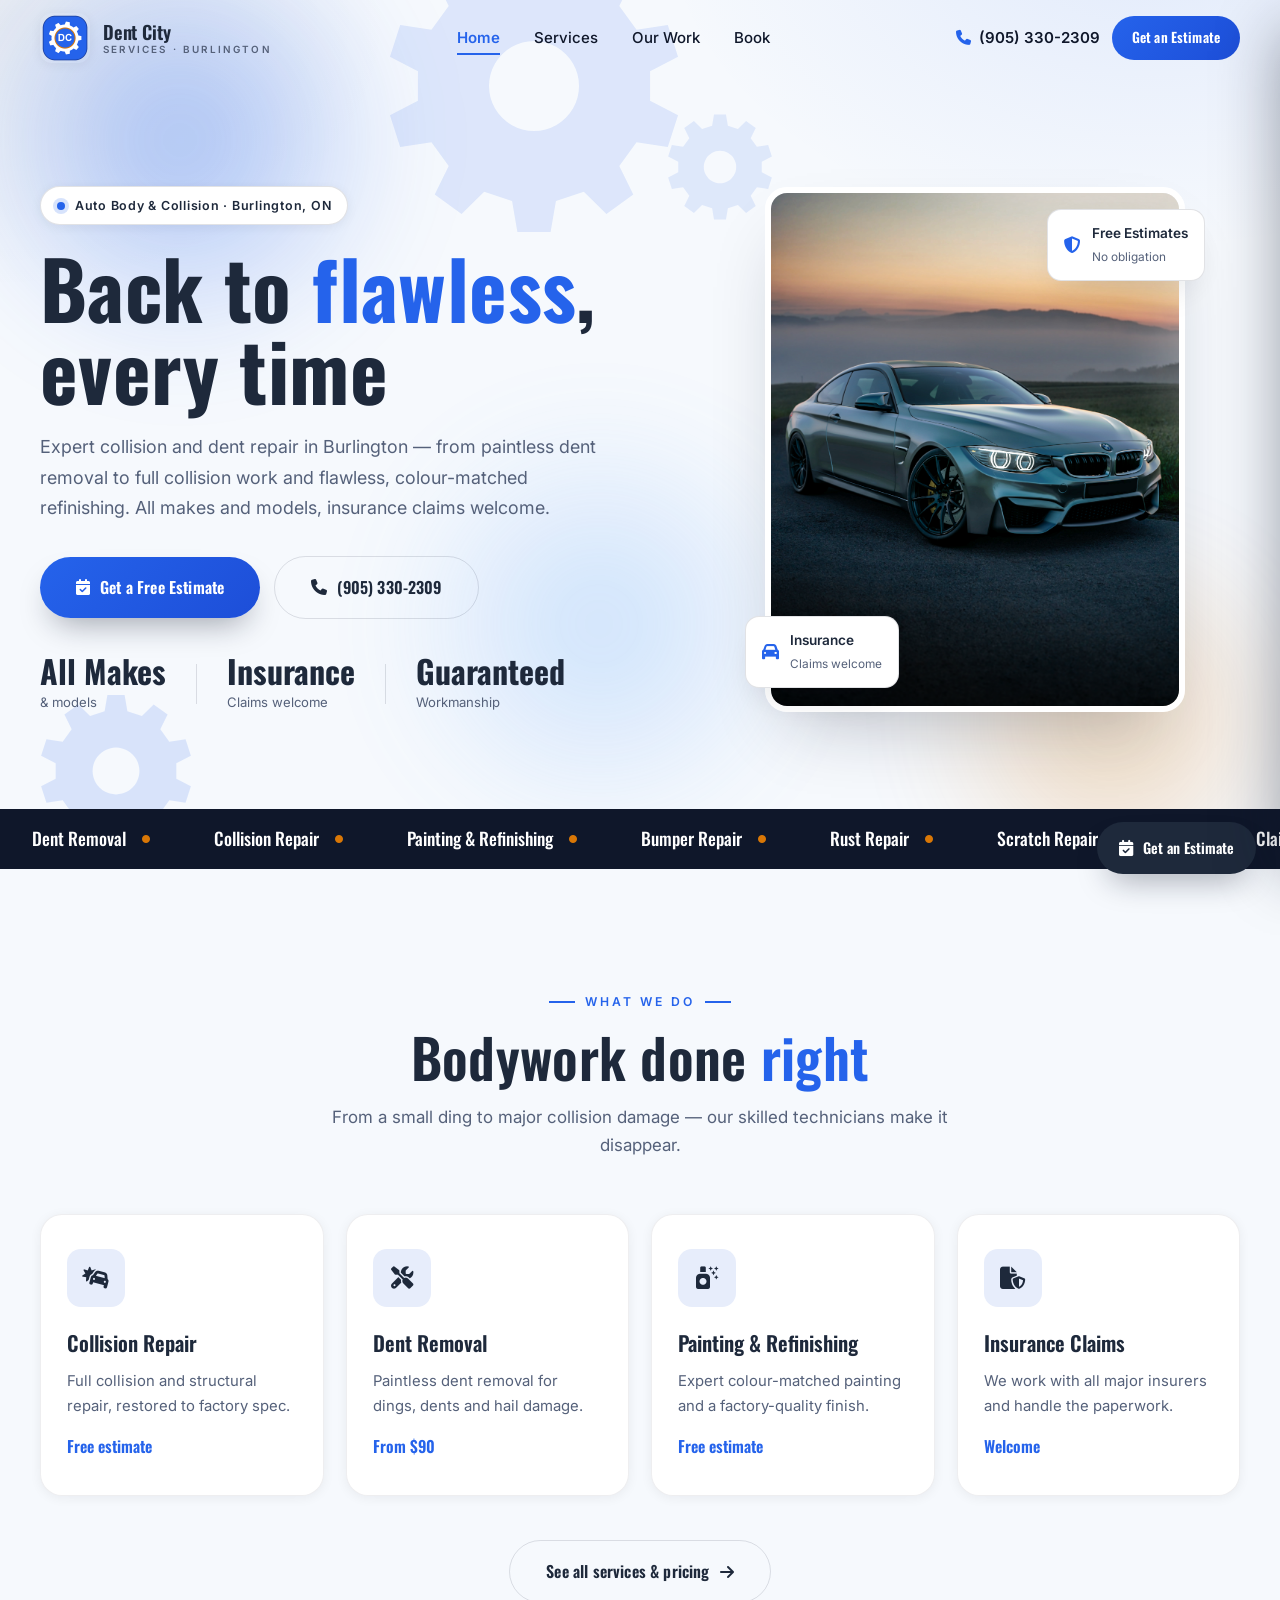
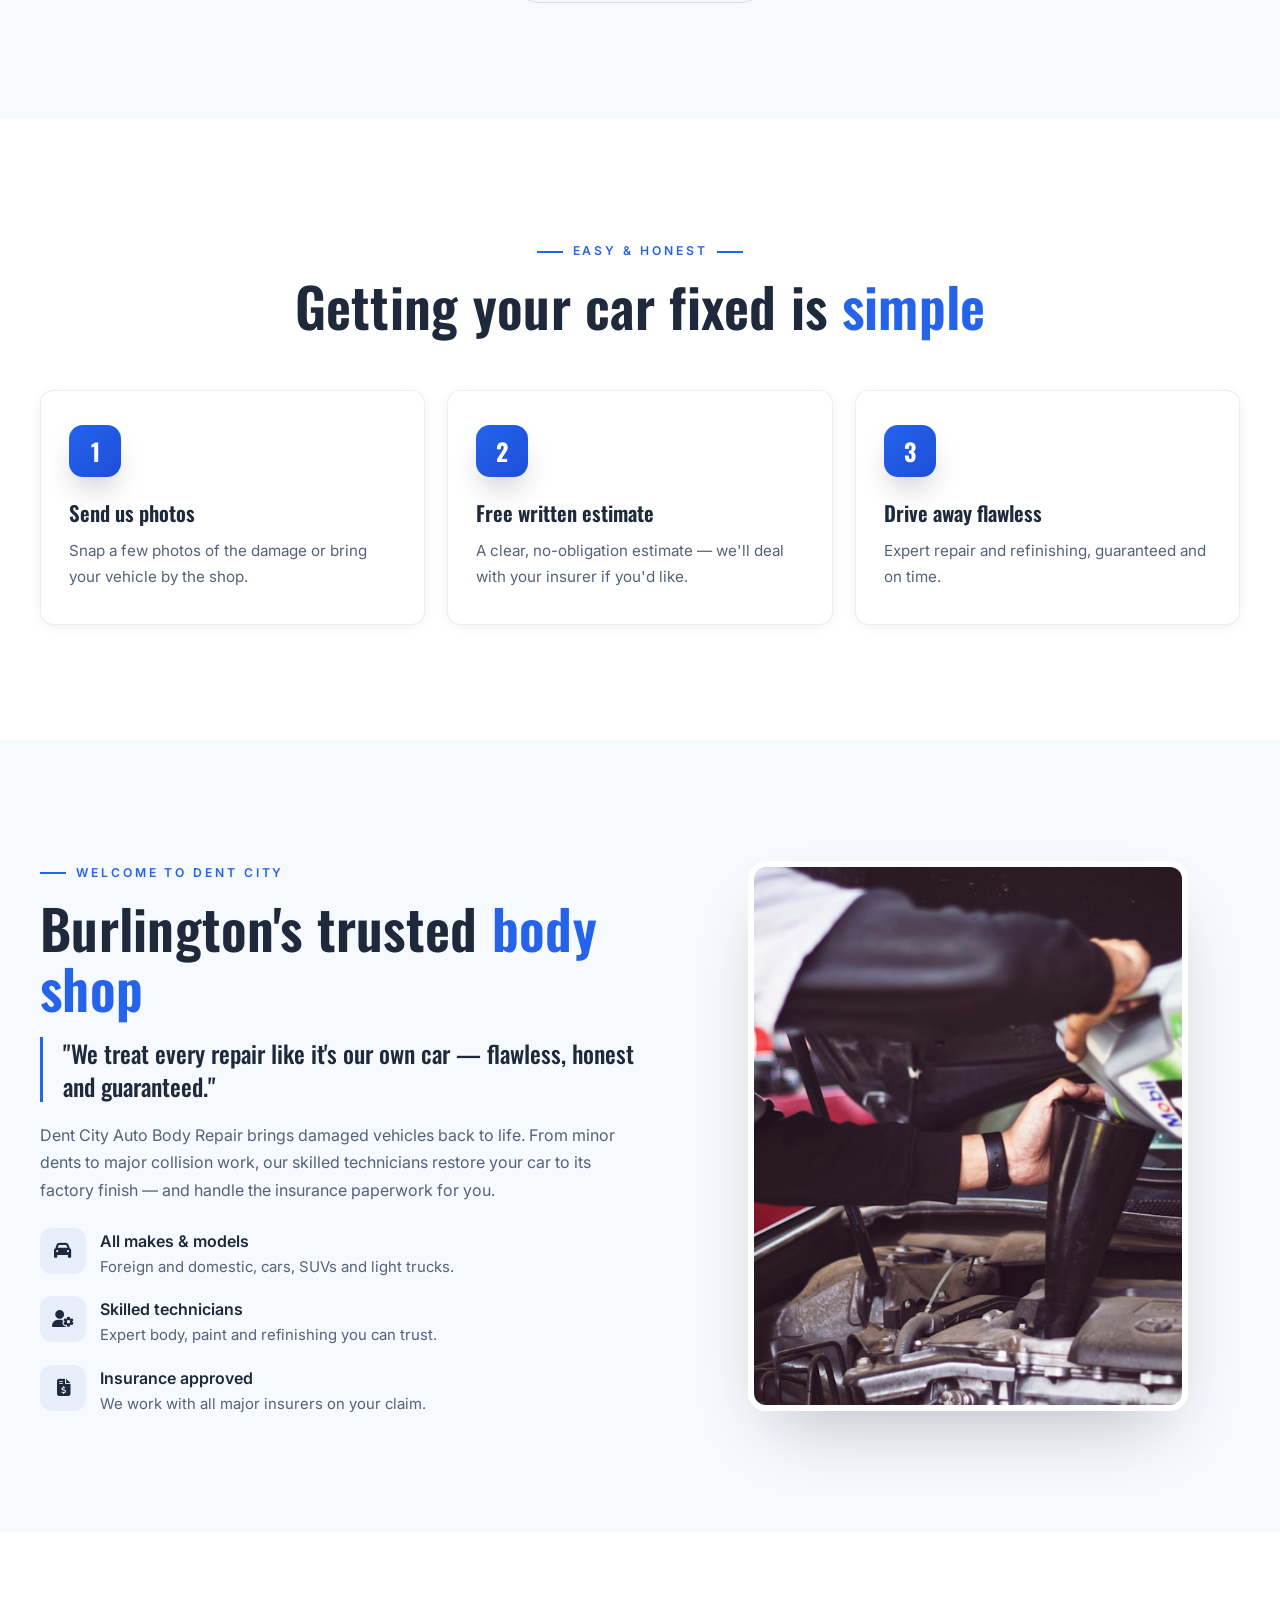
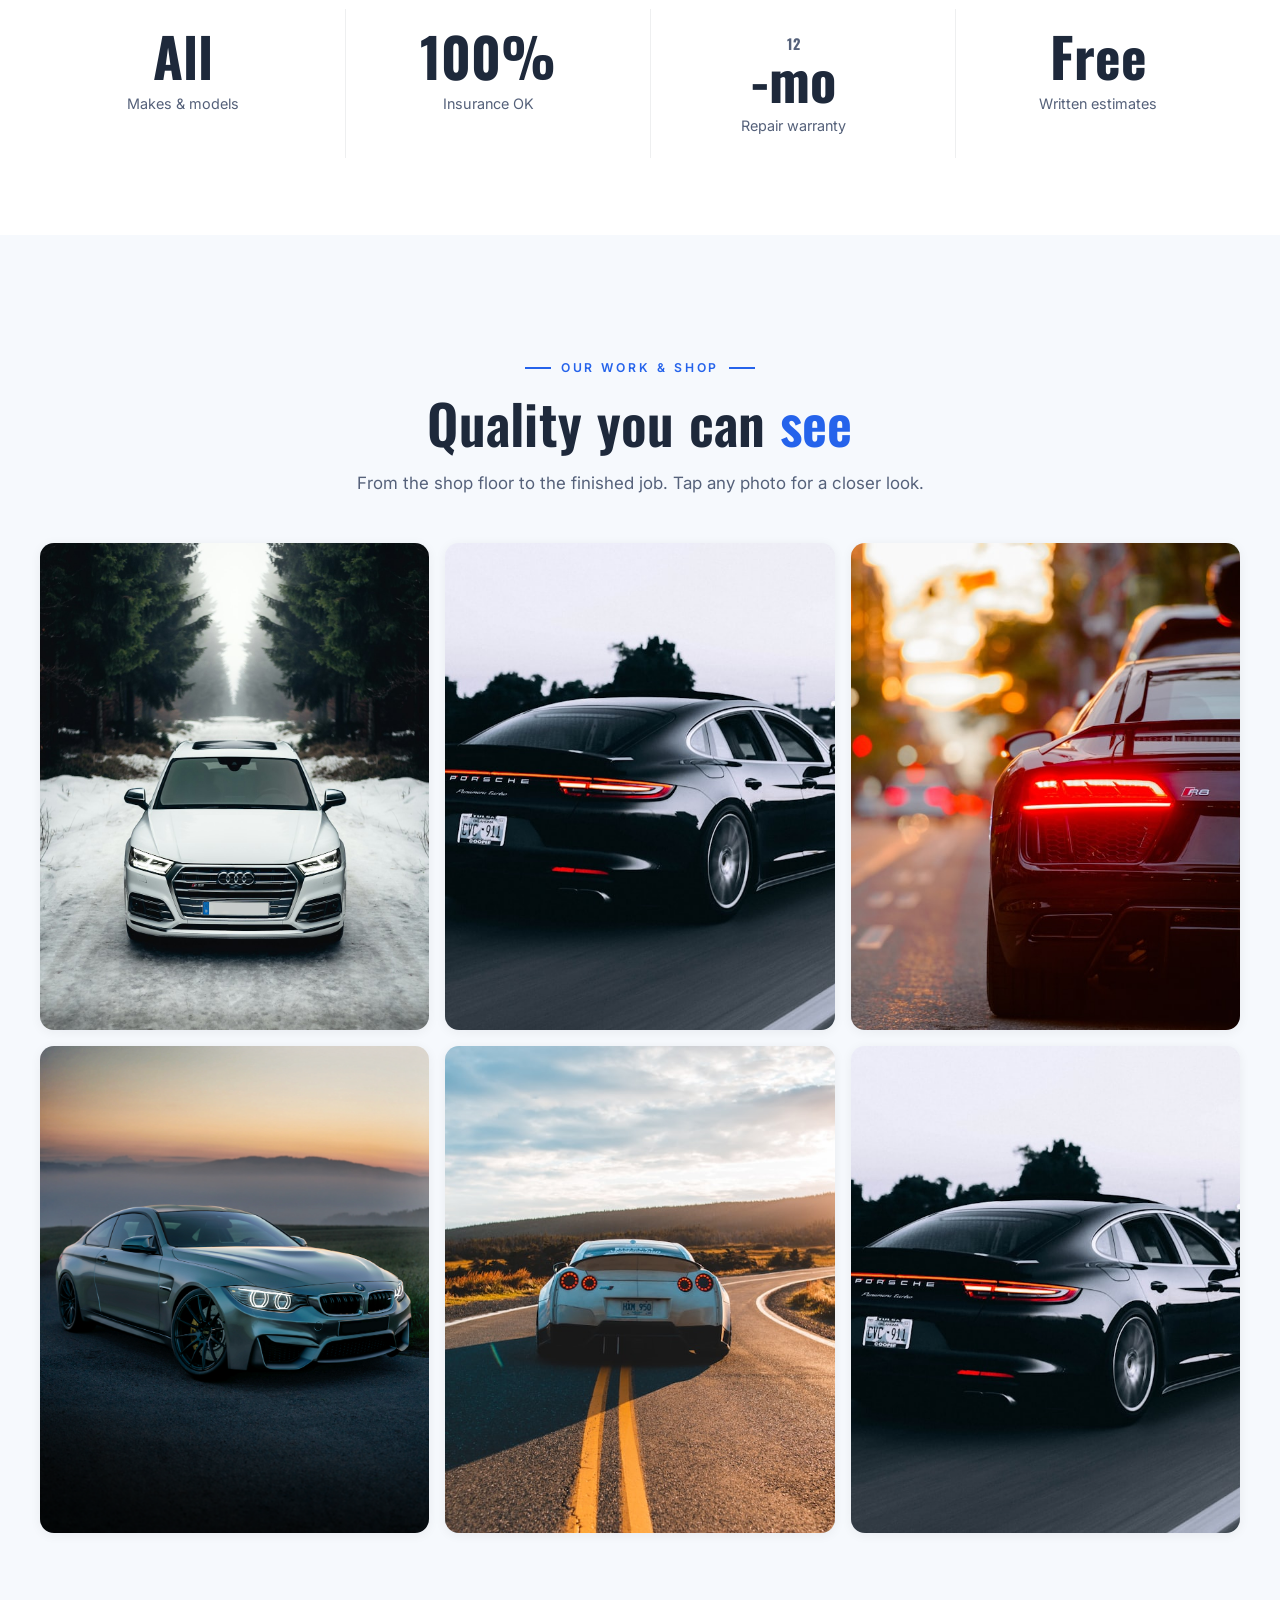
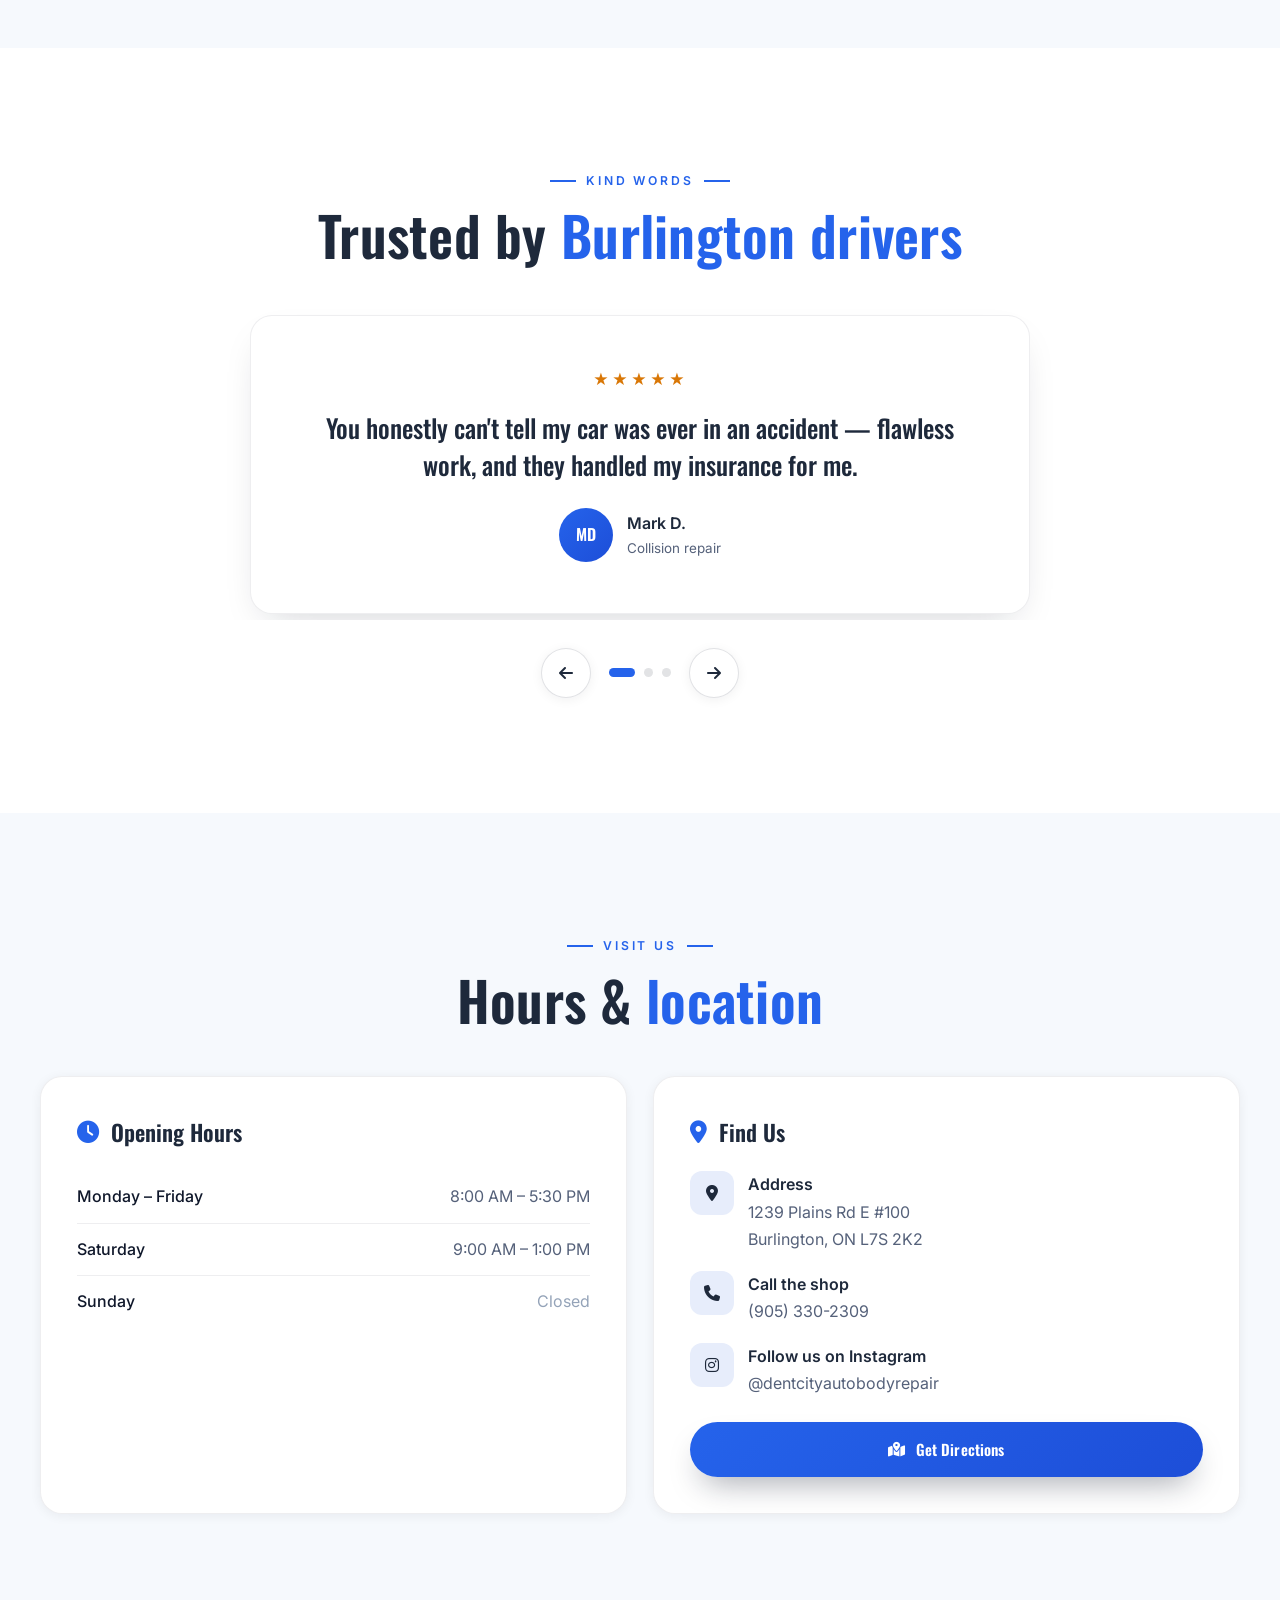
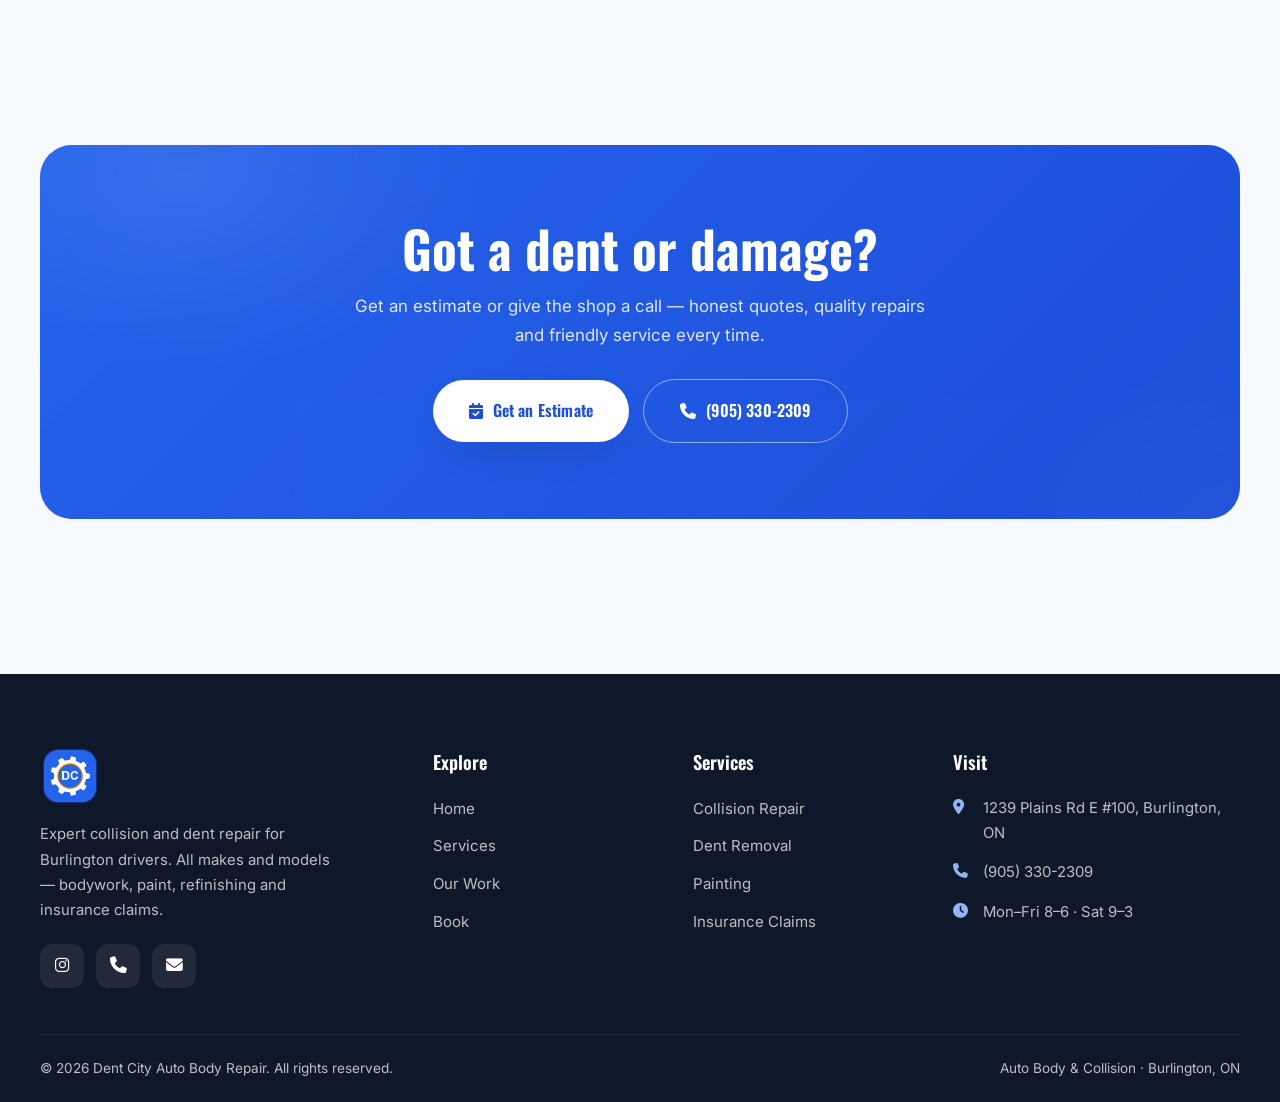
==== index.html @ 9b649811 "Dent City Auto Body Repair: website (body-shop content, CSS animation + ambient background)" ====
<!DOCTYPE html>
<html lang="en">
<head>
  <meta charset="UTF-8" />
  <meta name="viewport" content="width=device-width, initial-scale=1.0" />
  <title>Dent City Auto Body Repair | Auto Body &amp; Collision Repair in Burlington, ON</title>
  <meta name="description" content="Dent City Auto Body Repair — expert collision and dent repair in Burlington, ON. Paintless dent removal, collision repair, painting, refinishing and insurance claims. All makes & models. Call (905) 330-2309." />
  <meta name="theme-color" content="#2563EB" />
  <meta property="og:type" content="website" />
  <meta property="og:site_name" content="Dent City Auto Body Repair" />
  <meta property="og:title" content="Dent City Auto Body Repair | Auto Body &amp; Collision, Burlington" />
  <meta property="og:description" content="Expert collision & dent repair in Burlington — bodywork, paint, refinishing & insurance claims. All makes & models." />

  <link rel="icon" type="image/svg+xml" href="assets/favicon.svg" />
  <link rel="preconnect" href="https://fonts.googleapis.com" />
  <link rel="preconnect" href="https://fonts.gstatic.com" crossorigin />
  <link href="https://fonts.googleapis.com/css2?family=Oswald:wght@500;600;700&family=Inter:wght@400;500;600&display=swap" rel="stylesheet" />
  <link rel="stylesheet" href="https://cdnjs.cloudflare.com/ajax/libs/font-awesome/6.5.1/css/all.min.css" />
  <link rel="stylesheet" href="css/styles.css" />

  <script type="application/ld+json">
  {
    "@context": "https://schema.org",
    "@type": "AutoRepair",
    "name": "Dent City Auto Body Repair",
    "description": "Expert collision and dent repair in Burlington — bodywork, paintless dent removal, painting, refinishing and insurance claims. All makes & models.",
    "priceRange": "$$",
    "telephone": "+1-905-330-2309",
    "email": "info@dentcityautobody.ca",
    "address": { "@type": "PostalAddress", "streetAddress": "1239 Plains Rd E #100", "addressLocality": "Burlington", "addressRegion": "ON", "postalCode": "L7S 2K2", "addressCountry": "CA" },
    "areaServed": "Burlington",
    "sameAs": ["https://www.instagram.com/dentcityautobodyrepair/"]
  }
  </script>
</head>
<body>

  <!-- ============ HEADER ============ -->
  <header class="site-header" id="header">
    <div class="container nav">
      <a href="index.html" class="brand" aria-label="Dent City Auto Body Repair home">
        <img src="assets/logo-mark.png" alt="Dent City Auto Body Repair" class="brand-logo" />
        <span class="brand-name"><b>Dent City</b><small>Services · Burlington</small></span>
      </a>
      <nav class="nav-links" aria-label="Primary">
        <a href="index.html" class="active">Home</a>
        <a href="services.html">Services</a>
        <a href="index.html#gallery">Our Work</a>
        <a href="book.html">Book</a>
      </nav>
      <div class="nav-actions">
        <a href="tel:+19053302309" class="nav-phone"><i class="fa-solid fa-phone"></i> (905) 330-2309</a>
        <a href="book.html#quote" class="btn btn--sm">Get an Estimate</a>
        <button class="menu-toggle" id="menuToggle" aria-label="Open menu"><i class="fa-solid fa-bars"></i></button>
      </div>
    </div>
  </header>

  <!-- ============ MOBILE DRAWER ============ -->
  <div class="scrim" id="scrim"></div>
  <aside class="mobile-drawer" id="drawer" aria-label="Mobile menu">
    <div class="drawer-head">
      <img src="assets/logo-mark.png" alt="Dent City Auto Body Repair" style="height:44px;border-radius:10px" />
      <button class="drawer-close" id="drawerClose" aria-label="Close menu"><i class="fa-solid fa-xmark"></i></button>
    </div>
    <nav>
      <a href="index.html" class="active">Home <i class="fa-solid fa-chevron-right"></i></a>
      <a href="services.html">Services <i class="fa-solid fa-chevron-right"></i></a>
      <a href="index.html#gallery">Our Work <i class="fa-solid fa-chevron-right"></i></a>
      <a href="book.html">Book <i class="fa-solid fa-chevron-right"></i></a>
    </nav>
    <div class="drawer-cta">
      <a href="book.html#quote" class="btn btn--block">Get an Estimate</a>
      <a href="tel:+19053302309" class="btn btn--ghost btn--block"><i class="fa-solid fa-phone"></i> Call the Shop</a>
    </div>
    <div class="drawer-contact">
      <a href="tel:+19053302309"><i class="fa-solid fa-phone"></i> (905) 330-2309</a>
      <span><i class="fa-solid fa-location-dot"></i> 1239 Plains Rd E #100, Burlington</span>
    </div>
  </aside>

  <!-- ============ HERO ============ -->
  <section class="hero">
    <div class="hero-bg" aria-hidden="true">
      <span class="ambient-blob b1"></span>
      <span class="ambient-blob b2"></span>
      <span class="ambient-blob b3"></span>
      <img class="ambient-gear g1" data-spin="20" src="assets/gear.svg" alt="" />
      <img class="ambient-gear g2" data-spin="-14" src="assets/gear.svg" alt="" />
      <img class="ambient-gear g3" data-spin="11" src="assets/gear.svg" alt="" />
    </div>
    <div class="container hero-grid">
      <div class="hero-content">
        <span class="hero-badge reveal"><span class="dot"></span> Auto Body &amp; Collision · Burlington, ON</span>
        <h1 class="hero-title reveal d1">Back to <em>flawless</em>,<br/>every time</h1>
        <p class="hero-sub reveal d2">Expert collision and dent repair in Burlington — from paintless dent removal to full collision work and flawless, colour-matched refinishing. All makes and models, insurance claims welcome.</p>
        <div class="hero-ctas reveal d3">
          <a href="book.html#quote" class="btn btn--lg"><i class="fa-solid fa-calendar-check"></i> Get a Free Estimate</a>
          <a href="tel:+19053302309" class="btn btn--ghost btn--lg"><i class="fa-solid fa-phone"></i> (905) 330-2309</a>
        </div>
        <div class="hero-meta reveal d4">
          <div class="m"><b>All Makes</b><span>&amp; models</span></div>
          <div class="divider"></div>
          <div class="m"><b>Insurance</b><span>Claims welcome</span></div>
          <div class="divider"></div>
          <div class="m"><b>Guaranteed</b><span>Workmanship</span></div>
        </div>
      </div>
      <div class="hero-visual" id="heroVisual">
        <div class="hero-photo-wrap">
          <div class="hero-photo"><img src="assets/photos/hero.jpg" alt="A flawless finish at Dent City Auto Body Repair" /></div>
          <div class="hero-tag t1"><i class="fa-solid fa-shield-halved"></i><div><b>Free Estimates</b><small>No obligation</small></div></div>
          <div class="hero-tag t2"><i class="fa-solid fa-car"></i><div><b>Insurance</b><small>Claims welcome</small></div></div>
        </div>
      </div>
    </div>
  </section>

  <!-- ============ MARQUEE ============ -->
  <div class="marquee" aria-hidden="true">
    <div class="marquee-track">
      <span class="marquee-item">Dent Removal <i class="fa-solid fa-circle"></i></span>
      <span class="marquee-item">Collision Repair <i class="fa-solid fa-circle"></i></span>
      <span class="marquee-item">Painting &amp; Refinishing <i class="fa-solid fa-circle"></i></span>
      <span class="marquee-item">Bumper Repair <i class="fa-solid fa-circle"></i></span>
      <span class="marquee-item">Rust Repair <i class="fa-solid fa-circle"></i></span>
      <span class="marquee-item">Scratch Repair <i class="fa-solid fa-circle"></i></span>
      <span class="marquee-item">Insurance Claims <i class="fa-solid fa-circle"></i></span>
      <span class="marquee-item">Dent Removal <i class="fa-solid fa-circle"></i></span>
      <span class="marquee-item">Collision Repair <i class="fa-solid fa-circle"></i></span>
      <span class="marquee-item">Painting &amp; Refinishing <i class="fa-solid fa-circle"></i></span>
      <span class="marquee-item">Bumper Repair <i class="fa-solid fa-circle"></i></span>
      <span class="marquee-item">Rust Repair <i class="fa-solid fa-circle"></i></span>
      <span class="marquee-item">Scratch Repair <i class="fa-solid fa-circle"></i></span>
      <span class="marquee-item">Insurance Claims <i class="fa-solid fa-circle"></i></span>
    </div>
  </div>

  <!-- ============ SERVICES TEASER ============ -->
  <section class="section" id="services">
    <div class="container center">
      <span class="eyebrow eyebrow--center reveal">What We Do</span>
      <h2 class="section-title reveal d1">Bodywork done <em>right</em></h2>
      <p class="section-lead reveal d2">From a small ding to major collision damage — our skilled technicians make it disappear.</p>
    </div>
    <div class="container">
      <div class="feat-grid">
        <div class="feat-card reveal d1"><div class="ic"><i class="fa-solid fa-car-burst"></i></div><h3>Collision Repair</h3><p>Full collision and structural repair, restored to factory spec.</p><span class="from">Free estimate</span></div>
        <div class="feat-card reveal d2"><div class="ic"><i class="fa-solid fa-screwdriver-wrench"></i></div><h3>Dent Removal</h3><p>Paintless dent removal for dings, dents and hail damage.</p><span class="from">From $90</span></div>
        <div class="feat-card reveal d3"><div class="ic"><i class="fa-solid fa-spray-can-sparkles"></i></div><h3>Painting &amp; Refinishing</h3><p>Expert colour-matched painting and a factory-quality finish.</p><span class="from">Free estimate</span></div>
        <div class="feat-card reveal d4"><div class="ic"><i class="fa-solid fa-file-shield"></i></div><h3>Insurance Claims</h3><p>We work with all major insurers and handle the paperwork.</p><span class="from">Welcome</span></div>
      </div>
      <div class="center" style="margin-top:44px"><a href="services.html" class="btn btn--ghost btn--lg reveal">See all services &amp; pricing <i class="fa-solid fa-arrow-right"></i></a></div>
    </div>
  </section>

  <!-- ============ HOW IT WORKS ============ -->
  <section class="section section--alt" id="how">
    <div class="container center">
      <span class="eyebrow eyebrow--center reveal">Easy &amp; Honest</span>
      <h2 class="section-title reveal d1">Getting your car fixed is <em>simple</em></h2>
    </div>
    <div class="container">
      <div class="steps">
        <div class="step reveal d1"><div class="step-num">1</div><h3>Send us photos</h3><p>Snap a few photos of the damage or bring your vehicle by the shop.</p></div>
        <div class="step reveal d2"><div class="step-num">2</div><h3>Free written estimate</h3><p>A clear, no-obligation estimate — we'll deal with your insurer if you'd like.</p></div>
        <div class="step reveal d3"><div class="step-num">3</div><h3>Drive away flawless</h3><p>Expert repair and refinishing, guaranteed and on time.</p></div>
      </div>
    </div>
  </section>

  <!-- ============ ABOUT ============ -->
  <section class="section" id="about">
    <div class="container story-grid">
      <div class="story-text">
        <span class="eyebrow reveal">Welcome To Dent City</span>
        <h2 class="section-title reveal d1">Burlington's trusted <em>body shop</em></h2>
        <p class="story-quote reveal d2">"We treat every repair like it's our own car — flawless, honest and guaranteed."</p>
        <p class="reveal d2" style="color:var(--ink-soft)">Dent City Auto Body Repair brings damaged vehicles back to life. From minor dents to major collision work, our skilled technicians restore your car to its factory finish — and handle the insurance paperwork for you.</p>
        <div class="story-features">
          <div class="story-feature reveal d1"><span class="ic"><i class="fa-solid fa-car"></i></span><div><b>All makes &amp; models</b><p>Foreign and domestic, cars, SUVs and light trucks.</p></div></div>
          <div class="story-feature reveal d2"><span class="ic"><i class="fa-solid fa-user-gear"></i></span><div><b>Skilled technicians</b><p>Expert body, paint and refinishing you can trust.</p></div></div>
          <div class="story-feature reveal d3"><span class="ic"><i class="fa-solid fa-file-invoice-dollar"></i></span><div><b>Insurance approved</b><p>We work with all major insurers on your claim.</p></div></div>
        </div>
      </div>
      <div class="story-collage reveal-scale">
        <div class="story-media"><img src="assets/photos/about.jpg" alt="Oil and fluid service at Dent City" data-parallax="22" /></div>
      </div>
    </div>
  </section>

  <!-- ============ TRUST STATS ============ -->
  <section class="section--tight section--alt">
    <div class="container">
      <div class="stats">
        <div class="stat reveal d1"><b>All</b><span>Makes &amp; models</span></div>
        <div class="stat reveal d2"><b>100%</b><span>Insurance OK</span></div>
        <div class="stat reveal d3"><b><span data-count="12">0</span>-mo</b><span>Repair warranty</span></div>
        <div class="stat reveal d4"><b>Free</b><span>Written estimates</span></div>
      </div>
    </div>
  </section>

  <!-- ============ GALLERY ============ -->
  <section class="section" id="gallery">
    <div class="container center">
      <span class="eyebrow eyebrow--center reveal">Our Work &amp; Shop</span>
      <h2 class="section-title reveal d1">Quality you can <em>see</em></h2>
      <p class="section-lead reveal d2">From the shop floor to the finished job. Tap any photo for a closer look.</p>
    </div>
    <div class="container">
      <div class="gallery reveal">
        <div class="gal-item" data-cap="Flawless finish, every panel"><img src="assets/photos/g1.jpg" alt="Panel repair and bodywork" /><span class="gal-cap">Flawless Finish</span></div>
        <div class="gal-item" data-cap="Colour-matched paint"><img src="assets/photos/g2.jpg" alt="Colour-matched paint finish" /><span class="gal-cap">Colour Match</span></div>
        <div class="gal-item" data-cap="Restored to like-new"><img src="assets/photos/g3.jpg" alt="Restored to like-new" /><span class="gal-cap">Like New</span></div>
        <div class="gal-item" data-cap="Ready for pickup"><img src="assets/photos/g4.jpg" alt="Car ready for pickup" /><span class="gal-cap">Ready for Pickup</span></div>
        <div class="gal-item" data-cap="Drive away flawless, safely"><img src="assets/photos/g5.jpg" alt="Back on the road" /><span class="gal-cap">Back on the Road</span></div>
        <div class="gal-item" data-cap="All makes &amp; models welcome"><img src="assets/photos/g6.jpg" alt="All makes and models" /><span class="gal-cap">All Makes &amp; Models</span></div>
      </div>
    </div>
  </section>

  <!-- ============ TESTIMONIALS ============ -->
  <section class="section section--alt testimonials" id="reviews">
    <div class="container center">
      <span class="eyebrow eyebrow--center reveal">Kind Words</span>
      <h2 class="section-title reveal d1">Trusted by <em>Burlington drivers</em></h2>
    </div>
    <div class="container">
      <div class="tst-viewport">
        <div class="tst-track" id="tstTrack">
          <div class="tst-slide"><div class="tst-card">
            <div class="tst-stars">★★★★★</div>
            <p class="tst-text">You honestly can't tell my car was ever in an accident — flawless work, and they handled my insurance for me.</p>
            <div class="tst-author"><div class="tst-avatar">MD</div><div class="who"><b>Mark D.</b><span>Collision repair</span></div></div>
          </div></div>
          <div class="tst-slide"><div class="tst-card">
            <div class="tst-stars">★★★★★</div>
            <p class="tst-text">Got a nasty dent in a parking lot — they made it vanish and matched the paint perfectly. Fast and fair.</p>
            <div class="tst-author"><div class="tst-avatar">PS</div><div class="who"><b>Priya S.</b><span>Dent &amp; paint</span></div></div>
          </div></div>
          <div class="tst-slide"><div class="tst-card">
            <div class="tst-stars">★★★★★</div>
            <p class="tst-text">Clear estimate, quality work and no surprises. They dealt with the insurance company for me — won't go anywhere else.</p>
            <div class="tst-author"><div class="tst-avatar">TR</div><div class="who"><b>Tom R.</b><span>Insurance claim</span></div></div>
          </div></div>
        </div>
      </div>
      <div class="tst-controls">
        <button class="tst-arrow" id="tstPrev" aria-label="Previous review"><i class="fa-solid fa-arrow-left"></i></button>
        <div class="tst-dots" id="tstDots"></div>
        <button class="tst-arrow" id="tstNext" aria-label="Next review"><i class="fa-solid fa-arrow-right"></i></button>
      </div>
    </div>
  </section>

  <!-- ============ HOURS & LOCATION ============ -->
  <section class="section" id="visit">
    <div class="container center">
      <span class="eyebrow eyebrow--center reveal">Visit Us</span>
      <h2 class="section-title reveal d1">Hours &amp; <em>location</em></h2>
    </div>
    <div class="container">
      <div class="hours-grid">
        <div class="hours-card reveal">
          <h3><i class="fa-solid fa-clock"></i> Opening Hours</h3>
          <div class="hours-row"><span class="d">Monday – Friday</span><span class="h">8:00 AM – 5:30 PM</span></div>
          <div class="hours-row"><span class="d">Saturday</span><span class="h">9:00 AM – 1:00 PM</span></div>
          <div class="hours-row"><span class="d">Sunday</span><span class="h closed">Closed</span></div>
        </div>
        <div class="hours-card reveal d1">
          <h3><i class="fa-solid fa-location-dot"></i> Find Us</h3>
          <div class="info-list">
            <div class="info-row"><span class="ic"><i class="fa-solid fa-location-dot"></i></span><div><b>Address</b><span>1239 Plains Rd E #100<br/>Burlington, ON L7S 2K2</span></div></div>
            <div class="info-row"><span class="ic"><i class="fa-solid fa-phone"></i></span><div><b>Call the shop</b><a href="tel:+19053302309">(905) 330-2309</a></div></div>
            <div class="info-row"><span class="ic"><i class="fa-brands fa-instagram"></i></span><div><b>Follow us on Instagram</b><a href="https://www.instagram.com/dentcityautobodyrepair/" target="_blank" rel="noopener">@dentcityautobodyrepair</a></div></div>
          </div>
          <a href="https://www.google.com/maps/search/?api=1&query=1239+Plains+Rd+E+Burlington+ON" target="_blank" rel="noopener" class="btn btn--block" style="margin-top:24px"><i class="fa-solid fa-map-location-dot"></i> Get Directions</a>
        </div>
      </div>
    </div>
  </section>

  <!-- ============ CTA ============ -->
  <section class="section">
    <div class="container">
      <div class="cta-band reveal-scale">
        <h2>Got a dent or damage?</h2>
        <p>Get an estimate or give the shop a call — honest quotes, quality repairs and friendly service every time.</p>
        <div class="hero-ctas">
          <a href="book.html#quote" class="btn btn--white btn--lg"><i class="fa-solid fa-calendar-check"></i> Get an Estimate</a>
          <a href="tel:+19053302309" class="btn btn--ghost btn--lg" style="border-color:rgba(255,255,255,0.5);color:#fff"><i class="fa-solid fa-phone"></i> (905) 330-2309</a>
        </div>
      </div>
    </div>
  </section>

  <!-- ============ FOOTER ============ -->
  <footer class="footer">
    <div class="container">
      <div class="footer-top">
        <div class="footer-brand">
          <img src="assets/logo-mark.png" alt="Dent City Auto Body Repair" class="brand-logo-f" />
          <p>Expert collision and dent repair for Burlington drivers. All makes and models — bodywork, paint, refinishing and insurance claims.</p>
          <div class="footer-social">
            <a href="https://www.instagram.com/dentcityautobodyrepair/" target="_blank" rel="noopener" aria-label="Instagram"><i class="fa-brands fa-instagram"></i></a>
            <a href="tel:+19053302309" aria-label="Phone"><i class="fa-solid fa-phone"></i></a>
            <a href="mailto:info@dentcityautobody.ca" aria-label="Email"><i class="fa-solid fa-envelope"></i></a>
          </div>
        </div>
        <div>
          <h4>Explore</h4>
          <div class="footer-links"><a href="index.html">Home</a><a href="services.html">Services</a><a href="index.html#gallery">Our Work</a><a href="book.html">Book</a></div>
        </div>
        <div>
          <h4>Services</h4>
          <div class="footer-links"><a href="services.html">Collision Repair</a><a href="services.html">Dent Removal</a><a href="services.html">Painting</a><a href="services.html">Insurance Claims</a></div>
        </div>
        <div>
          <h4>Visit</h4>
          <div class="footer-contact">
            <span><i class="fa-solid fa-location-dot"></i> 1239 Plains Rd E #100, Burlington, ON</span>
            <a href="tel:+19053302309"><i class="fa-solid fa-phone"></i> (905) 330-2309</a>
            <span><i class="fa-solid fa-clock"></i> Mon–Fri 8–6 · Sat 9–3</span>
          </div>
        </div>
      </div>
      <div class="footer-bottom">
        <span>© <span data-year>2026</span> Dent City Auto Body Repair. All rights reserved.</span>
        <span>Auto Body &amp; Collision · Burlington, ON</span>
      </div>
    </div>
  </footer>

  <!-- ============ LIGHTBOX ============ -->
  <div class="lightbox" id="lightbox" aria-hidden="true">
    <button class="lightbox-close" id="lbClose" aria-label="Close"><i class="fa-solid fa-xmark"></i></button>
    <button class="lightbox-nav prev" id="lbPrev" aria-label="Previous"><i class="fa-solid fa-chevron-left"></i></button>
    <button class="lightbox-nav next" id="lbNext" aria-label="Next"><i class="fa-solid fa-chevron-right"></i></button>
    <div><img id="lbImg" src="assets/photos/g1.jpg" alt="" /><div class="lightbox-cap" id="lbCap"></div></div>
  </div>

  <a href="book.html#quote" class="fab-cta" aria-label="Get an estimate"><i class="fa-solid fa-calendar-check"></i><span>Get an Estimate</span></a>
  <button class="to-top" id="toTop" aria-label="Back to top"><i class="fa-solid fa-arrow-up"></i></button>

  <script src="js/main.js"></script>
</body>
</html>
---- css/styles.css ----
/* ============================================================
   JAY'S HAIR CUT — Beauty & Barber (Burlington, ON)
   Clean navy & white design system — all pages
   ============================================================ */

:root {
  --bg: #F6F9FD;
  --bg-2: #FFFFFF;
  --surface: #FFFFFF;
  --surface-2: #EEF2F9;
  --line: rgba(15,23,42,0.12);
  --line-2: rgba(15,23,42,0.07);

  --navy: #1E293B;
  --navy-deep: #0F172A;
  --navy-bright: #2563EB;
  --navy-soft: #E7EDFB;
  --navy-grad: linear-gradient(135deg, #2563EB, #1D4ED8);

  --accent: #D97706; /* subtle brass for stars/premium touches */

  --white: #FFFFFF;
  --ink: #0F172A;
  --ink-soft: #55617A;

  --shadow-sm: 0 2px 12px rgba(15,23,42,0.06);
  --shadow-md: 0 16px 40px -18px rgba(15,23,42,0.22);
  --shadow-lg: 0 34px 72px -30px rgba(15,23,42,0.30);
  --shadow-navy: 0 16px 32px -12px rgba(15,23,42,0.4);

  --r-sm: 8px;
  --r-md: 14px;
  --r-lg: 22px;
  --r-xl: 32px;

  --font-display: "Poppins", system-ui, sans-serif;
  --font-body: "Inter", system-ui, -apple-system, sans-serif;

  --container: 1200px;
  --ease: cubic-bezier(0.22, 1, 0.36, 1);
}

*, *::before, *::after { box-sizing: border-box; margin: 0; padding: 0; }
html { scroll-behavior: smooth; -webkit-text-size-adjust: 100%; scroll-padding-top: 100px; }
body { font-family: var(--font-body); color: var(--ink); background: var(--bg); line-height: 1.7; overflow-x: hidden; -webkit-font-smoothing: antialiased; }
img, svg { display: block; max-width: 100%; }
a { color: inherit; text-decoration: none; }
button { font-family: inherit; cursor: pointer; border: none; background: none; }
ul { list-style: none; }
input, textarea, select, button { font-family: inherit; font-size: 1rem; color: inherit; }
::selection { background: var(--navy); color: #fff; }

body::before {
  content: ""; position: fixed; inset: 0; z-index: -2;
  background:
    radial-gradient(900px 620px at 90% -10%, rgba(37,99,235,0.10), transparent 55%),
    radial-gradient(720px 500px at 0% 2%, rgba(15,23,42,0.05), transparent 55%),
    var(--bg);
}

/* Layout */
.container { width: min(100% - 44px, var(--container)); margin-inline: auto; }
.section { padding: clamp(72px, 9vw, 132px) 0; position: relative; }
.section--tight { padding: clamp(50px, 6vw, 88px) 0; }
.section--alt { background: var(--bg-2); }
.center { text-align: center; }

/* Type helpers */
.eyebrow { display: inline-flex; align-items: center; gap: 10px; font-size: 0.76rem; font-weight: 600; letter-spacing: 0.24em; text-transform: uppercase; color: var(--navy-bright); }
.eyebrow::before { content: ""; width: 26px; height: 2px; background: var(--navy-bright); }
.eyebrow--center { justify-content: center; }
.eyebrow--center::after { content: ""; width: 26px; height: 2px; background: var(--navy-bright); }
.section-title { font-family: var(--font-display); font-weight: 600; letter-spacing: -0.01em; color: var(--navy); font-size: clamp(2.1rem, 4.6vw, 3.4rem); line-height: 1.1; margin: 14px 0 0; }
.section-title em { font-style: normal; color: var(--navy-bright); }
.section-lead { max-width: 62ch; margin-top: 16px; color: var(--ink-soft); font-size: 1.06rem; }
.center .section-lead { margin-inline: auto; }
.text-accent { color: var(--navy-bright); }

/* Buttons */
.btn { --bg: var(--navy); --fg: #fff; position: relative; display: inline-flex; align-items: center; justify-content: center; gap: 10px; padding: 15px 30px; border-radius: 100px; font-family: var(--font-display); font-weight: 600; font-size: 0.94rem; letter-spacing: 0.01em; background: var(--bg); color: var(--fg); box-shadow: var(--shadow-navy); transition: transform 0.35s var(--ease), box-shadow 0.35s var(--ease), background 0.3s; overflow: hidden; isolation: isolate; }
.btn::after { content: ""; position: absolute; inset: 0; z-index: -1; background: linear-gradient(120deg, transparent 30%, rgba(255,255,255,0.25) 50%, transparent 70%); transform: translateX(-120%); transition: transform 0.6s var(--ease); }
.btn:hover { transform: translateY(-3px); box-shadow: 0 24px 40px -14px rgba(15,23,42,0.5); }
.btn:hover::after { transform: translateX(120%); }
.btn--ghost { --bg: transparent; --fg: var(--navy); box-shadow: none; border: 1.5px solid var(--line); }
.btn--ghost:hover { background: var(--navy-soft); border-color: var(--navy); }
.btn--white { --bg: #fff; --fg: var(--navy); box-shadow: var(--shadow-md); }
.btn--lg { padding: 17px 36px; font-size: 1rem; }
.btn--sm { padding: 10px 20px; font-size: 0.86rem; box-shadow: none; }
.btn--block { width: 100%; }
.link-arrow { display: inline-flex; align-items: center; gap: 8px; font-weight: 600; color: var(--navy-bright); }
.link-arrow i { transition: transform 0.3s var(--ease); }
.link-arrow:hover i { transform: translateX(5px); }

/* ============ HEADER ============ */
.site-header { position: fixed; top: 0; left: 0; right: 0; z-index: 100; transition: transform 0.4s var(--ease), background 0.4s, box-shadow 0.4s, backdrop-filter 0.4s; }
.site-header.scrolled { background: rgba(255,255,255,0.85); backdrop-filter: blur(16px) saturate(1.3); box-shadow: 0 6px 26px -18px rgba(15,23,42,0.4); border-bottom: 1px solid var(--line-2); }
.site-header.hidden { transform: translateY(-100%); }
.nav { display: flex; align-items: center; justify-content: space-between; gap: 20px; padding: 13px 0; }
.brand { display: flex; align-items: center; gap: 13px; }
.brand-logo { height: 46px; width: auto; border-radius: 6px; transition: transform 0.4s var(--ease); box-shadow: var(--shadow-sm); }
.brand:hover .brand-logo { transform: scale(1.05); }
.brand-name { display: flex; flex-direction: column; line-height: 1.05; }
.brand-name b { font-family: var(--font-display); font-weight: 600; font-size: 1.16rem; color: var(--navy); letter-spacing: -0.01em; }
.brand-name small { font-size: 0.62rem; font-weight: 600; letter-spacing: 0.22em; text-transform: uppercase; color: var(--ink-soft); margin-top: 3px; }

.nav-links { display: flex; align-items: center; gap: 2px; }
.nav-links a { position: relative; padding: 9px 16px; border-radius: 100px; font-weight: 500; color: var(--ink); font-size: 0.94rem; transition: color 0.25s; }
.nav-links a::after { content: ""; position: absolute; left: 16px; right: 16px; bottom: 5px; height: 2px; background: var(--navy-bright); transform: scaleX(0); transform-origin: left; transition: transform 0.3s var(--ease); }
.nav-links a:hover { color: var(--navy-bright); } .nav-links a:hover::after, .nav-links a.active::after { transform: scaleX(1); }
.nav-links a.active { color: var(--navy-bright); font-weight: 600; }
.nav-actions { display: flex; align-items: center; gap: 12px; }
.nav-phone { display: inline-flex; align-items: center; gap: 8px; font-weight: 600; color: var(--ink); font-size: 0.94rem; }
.nav-phone i { color: var(--navy-bright); }
.nav-phone:hover { color: var(--navy-bright); }
.menu-toggle { display: none; width: 46px; height: 46px; border-radius: 10px; background: var(--navy); color: #fff; font-size: 1.15rem; align-items: center; justify-content: center; box-shadow: var(--shadow-navy); }

.mobile-drawer { position: fixed; inset: 0 0 0 auto; width: min(86vw, 360px); z-index: 200; background: var(--surface); transform: translateX(100%); transition: transform 0.5s var(--ease); padding: 26px; display: flex; flex-direction: column; gap: 8px; box-shadow: -30px 0 60px -30px rgba(15,23,42,0.4); overflow-y: auto; }
.mobile-drawer.open { transform: translateX(0); }
.drawer-head { display: flex; align-items: center; justify-content: space-between; margin-bottom: 18px; }
.drawer-close { width: 44px; height: 44px; border-radius: 10px; background: var(--surface-2); color: var(--ink); font-size: 1.2rem; }
.mobile-drawer nav a { display: flex; align-items: center; justify-content: space-between; padding: 15px 16px; border-radius: 10px; font-size: 1.15rem; font-weight: 500; font-family: var(--font-display); border-bottom: 1px solid var(--line-2); color: var(--ink); }
.mobile-drawer nav a:hover, .mobile-drawer nav a.active { background: var(--navy-soft); color: var(--navy); }
.drawer-cta { margin-top: 20px; display: flex; flex-direction: column; gap: 12px; }
.drawer-contact { margin-top: 18px; font-size: 0.92rem; color: var(--ink-soft); display: grid; gap: 10px; }
.drawer-contact a { display: inline-flex; align-items: center; gap: 10px; }
.drawer-contact i { color: var(--navy-bright); width: 18px; }
.scrim { position: fixed; inset: 0; z-index: 150; background: rgba(15,23,42,0.4); opacity: 0; visibility: hidden; transition: opacity 0.4s, visibility 0.4s; backdrop-filter: blur(2px); }
.scrim.show { opacity: 1; visibility: visible; }

/* ============ HERO ============ */
.hero { position: relative; padding: clamp(130px, 16vw, 186px) 0 clamp(60px, 8vw, 96px); overflow: hidden; }
.hero-grid { display: grid; grid-template-columns: 1.08fr 0.92fr; gap: 46px; align-items: center; }
.hero-badge { display: inline-flex; align-items: center; gap: 10px; padding: 8px 16px; background: var(--surface); border: 1px solid var(--line); border-radius: 100px; font-size: 0.78rem; font-weight: 600; letter-spacing: 0.06em; color: var(--navy); box-shadow: var(--shadow-sm); }
.hero-badge .dot { width: 8px; height: 8px; border-radius: 50%; background: var(--navy-bright); box-shadow: 0 0 0 4px rgba(37,99,235,0.18); animation: pulse 2s infinite; }
@keyframes pulse { 0%,100% { box-shadow: 0 0 0 4px rgba(37,99,235,0.2); } 50% { box-shadow: 0 0 0 8px rgba(37,99,235,0); } }
.hero-title { font-family: var(--font-display); font-weight: 700; color: var(--navy); font-size: clamp(2.8rem, 6.4vw, 5rem); line-height: 1.02; letter-spacing: -0.02em; margin: 22px 0 0; }
.hero-title em { font-style: normal; color: var(--navy-bright); }
.hero-sub { margin-top: 22px; max-width: 52ch; font-size: 1.12rem; color: var(--ink-soft); }
.hero-ctas { margin-top: 32px; display: flex; flex-wrap: wrap; gap: 14px; align-items: center; }
.hero-meta { margin-top: 36px; display: flex; gap: 30px; flex-wrap: wrap; align-items: center; }
.hero-meta .m b { font-family: var(--font-display); font-size: 2rem; color: var(--navy); line-height: 1; display: block; font-weight: 700; }
.hero-meta .m span { font-size: 0.82rem; color: var(--ink-soft); margin-top: 4px; display: block; }
.hero-meta .divider { width: 1px; height: 40px; background: var(--line); }

.hero-visual { position: relative; display: grid; place-items: center; min-height: 460px; }
.hero-visual::before { content: ""; position: absolute; width: 74%; height: 74%; border-radius: 50%; background: radial-gradient(circle, rgba(37,99,235,0.16), transparent 66%); filter: blur(50px); }
.hero-photo-wrap { position: relative; width: min(420px, 100%); }
.hero-photo { position: relative; border-radius: 22px; overflow: hidden; border: 6px solid #fff; box-shadow: var(--shadow-lg); aspect-ratio: 4 / 5; }
.hero-photo img { width: 100%; height: 100%; object-fit: cover; }
.hero-tag { position: absolute; z-index: 3; display: flex; align-items: center; gap: 11px; background: #fff; border: 1px solid var(--line); padding: 12px 16px; border-radius: 14px; box-shadow: var(--shadow-md); font-size: 0.85rem; }
.hero-tag i { color: var(--navy-bright); font-size: 1.05rem; }
.hero-tag .stars { color: var(--accent); letter-spacing: 1px; }
.hero-tag b { color: var(--navy); font-weight: 600; display: block; }
.hero-tag small { color: var(--ink-soft); font-size: 0.74rem; }
.hero-tag.t1 { top: 22px; right: -20px; }
.hero-tag.t2 { bottom: 24px; left: -20px; }

/* ============ MARQUEE ============ */
.marquee { background: var(--navy); color: #fff; overflow: hidden; }
.marquee-track { display: flex; width: max-content; animation: marquee 32s linear infinite; }
.marquee:hover .marquee-track { animation-play-state: paused; }
.marquee-item { display: inline-flex; align-items: center; gap: 16px; padding: 15px 32px; font-family: var(--font-display); font-weight: 500; font-size: 1.1rem; white-space: nowrap; }
.marquee-item i { font-size: 0.5rem; color: var(--accent); }
@keyframes marquee { to { transform: translateX(-50%); } }

/* ============ FEATURE / SERVICE CARDS ============ */
.feat-grid { display: grid; grid-template-columns: repeat(4, 1fr); gap: 22px; margin-top: 54px; }
.feat-card { background: var(--surface); border: 1px solid var(--line-2); border-radius: var(--r-lg); padding: 34px 26px; box-shadow: var(--shadow-sm); transition: transform 0.4s var(--ease), box-shadow 0.4s; }
.feat-card:hover { transform: translateY(-8px); box-shadow: var(--shadow-md); }
.feat-card .ic { width: 58px; height: 58px; border-radius: 14px; display: grid; place-items: center; font-size: 1.4rem; background: var(--navy-soft); color: var(--navy); margin-bottom: 18px; }
.feat-card h3 { font-family: var(--font-display); font-size: 1.3rem; font-weight: 600; color: var(--navy); }
.feat-card p { color: var(--ink-soft); font-size: 0.93rem; margin-top: 8px; }
.feat-card .from { display: inline-block; margin-top: 14px; font-family: var(--font-display); color: var(--navy-bright); font-weight: 600; }

/* ============ STEPS ============ */
.steps { display: grid; grid-template-columns: repeat(3, 1fr); gap: 22px; margin-top: 54px; }
.step { background: var(--surface); border-radius: var(--r-md); padding: 34px 28px; border: 1px solid var(--line-2); box-shadow: var(--shadow-sm); position: relative; transition: transform 0.4s var(--ease), box-shadow 0.4s; }
.step:hover { transform: translateY(-6px); box-shadow: var(--shadow-md); }
.step-num { width: 52px; height: 52px; border-radius: 14px; display: grid; place-items: center; font-family: var(--font-display); font-size: 1.5rem; font-weight: 700; background: var(--navy-grad); color: #fff; margin-bottom: 18px; box-shadow: var(--shadow-navy); }
.step h3 { font-family: var(--font-display); font-size: 1.3rem; font-weight: 600; color: var(--navy); }
.step p { color: var(--ink-soft); font-size: 0.95rem; margin-top: 8px; }

/* ============ STORY / ABOUT ============ */
.story-grid { display: grid; grid-template-columns: 1.05fr 0.95fr; gap: 56px; align-items: center; }
.story-media { position: relative; width: min(440px, 100%); margin-inline: auto; border-radius: 18px; overflow: hidden; border: 6px solid #fff; box-shadow: var(--shadow-lg); aspect-ratio: 4 / 5; }
.story-media img { width: 100%; height: 100%; object-fit: cover; }
.story-quote { font-family: var(--font-display); font-weight: 500; font-size: 1.5rem; line-height: 1.35; color: var(--navy); margin: 20px 0; padding-left: 20px; border-left: 3px solid var(--navy-bright); }
.story-features { display: grid; gap: 16px; margin-top: 24px; }
.story-feature { display: flex; gap: 14px; align-items: flex-start; }
.story-feature .ic { flex: 0 0 auto; width: 46px; height: 46px; border-radius: 12px; display: grid; place-items: center; background: var(--navy-soft); color: var(--navy); font-size: 1.1rem; }
.story-feature b { font-weight: 600; color: var(--navy); }
.story-feature p { color: var(--ink-soft); font-size: 0.93rem; }

/* ============ STATS ============ */
.stats { display: grid; grid-template-columns: repeat(4, 1fr); gap: 20px; }
.stat { text-align: center; padding: 20px; border-left: 1px solid var(--line-2); }
.stat:first-child { border-left: none; }
.stat b { font-family: var(--font-display); font-weight: 700; display: block; font-size: clamp(2.4rem, 5vw, 3.4rem); line-height: 1; color: var(--navy); }
.stat span { color: var(--ink-soft); margin-top: 8px; display: block; font-size: 0.9rem; }

/* ============ GALLERY ============ */
.gallery { display: grid; grid-template-columns: repeat(3, 1fr); gap: 16px; margin-top: 46px; }
.gal-item { position: relative; aspect-ratio: 4 / 5; border-radius: var(--r-md); overflow: hidden; cursor: pointer; background: var(--surface-2); box-shadow: var(--shadow-sm); }
.gal-item img { width: 100%; height: 100%; object-fit: cover; transition: transform 0.6s var(--ease); }
.gal-item::after { content: "\f00e"; font-family: "Font Awesome 6 Free"; font-weight: 900; position: absolute; inset: 0; display: grid; place-items: center; color: #fff; background: linear-gradient(160deg, rgba(15,23,42,0), rgba(15,23,42,0.6)); opacity: 0; transition: opacity 0.4s; font-size: 1.3rem; }
.gal-item:hover::after { opacity: 1; } .gal-item:hover img { transform: scale(1.07); }
.gal-cap { position: absolute; left: 14px; bottom: 12px; z-index: 2; color: #fff; font-weight: 500; font-size: 0.85rem; opacity: 0; transform: translateY(8px); transition: opacity 0.4s, transform 0.4s; text-shadow: 0 2px 8px rgba(0,0,0,0.6); }
.gal-item:hover .gal-cap { opacity: 1; transform: translateY(0); }
.lightbox { position: fixed; inset: 0; z-index: 300; background: rgba(15,23,42,0.9); display: grid; place-items: center; padding: 30px; opacity: 0; visibility: hidden; transition: opacity 0.35s, visibility 0.35s; backdrop-filter: blur(6px); }
.lightbox.show { opacity: 1; visibility: visible; }
.lightbox img { max-width: min(84vw, 460px); max-height: 80vh; border-radius: 8px; animation: popIn 0.4s var(--ease); border: 4px solid #fff; }
.lightbox-cap { color: #fff; font-family: var(--font-display); font-size: 1.2rem; margin-top: 18px; text-align: center; }
.lightbox-close { position: absolute; top: 24px; right: 26px; width: 50px; height: 50px; border-radius: 50%; background: rgba(255,255,255,0.15); color: #fff; font-size: 1.3rem; }
.lightbox-nav { position: absolute; top: 50%; transform: translateY(-50%); width: 54px; height: 54px; border-radius: 50%; background: rgba(255,255,255,0.15); color: #fff; font-size: 1.3rem; display: grid; place-items: center; }
.lightbox-nav.prev { left: 20px; } .lightbox-nav.next { right: 20px; }
@keyframes popIn { from { transform: scale(0.9); opacity: 0; } to { transform: scale(1); opacity: 1; } }

/* ============ PRICE LIST ============ */
.price-wrap { display: grid; grid-template-columns: 1fr 1fr; gap: 20px 56px; margin-top: 46px; }
.price-cat { background: var(--surface); border: 1px solid var(--line-2); border-radius: var(--r-lg); padding: 30px; box-shadow: var(--shadow-sm); }
.price-cat h3 { font-family: var(--font-display); font-size: 1.35rem; font-weight: 600; color: var(--navy); display: flex; align-items: center; gap: 12px; margin-bottom: 8px; }
.price-cat h3 i { color: var(--navy-bright); font-size: 1rem; }
.price-row { display: flex; align-items: baseline; gap: 10px; padding: 15px 0; border-bottom: 1px solid var(--line-2); }
.price-row:last-child { border-bottom: none; }
.price-row .nm { color: var(--ink); font-weight: 500; }
.price-row .nm small { display: block; color: var(--ink-soft); font-weight: 400; font-size: 0.82rem; margin-top: 2px; }
.price-row .dots { flex: 1; border-bottom: 1px dotted rgba(15,23,42,0.25); transform: translateY(-4px); }
.price-row .pr { font-family: var(--font-display); color: var(--navy-bright); font-weight: 600; font-size: 1.2rem; white-space: nowrap; }

/* ============ TESTIMONIALS ============ */
.testimonials { position: relative; }
.tst-viewport { overflow: hidden; margin-top: 44px; }
.tst-track { display: flex; transition: transform 0.6s var(--ease); }
.tst-slide { flex: 0 0 100%; padding: 6px; }
.tst-card { background: var(--surface); border-radius: var(--r-lg); padding: clamp(32px, 4vw, 54px); border: 1px solid var(--line-2); box-shadow: var(--shadow-md); text-align: center; max-width: 780px; margin-inline: auto; }
.tst-stars { color: var(--accent); font-size: 0.95rem; letter-spacing: 3px; margin-bottom: 16px; }
.tst-text { font-family: var(--font-display); font-weight: 500; font-size: clamp(1.2rem, 2.4vw, 1.6rem); line-height: 1.45; color: var(--navy); }
.tst-author { margin-top: 24px; display: flex; align-items: center; justify-content: center; gap: 14px; }
.tst-avatar { width: 54px; height: 54px; border-radius: 50%; display: grid; place-items: center; font-family: var(--font-display); font-weight: 600; color: #fff; background: var(--navy-grad); }
.tst-author .who { text-align: left; }
.tst-author b { font-weight: 600; color: var(--navy); }
.tst-author span { display: block; font-size: 0.84rem; color: var(--ink-soft); }
.tst-controls { display: flex; align-items: center; justify-content: center; gap: 18px; margin-top: 28px; }
.tst-arrow { width: 50px; height: 50px; border-radius: 50%; background: var(--surface); color: var(--navy); display: grid; place-items: center; box-shadow: var(--shadow-sm); border: 1px solid var(--line); transition: background 0.25s, transform 0.25s, color 0.25s; }
.tst-arrow:hover { background: var(--navy); color: #fff; transform: scale(1.08); }
.tst-dots { display: flex; gap: 9px; }
.tst-dot { width: 9px; height: 9px; border-radius: 50%; background: var(--line); transition: all 0.3s; }
.tst-dot.active { background: var(--navy-bright); width: 26px; border-radius: 6px; }

/* ============ HOURS / LOCATION ============ */
.hours-grid { display: grid; grid-template-columns: 1fr 1fr; gap: 26px; margin-top: 46px; }
.hours-card { background: var(--surface); border: 1px solid var(--line-2); border-radius: var(--r-lg); padding: 36px; box-shadow: var(--shadow-sm); }
.hours-card h3 { font-family: var(--font-display); font-size: 1.4rem; font-weight: 600; color: var(--navy); display: flex; align-items: center; gap: 12px; margin-bottom: 20px; }
.hours-card h3 i { color: var(--navy-bright); }
.hours-row { display: flex; justify-content: space-between; padding: 12px 0; border-bottom: 1px solid var(--line-2); }
.hours-row:last-child { border-bottom: none; }
.hours-row .d { color: var(--ink); font-weight: 500; }
.hours-row .h { color: var(--ink-soft); }
.hours-row .closed { color: #94A3B8; }
.info-list { display: grid; gap: 18px; }
.info-row { display: flex; gap: 14px; align-items: flex-start; }
.info-row .ic { flex: 0 0 auto; width: 44px; height: 44px; border-radius: 12px; display: grid; place-items: center; background: var(--navy-soft); color: var(--navy); }
.info-row b { color: var(--navy); display: block; font-weight: 600; }
.info-row a, .info-row span { color: var(--ink-soft); }
.info-row a:hover { color: var(--navy-bright); }

/* ============ CTA ============ */
.cta-band { background: var(--navy-grad); border-radius: var(--r-xl); padding: clamp(46px, 6vw, 78px); position: relative; overflow: hidden; text-align: center; }
.cta-band::before { content: ""; position: absolute; inset: 0; opacity: 0.5; background: radial-gradient(500px 320px at 12% 8%, rgba(255,255,255,0.16), transparent 60%), radial-gradient(420px 300px at 100% 100%, rgba(255,255,255,0.08), transparent 55%); }
.cta-band > * { position: relative; }
.cta-band h2 { font-family: var(--font-display); font-size: clamp(2.1rem, 4.4vw, 3.2rem); font-weight: 700; line-height: 1.06; color: #fff; }
.cta-band h2 em { font-style: normal; color: #fff; opacity: 0.75; }
.cta-band p { max-width: 54ch; margin: 16px auto 0; color: rgba(255,255,255,0.85); font-size: 1.06rem; }
.cta-band .hero-ctas { justify-content: center; margin-top: 30px; }

/* ============ FOOTER ============ */
.footer { background: var(--navy-deep); color: rgba(255,255,255,0.72); padding-top: 72px; margin-top: 40px; }
.footer-top { display: grid; grid-template-columns: 1.6fr 1fr 1fr 1.3fr; gap: 40px; padding-bottom: 46px; border-bottom: 1px solid rgba(255,255,255,0.1); }
.footer h4 { color: #fff; font-family: var(--font-display); font-size: 1.15rem; margin-bottom: 18px; font-weight: 600; }
.footer-brand .brand-logo-f { height: 64px; border-radius: 8px; }
.footer-brand p { margin-top: 16px; max-width: 34ch; font-size: 0.93rem; }
.footer-links { display: grid; gap: 12px; }
.footer-links a { font-size: 0.94rem; transition: color 0.25s, padding-left 0.25s; }
.footer-links a:hover { color: #fff; padding-left: 5px; }
.footer-contact { display: grid; gap: 14px; font-size: 0.93rem; }
.footer-contact a, .footer-contact span { display: flex; gap: 12px; align-items: flex-start; }
.footer-contact i { color: #93B4F5; width: 18px; margin-top: 4px; }
.footer-social { display: flex; gap: 12px; margin-top: 20px; }
.footer-social a { width: 44px; height: 44px; border-radius: 12px; background: rgba(255,255,255,0.08); display: grid; place-items: center; color: #fff; font-size: 1.05rem; transition: background 0.3s, transform 0.3s; }
.footer-social a:hover { background: var(--navy-bright); transform: translateY(-4px); }
.footer-bottom { display: flex; align-items: center; justify-content: space-between; gap: 16px; padding: 22px 0; flex-wrap: wrap; font-size: 0.85rem; }
.footer-bottom a:hover { color: #fff; }

/* ============ FLOATING / TOAST ============ */
.fab-cta { position: fixed; bottom: 26px; right: 24px; z-index: 90; display: inline-flex; align-items: center; gap: 10px; padding: 14px 22px; border-radius: 100px; background: var(--navy); color: #fff; font-family: var(--font-display); font-weight: 600; font-size: 0.9rem; box-shadow: var(--shadow-navy); transition: transform 0.3s var(--ease), box-shadow 0.3s; }
.fab-cta i { font-size: 1.02rem; }
.fab-cta:hover { transform: translateY(-3px); box-shadow: 0 22px 40px -14px rgba(15,23,42,0.55); }
@media (max-width: 560px) { .fab-cta span { display: none; } .fab-cta { padding: 16px; } }
.to-top { position: fixed; bottom: 26px; left: 24px; z-index: 90; width: 50px; height: 50px; border-radius: 50%; background: #fff; border: 1px solid var(--line); color: var(--navy); display: grid; place-items: center; font-size: 1.05rem; box-shadow: var(--shadow-sm); opacity: 0; visibility: hidden; transform: translateY(14px); transition: opacity 0.35s, transform 0.35s, visibility 0.35s; }
.to-top.show { opacity: 1; visibility: visible; transform: translateY(0); }
.toast-wrap { position: fixed; bottom: 26px; left: 50%; transform: translateX(-50%); z-index: 400; display: grid; gap: 10px; width: min(92vw, 400px); }
.toast { background: var(--navy); color: #fff; padding: 15px 18px; border-radius: 12px; display: flex; align-items: center; gap: 12px; box-shadow: var(--shadow-lg); transform: translateY(20px); opacity: 0; transition: transform 0.4s var(--ease), opacity 0.4s; border-left: 3px solid #93B4F5; }
.toast.show { transform: translateY(0); opacity: 1; }
.toast i { color: #93B4F5; font-size: 1.15rem; }

/* ============ PAGE HERO ============ */
.page-hero { padding: clamp(140px, 15vw, 190px) 0 clamp(40px, 5vw, 64px); text-align: center; position: relative; overflow: hidden; }
.page-hero h1 { font-family: var(--font-display); font-weight: 700; color: var(--navy); font-size: clamp(2.6rem, 6vw, 4.4rem); line-height: 1.04; letter-spacing: -0.02em; margin-top: 14px; }
.page-hero p { max-width: 60ch; margin: 18px auto 0; color: var(--ink-soft); font-size: 1.1rem; }
.breadcrumbs { display: inline-flex; gap: 8px; font-size: 0.82rem; color: var(--ink-soft); }
.breadcrumbs a:hover { color: var(--navy-bright); }

/* ============ BOOKING FORM ============ */
.quote-wrap { display: grid; grid-template-columns: 1fr 1.2fr; gap: 40px; align-items: stretch; }
.quote-side { background: var(--navy-grad); border-radius: var(--r-lg); padding: clamp(30px, 4vw, 46px); position: relative; overflow: hidden; display: flex; flex-direction: column; color: #fff; }
.quote-side::after { content: ""; position: absolute; inset: 0; background: radial-gradient(400px 300px at 100% 0%, rgba(255,255,255,0.14), transparent 60%); }
.quote-side > * { position: relative; }
.quote-side h2 { font-family: var(--font-display); font-size: clamp(1.9rem, 3vw, 2.5rem); font-weight: 700; line-height: 1.1; color: #fff; }
.quote-side p { margin-top: 14px; color: rgba(255,255,255,0.85); }
.quote-benefits { display: grid; gap: 16px; margin-top: 28px; }
.quote-benefit { display: flex; gap: 14px; align-items: flex-start; }
.quote-benefit i { width: 40px; height: 40px; border-radius: 10px; background: rgba(255,255,255,0.12); display: grid; place-items: center; color: #fff; flex: 0 0 auto; }
.quote-benefit b { display: block; color: #fff; font-weight: 600; }
.quote-benefit span { font-size: 0.9rem; color: rgba(255,255,255,0.8); }
.quote-live { margin-top: auto; padding-top: 26px; }
.quote-live-card { background: rgba(255,255,255,0.12); border: 1px solid rgba(255,255,255,0.2); border-radius: var(--r-md); padding: 22px; }
.quote-live-card .label { font-size: 0.76rem; letter-spacing: 0.14em; text-transform: uppercase; color: rgba(255,255,255,0.8); }
.quote-live-card .est { font-family: var(--font-display); font-size: 2.6rem; font-weight: 700; line-height: 1; margin: 8px 0 4px; color: #fff; }
.quote-live-card small { color: rgba(255,255,255,0.8); font-size: 0.84rem; }
.quote-form { background: var(--surface); border-radius: var(--r-lg); border: 1px solid var(--line-2); box-shadow: var(--shadow-md); padding: clamp(26px, 3.5vw, 40px); }
.stepper { display: flex; align-items: center; gap: 8px; margin-bottom: 28px; }
.stepper .st { display: flex; align-items: center; gap: 8px; flex: 1; }
.stepper .st .n { width: 32px; height: 32px; border-radius: 50%; display: grid; place-items: center; font-family: var(--font-display); font-weight: 700; font-size: 0.9rem; background: var(--surface-2); color: var(--ink-soft); flex: 0 0 auto; transition: all 0.35s; }
.stepper .st .t { font-size: 0.82rem; font-weight: 600; color: var(--ink-soft); }
.stepper .st .bar { flex: 1; height: 2px; border-radius: 2px; background: var(--line); }
.stepper .st.active .n, .stepper .st.done .n { background: var(--navy); color: #fff; }
.stepper .st.active .t, .stepper .st.done .t { color: var(--navy); }
.stepper .st.done .bar { background: var(--navy); }
.fstep { display: none; animation: fade 0.4s var(--ease); }
.fstep.active { display: block; }
@keyframes fade { from { opacity: 0; transform: translateY(10px); } to { opacity: 1; transform: translateY(0); } }
.field { margin-bottom: 18px; }
.field label { display: block; font-weight: 500; font-size: 0.92rem; margin-bottom: 8px; color: var(--ink); }
.field label .req { color: var(--navy-bright); }
.field input, .field textarea, .field select { width: 100%; padding: 13px 15px; border-radius: 10px; border: 1.5px solid var(--line); background: #fff; color: var(--ink); transition: border 0.25s, box-shadow 0.25s; }
.field input::placeholder, .field textarea::placeholder { color: #94A3B8; }
.field input:focus, .field textarea:focus, .field select:focus { outline: none; border-color: var(--navy-bright); box-shadow: 0 0 0 4px rgba(37,99,235,0.12); }
.field textarea { resize: vertical; min-height: 90px; }
.field-row { display: grid; grid-template-columns: 1fr 1fr; gap: 16px; }
.hp { position: absolute; left: -9999px; opacity: 0; height: 0; }
.chip-select { display: flex; flex-wrap: wrap; gap: 10px; }
.chip-opt { position: relative; }
.chip-opt input { position: absolute; opacity: 0; inset: 0; cursor: pointer; }
.chip-opt span { display: inline-flex; align-items: center; gap: 8px; padding: 10px 16px; border-radius: 100px; border: 1.5px solid var(--line); background: #fff; color: var(--ink); font-weight: 500; font-size: 0.9rem; transition: all 0.25s; cursor: pointer; }
.chip-opt input:checked + span { background: var(--navy); color: #fff; border-color: var(--navy); }
.chip-opt input:focus-visible + span { box-shadow: 0 0 0 4px rgba(37,99,235,0.2); }
.form-nav { display: flex; justify-content: space-between; gap: 12px; margin-top: 26px; }
.form-nav .btn--ghost.hidden { visibility: hidden; }
.form-success { display: none; text-align: center; padding: 20px 10px; animation: fade 0.5s var(--ease); }
.form-success.show { display: block; }
.form-success .check { width: 84px; height: 84px; margin: 0 auto 18px; border-radius: 50%; background: var(--navy-grad); color: #fff; display: grid; place-items: center; font-size: 2.2rem; animation: popIn 0.5s var(--ease); box-shadow: var(--shadow-navy); }
.form-success h3 { font-family: var(--font-display); font-size: 1.9rem; font-weight: 700; color: var(--navy); }
.form-success p { color: var(--ink-soft); margin: 10px auto 22px; max-width: 42ch; }

/* ============ FAQ ============ */
.faq { max-width: 820px; margin: 44px auto 0; display: grid; gap: 14px; }
.faq-item { background: var(--surface); border: 1px solid var(--line-2); border-radius: var(--r-md); overflow: hidden; box-shadow: var(--shadow-sm); transition: box-shadow 0.3s; }
.faq-item.open { box-shadow: var(--shadow-md); }
.faq-q { width: 100%; text-align: left; padding: 22px 24px; display: flex; align-items: center; justify-content: space-between; gap: 16px; font-weight: 600; font-size: 1.1rem; font-family: var(--font-display); color: var(--navy); }
.faq-q .ic { flex: 0 0 auto; width: 32px; height: 32px; border-radius: 50%; background: var(--navy-soft); color: var(--navy); display: grid; place-items: center; transition: transform 0.4s var(--ease), background 0.3s, color 0.3s; }
.faq-item.open .faq-q .ic { transform: rotate(45deg); background: var(--navy); color: #fff; }
.faq-a { max-height: 0; overflow: hidden; transition: max-height 0.45s var(--ease); }
.faq-a p { padding: 0 24px 24px; color: var(--ink-soft); }

/* ============ CONTACT ============ */
.contact-grid { display: grid; grid-template-columns: repeat(3, 1fr); gap: 22px; margin-top: 46px; }
.contact-card { background: var(--surface); border: 1px solid var(--line-2); border-radius: var(--r-lg); padding: 34px 28px; text-align: center; box-shadow: var(--shadow-sm); transition: transform 0.4s var(--ease), box-shadow 0.4s; }
.contact-card:hover { transform: translateY(-6px); box-shadow: var(--shadow-md); }
.contact-card .ic { width: 60px; height: 60px; border-radius: 16px; margin: 0 auto 16px; display: grid; place-items: center; font-size: 1.5rem; background: var(--navy-grad); color: #fff; box-shadow: var(--shadow-navy); }
.contact-card h3 { font-family: var(--font-display); font-size: 1.3rem; font-weight: 600; color: var(--navy); }
.contact-card p { color: var(--ink-soft); margin: 6px 0 4px; }
.contact-card a { color: var(--navy-bright); font-weight: 600; }

/* ============ REVEAL ============ */
.reveal { opacity: 0; transform: translateY(34px); transition: opacity 0.8s var(--ease), transform 0.8s var(--ease); }
.reveal.in { opacity: 1; transform: none; }
.reveal.d1 { transition-delay: 0.08s; } .reveal.d2 { transition-delay: 0.16s; } .reveal.d3 { transition-delay: 0.24s; } .reveal.d4 { transition-delay: 0.32s; }
.reveal-scale { opacity: 0; transform: scale(0.94); transition: opacity 0.7s var(--ease), transform 0.7s var(--ease); }
.reveal-scale.in { opacity: 1; transform: none; }

/* ============ RESPONSIVE ============ */
@media (max-width: 1080px) { .footer-top { grid-template-columns: 1fr 1fr; gap: 34px; } .feat-grid { grid-template-columns: repeat(2, 1fr); } }
@media (max-width: 940px) {
  .nav-links, .nav-phone { display: none; }
  .menu-toggle { display: flex; }
  .nav-actions .btn:not(.menu-toggle) { display: none; }
  .brand-name small { display: none; }
  .hero-grid { grid-template-columns: 1fr; text-align: center; }
  .hero-sub { margin-inline: auto; }
  .hero-ctas, .hero-meta { justify-content: center; }
  .hero-visual { min-height: 340px; order: -1; margin-bottom: 10px; }
  .story-grid { grid-template-columns: 1fr; gap: 40px; }
  .story-media { order: -1; }
  .steps { grid-template-columns: 1fr; }
  .stats { grid-template-columns: repeat(2, 1fr); }
  .stat:nth-child(3) { border-left: none; }
  .quote-wrap, .price-wrap, .hours-grid { grid-template-columns: 1fr; }
}
@media (max-width: 760px) {
  .feat-grid, .contact-grid { grid-template-columns: 1fr; }
  .gallery { grid-template-columns: repeat(2, 1fr); }
  .footer-top { grid-template-columns: 1fr; }
  .cta-band { border-radius: var(--r-lg); }
  .field-row { grid-template-columns: 1fr; }
  .stepper .st .t { display: none; }
  .hero-meta .divider { display: none; }
  .hero-tag.t1 { top: 2%; right: 0; } .hero-tag.t2 { bottom: 2%; }
}
@media (max-width: 480px) { .stats { grid-template-columns: 1fr 1fr; gap: 8px; } .stat { border-left: none; } }

@media (prefers-reduced-motion: reduce) {
  *, *::before, *::after { animation-duration: 0.001ms !important; animation-iteration-count: 1 !important; transition-duration: 0.15s !important; scroll-behavior: auto !important; }
  .reveal, .reveal-scale { opacity: 1; transform: none; }
}

/* ===== BAJE AUTO — theme overrides + Motion layer ===== */
:root { --font-display: "Oswald", system-ui, sans-serif; }
.hero-title, .section-title, .page-hero h1 { letter-spacing: 0.005em; }
.btn { --bg: linear-gradient(135deg, #2563EB, #1D4ED8); --fg: #fff; }
.btn--ghost { --bg: transparent; --fg: var(--navy); }
.btn--white { --bg: #fff; --fg: #1D4ED8; }
.brand-logo { border-radius: 12px; height: 50px; box-shadow: var(--shadow-sm); }
.footer-brand .brand-logo-f { border-radius: 12px; height: 60px; }
.marquee { background: #0F172A; }
/* amber = trust/urgency accent used sparingly */
.text-amber { color: var(--accent); }
.badge-amber { background: rgba(217,119,6,0.12); color: #B45309; border:1px solid rgba(217,119,6,0.28); }
/* Reveals stay CSS-driven (reliable in every browser). Motion adds float/pulse/hover on top. */
html { overflow-anchor: none; }                 /* stop scroll-anchoring from jittering reveals */
.reveal { transform: translate3d(0, 34px, 0); backface-visibility: hidden; }
.reveal.in { transform: translate3d(0, 0, 0); }
.reveal-scale { backface-visibility: hidden; }
@media (prefers-reduced-motion: reduce){ .reveal, .reveal-scale { opacity:1 !important; transform:none !important; } }

/* ===== AMBIENT HERO BACKGROUND (aurora blobs + turning gears) ===== */
.hero { position: relative; overflow: hidden; }
.hero-bg { position: absolute; inset: 0; z-index: 0; overflow: hidden; pointer-events: none; }
.hero > .container.hero-grid { position: relative; z-index: 1; }
.ambient-blob { position: absolute; border-radius: 50%; filter: blur(50px); will-change: transform; animation: ambBlob 16s ease-in-out infinite; }
.ambient-blob.b1 { width: 460px; height: 460px; top: -90px; left: -50px; background: radial-gradient(circle, rgba(37,99,235,0.7), transparent 70%); opacity: 0.55; }
.ambient-blob.b2 { width: 400px; height: 400px; bottom: -110px; right: -30px; background: radial-gradient(circle, rgba(217,119,6,0.6), transparent 70%); opacity: 0.45; animation-duration: 20s; animation-delay: -5s; }
.ambient-blob.b3 { width: 430px; height: 430px; bottom: -30px; left: 30%; background: radial-gradient(circle, rgba(96,165,250,0.7), transparent 70%); opacity: 0.42; animation-duration: 24s; animation-delay: -9s; }
.ambient-gear { position: absolute; will-change: transform; }
.ambient-gear.g1 { width: 300px; top: -64px; left: 30%; opacity: 0.12; animation: ambSpin 20s linear infinite; }
.ambient-gear.g2 { width: 156px; bottom: -40px; left: 3%; opacity: 0.14; animation: ambSpinRev 14s linear infinite; }
.ambient-gear.g3 { width: 108px; top: 14%; left: 52%; opacity: 0.11; animation: ambSpin 11s linear infinite; }
@keyframes ambSpin { to { transform: rotate(360deg); } }
@keyframes ambSpinRev { to { transform: rotate(-360deg); } }
@keyframes ambBlob {
  0%, 100% { transform: translate3d(0, 0, 0); }
  33%      { transform: translate3d(48px, -40px, 0); }
  66%      { transform: translate3d(-34px, 26px, 0); }
}
/* floating hero tags — CSS-driven now (reliable everywhere) */
.hero-tag { animation: ambFloat 3.6s ease-in-out infinite; }
.hero-tag.t2 { animation-duration: 4.4s; animation-delay: -1.2s; }
@keyframes ambFloat { 0%,100% { transform: translateY(0); } 50% { transform: translateY(-10px); } }
@media (max-width: 940px){
  .ambient-gear.g3 { display: none; }
  .ambient-gear.g1 { left: auto; right: 2%; }
}
@media (prefers-reduced-motion: reduce){
  .ambient-gear, .ambient-blob, .hero-tag { animation: none; }
}
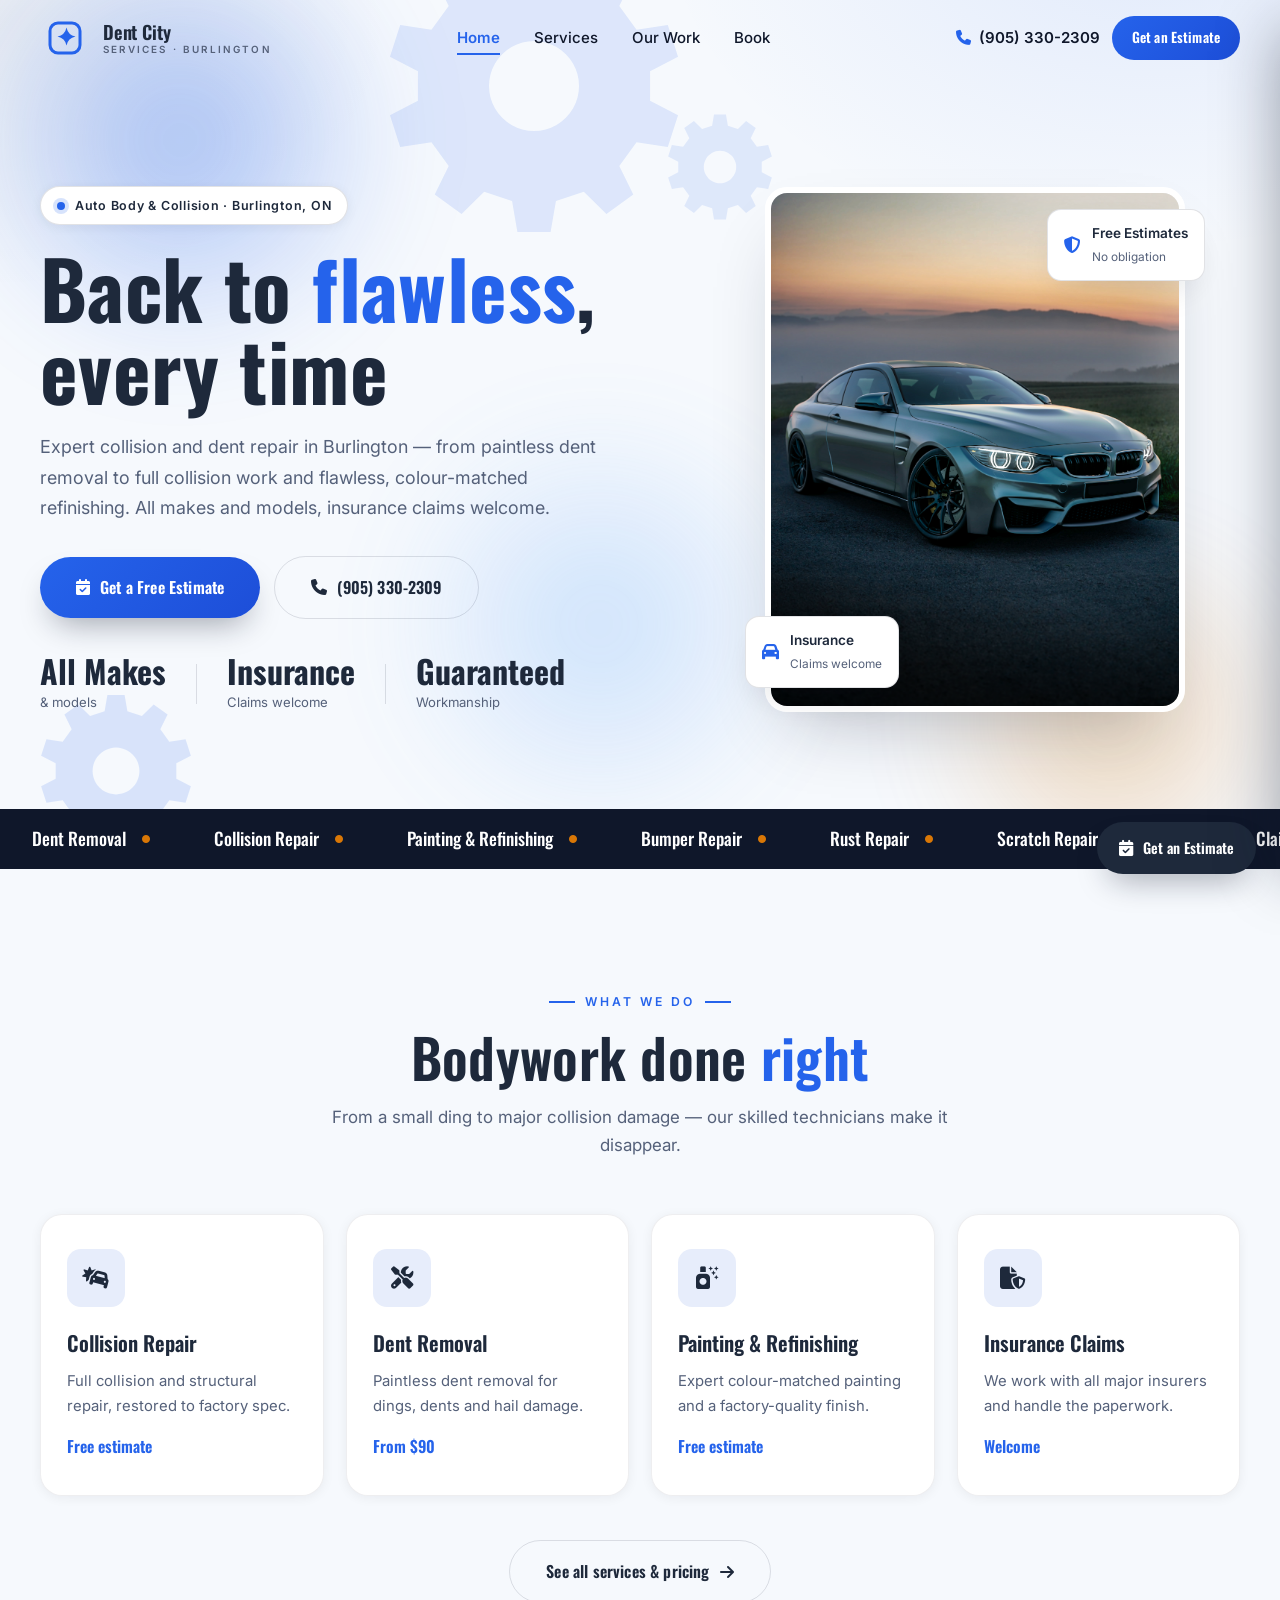
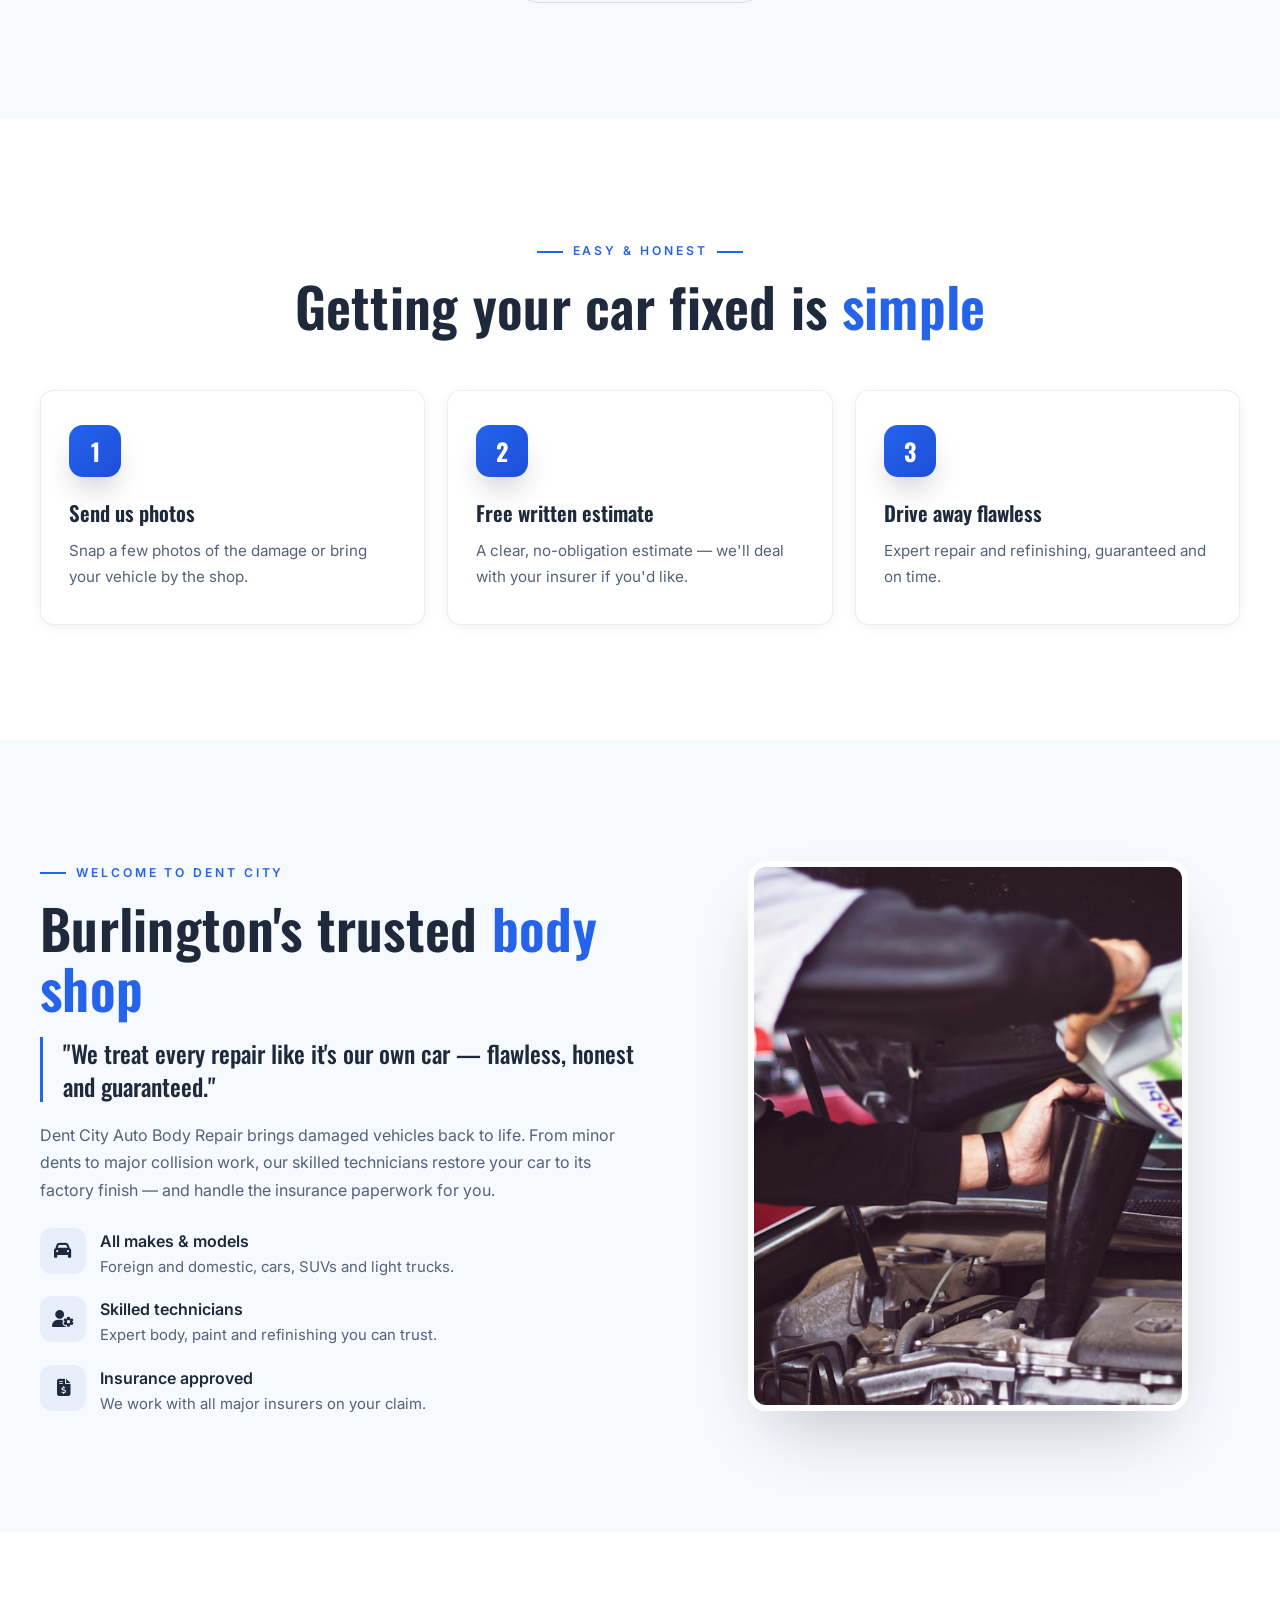
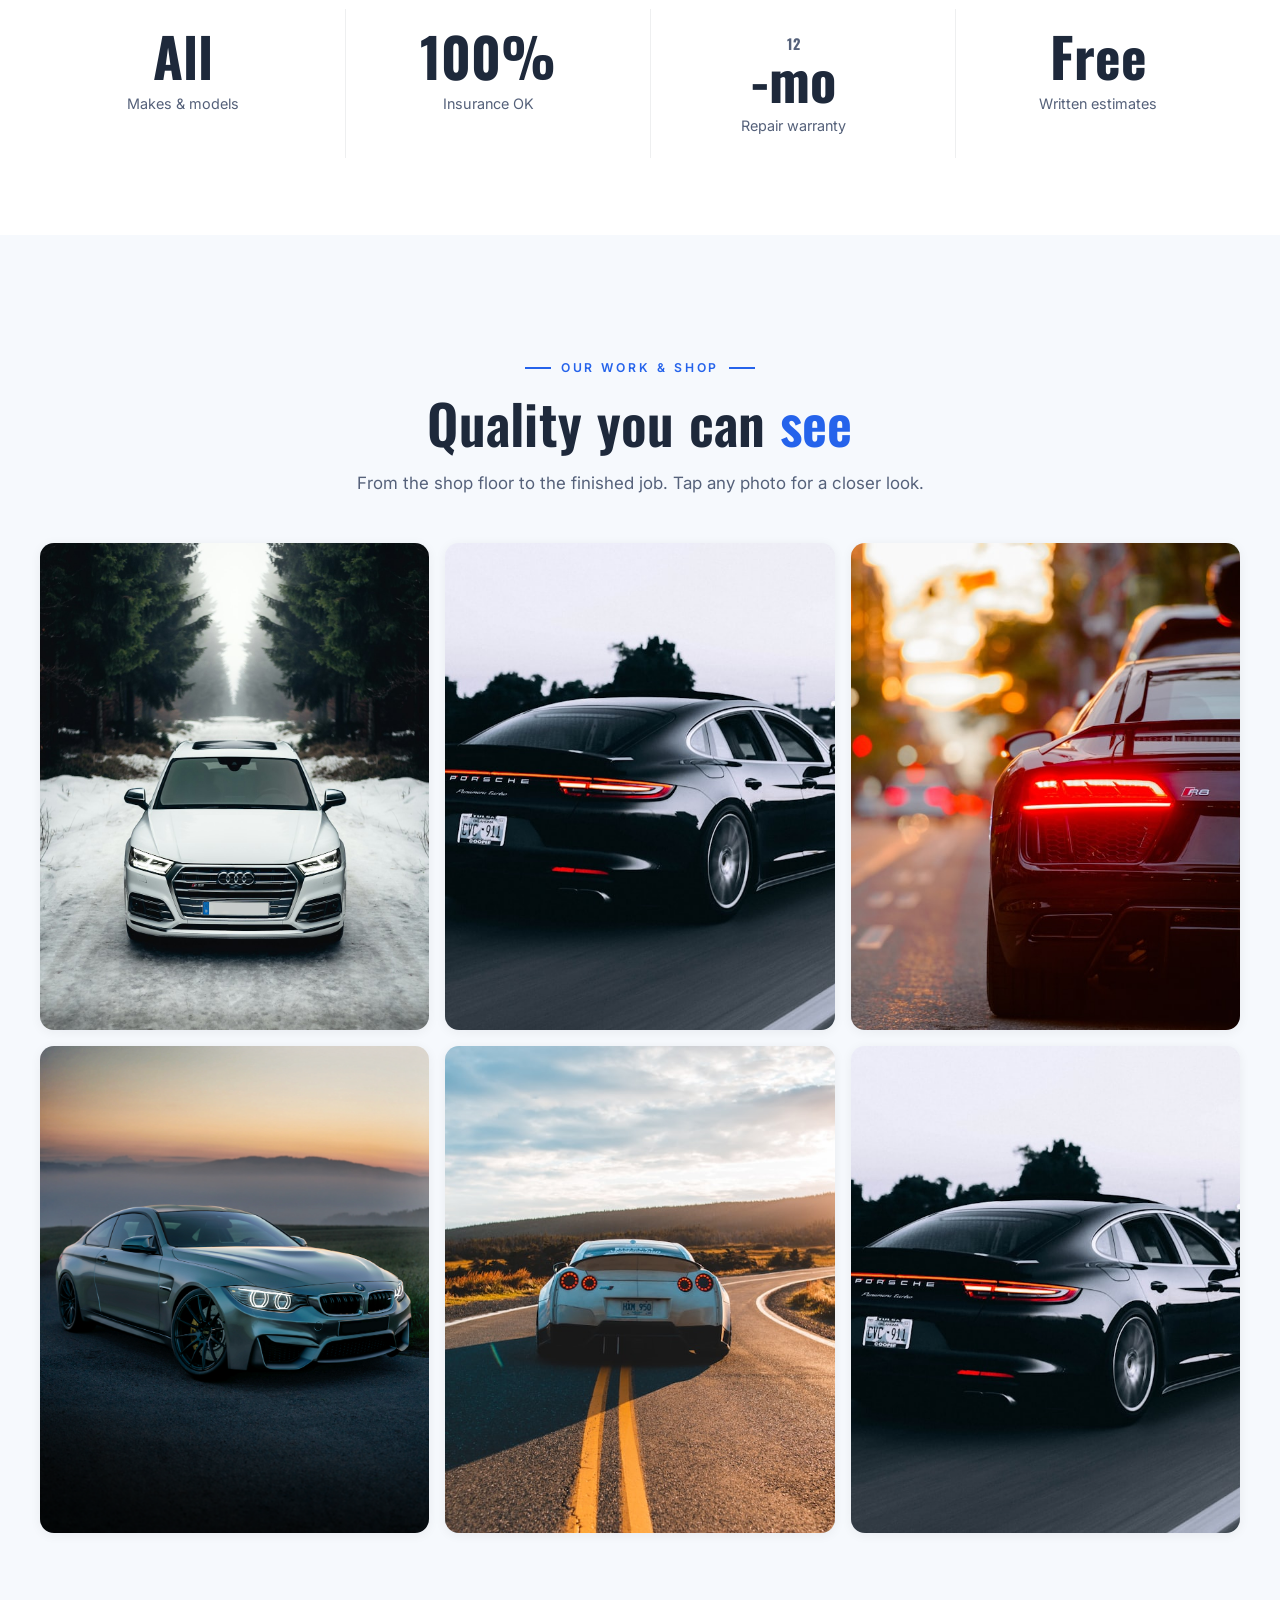
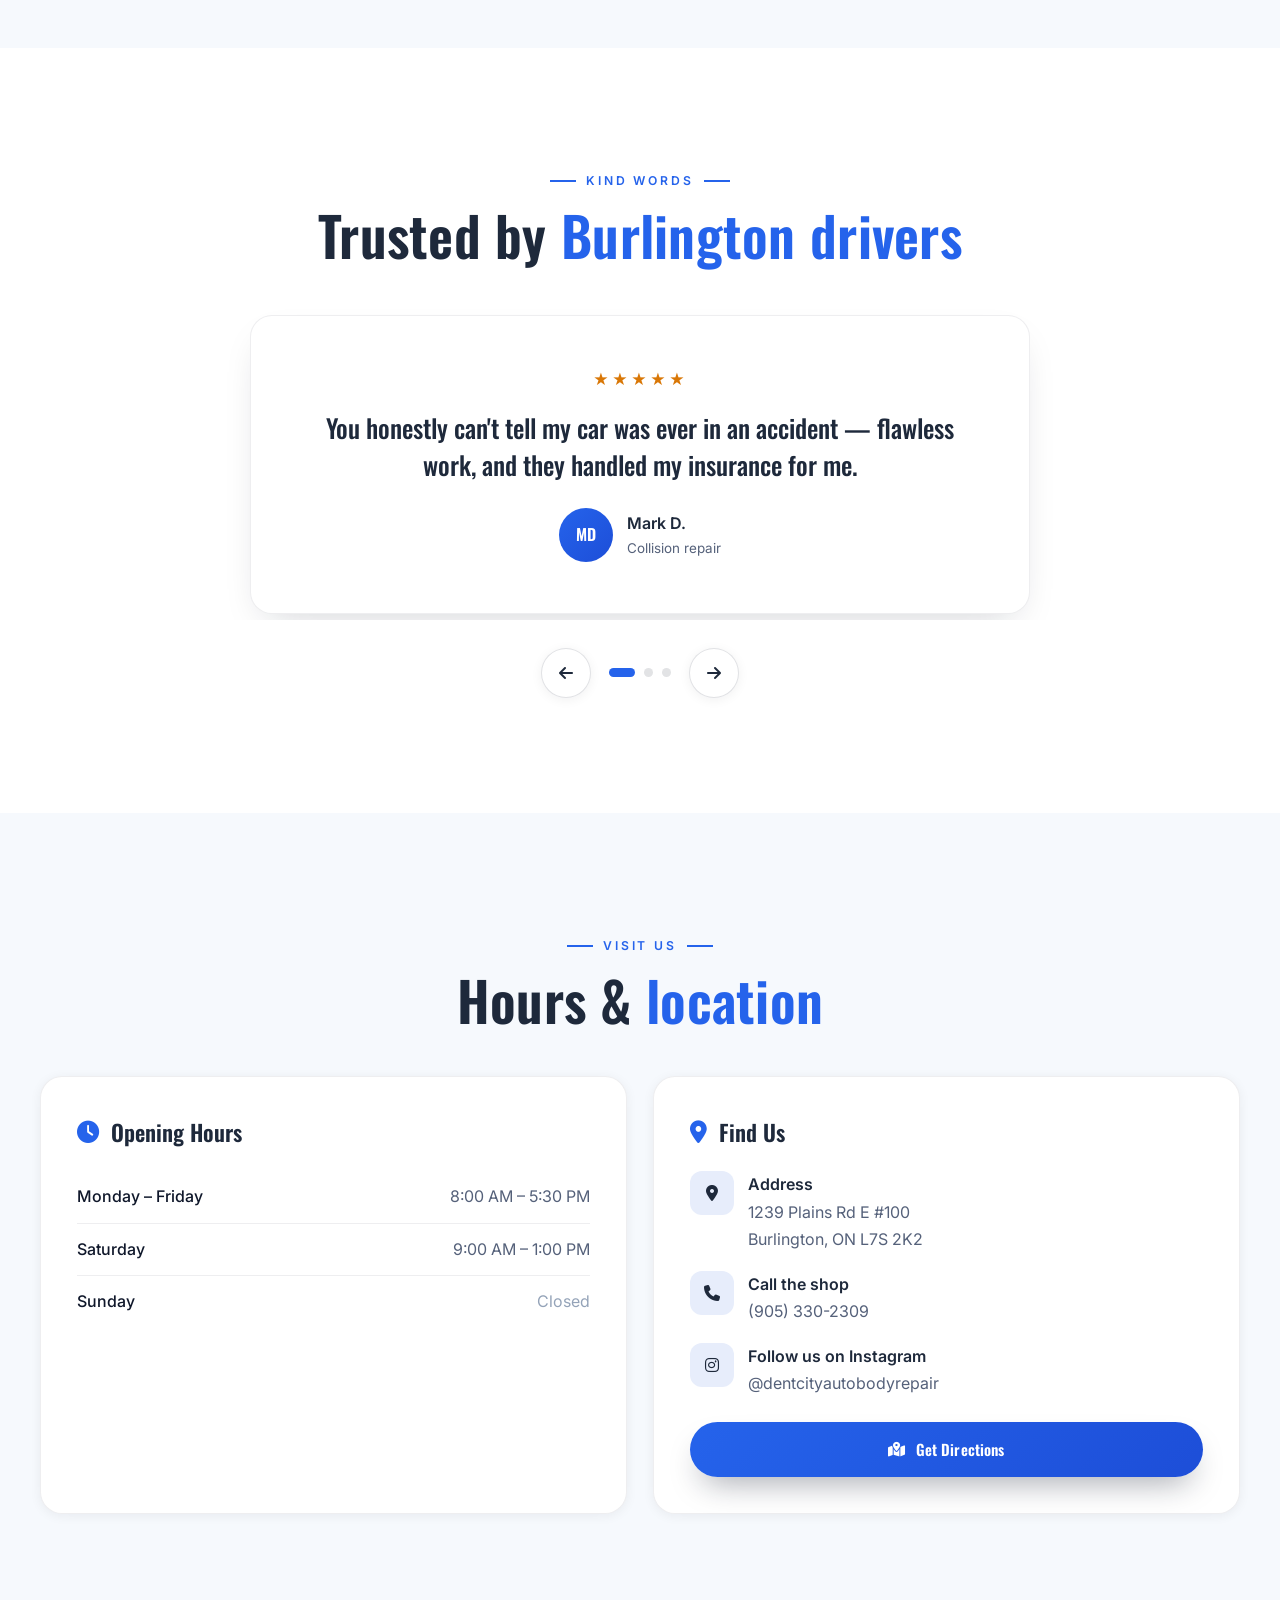
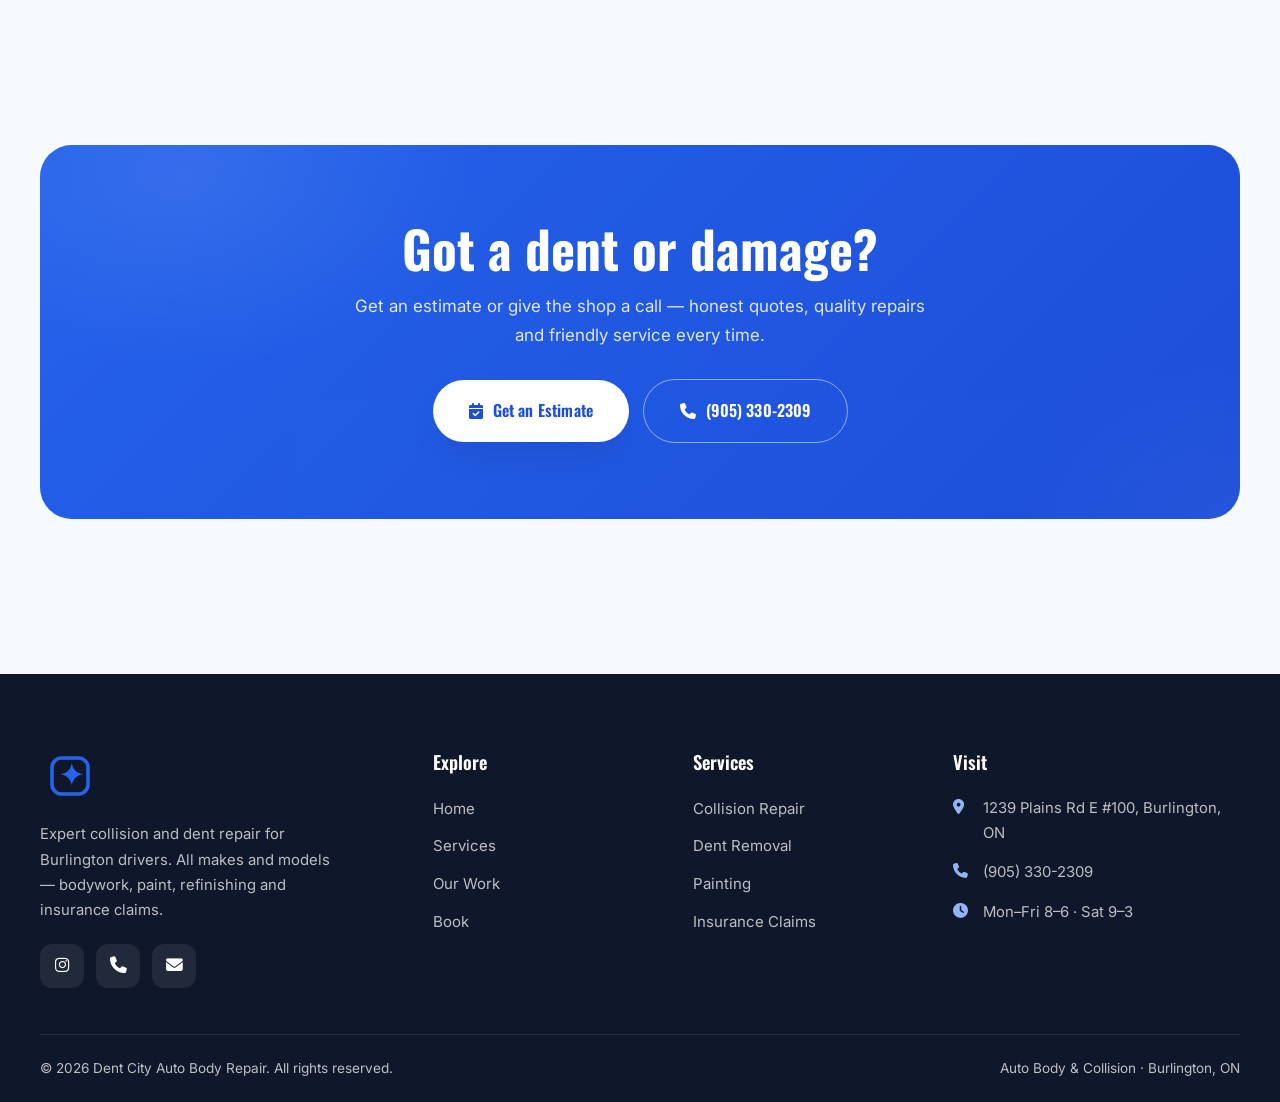
==== commit 9ce10821: "New logo: distinctive SVG mark (logo-generator skill) + matching favicon" ====
--- a/index.html
+++ b/index.html
@@ -39,7 +39,7 @@
   <header class="site-header" id="header">
     <div class="container nav">
       <a href="index.html" class="brand" aria-label="Dent City Auto Body Repair home">
-        <img src="assets/logo-mark.png" alt="Dent City Auto Body Repair" class="brand-logo" />
+        <img src="assets/logo-mark.svg" alt="Dent City Auto Body Repair" class="brand-logo" />
         <span class="brand-name"><b>Dent City</b><small>Services · Burlington</small></span>
       </a>
       <nav class="nav-links" aria-label="Primary">
@@ -60,7 +60,7 @@
   <div class="scrim" id="scrim"></div>
   <aside class="mobile-drawer" id="drawer" aria-label="Mobile menu">
     <div class="drawer-head">
-      <img src="assets/logo-mark.png" alt="Dent City Auto Body Repair" style="height:44px;border-radius:10px" />
+      <img src="assets/logo-mark.svg" alt="Dent City Auto Body Repair" style="height:44px;border-radius:10px" />
       <button class="drawer-close" id="drawerClose" aria-label="Close menu"><i class="fa-solid fa-xmark"></i></button>
     </div>
     <nav>
@@ -300,7 +300,7 @@
     <div class="container">
       <div class="footer-top">
         <div class="footer-brand">
-          <img src="assets/logo-mark.png" alt="Dent City Auto Body Repair" class="brand-logo-f" />
+          <img src="assets/logo-mark.svg" alt="Dent City Auto Body Repair" class="brand-logo-f" />
           <p>Expert collision and dent repair for Burlington drivers. All makes and models — bodywork, paint, refinishing and insurance claims.</p>
           <div class="footer-social">
             <a href="https://www.instagram.com/dentcityautobodyrepair/" target="_blank" rel="noopener" aria-label="Instagram"><i class="fa-brands fa-instagram"></i></a>
--- a/css/styles.css
+++ b/css/styles.css
@@ -472,3 +472,6 @@
 @media (prefers-reduced-motion: reduce){
   .ambient-gear, .ambient-blob, .hero-tag { animation: none; }
 }
+
+/* flat SVG logo mark */
+.brand-logo{box-shadow:none!important;border-radius:0!important;}
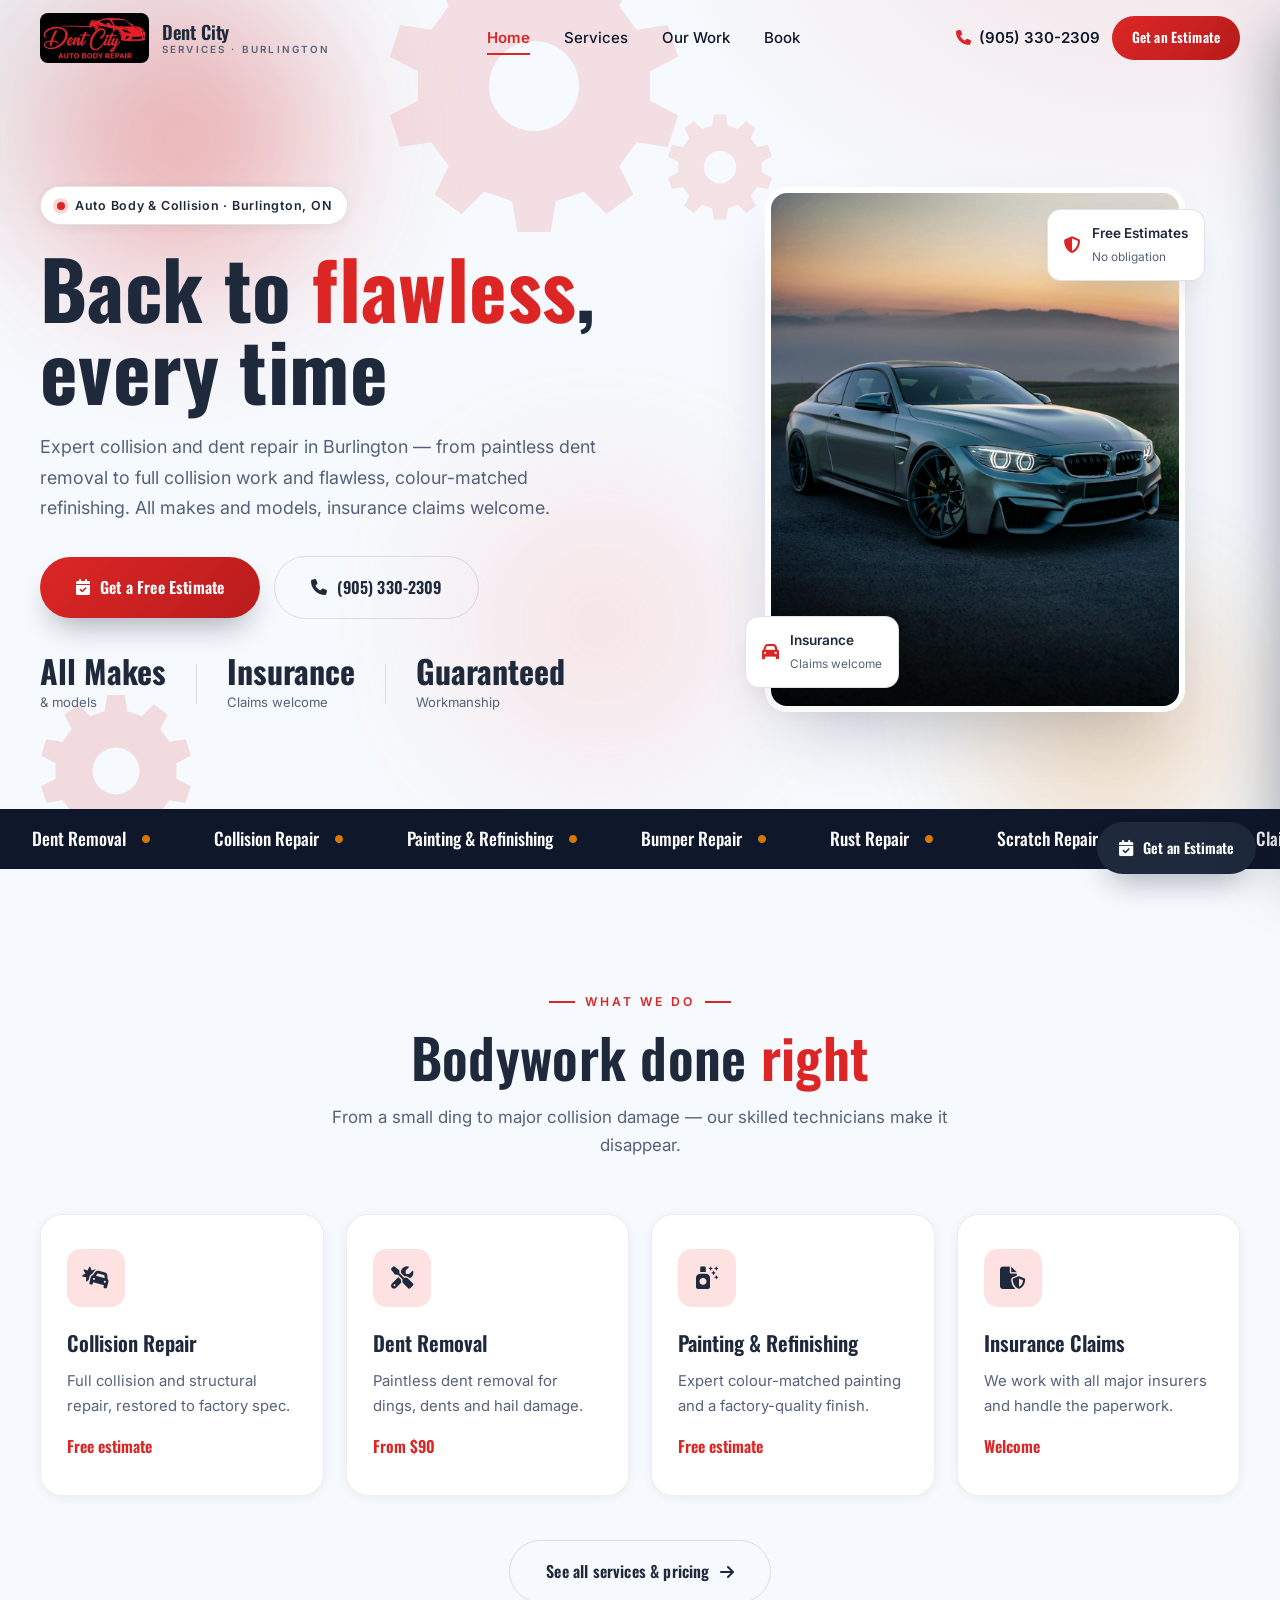
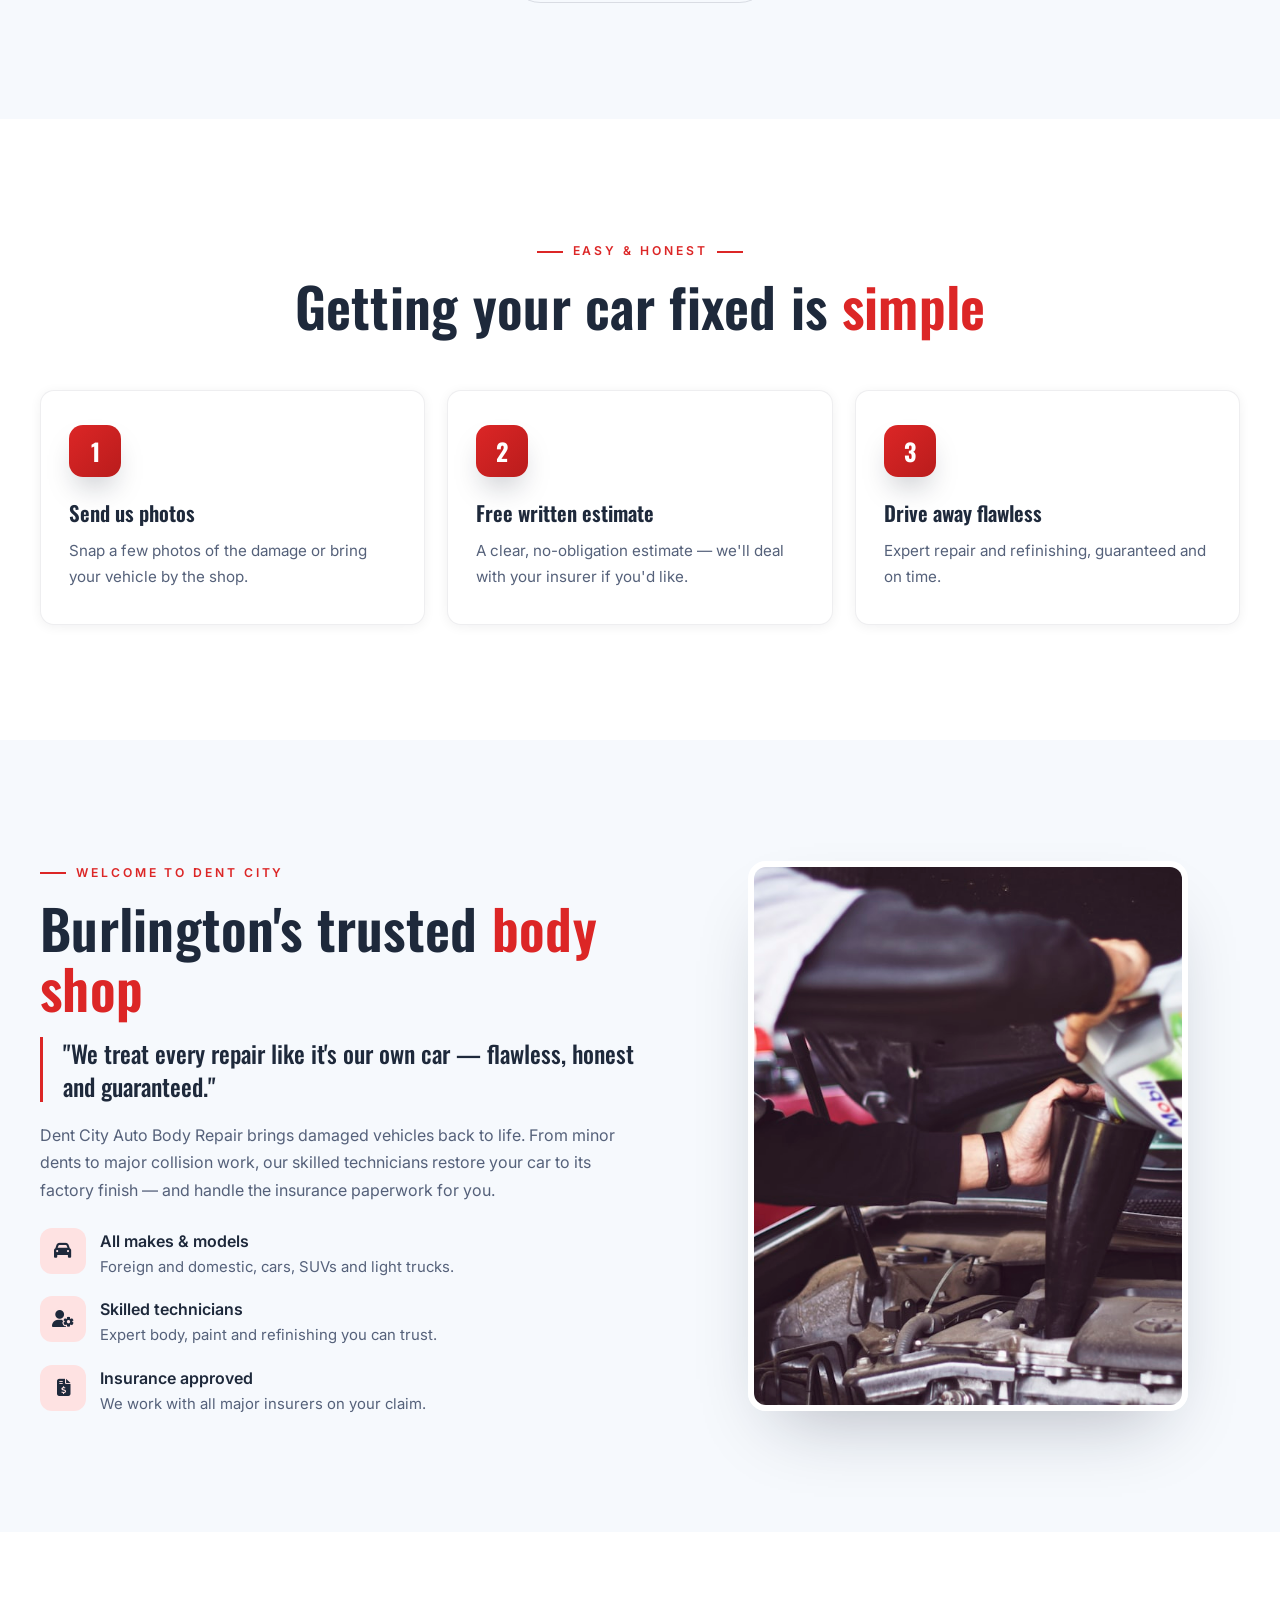
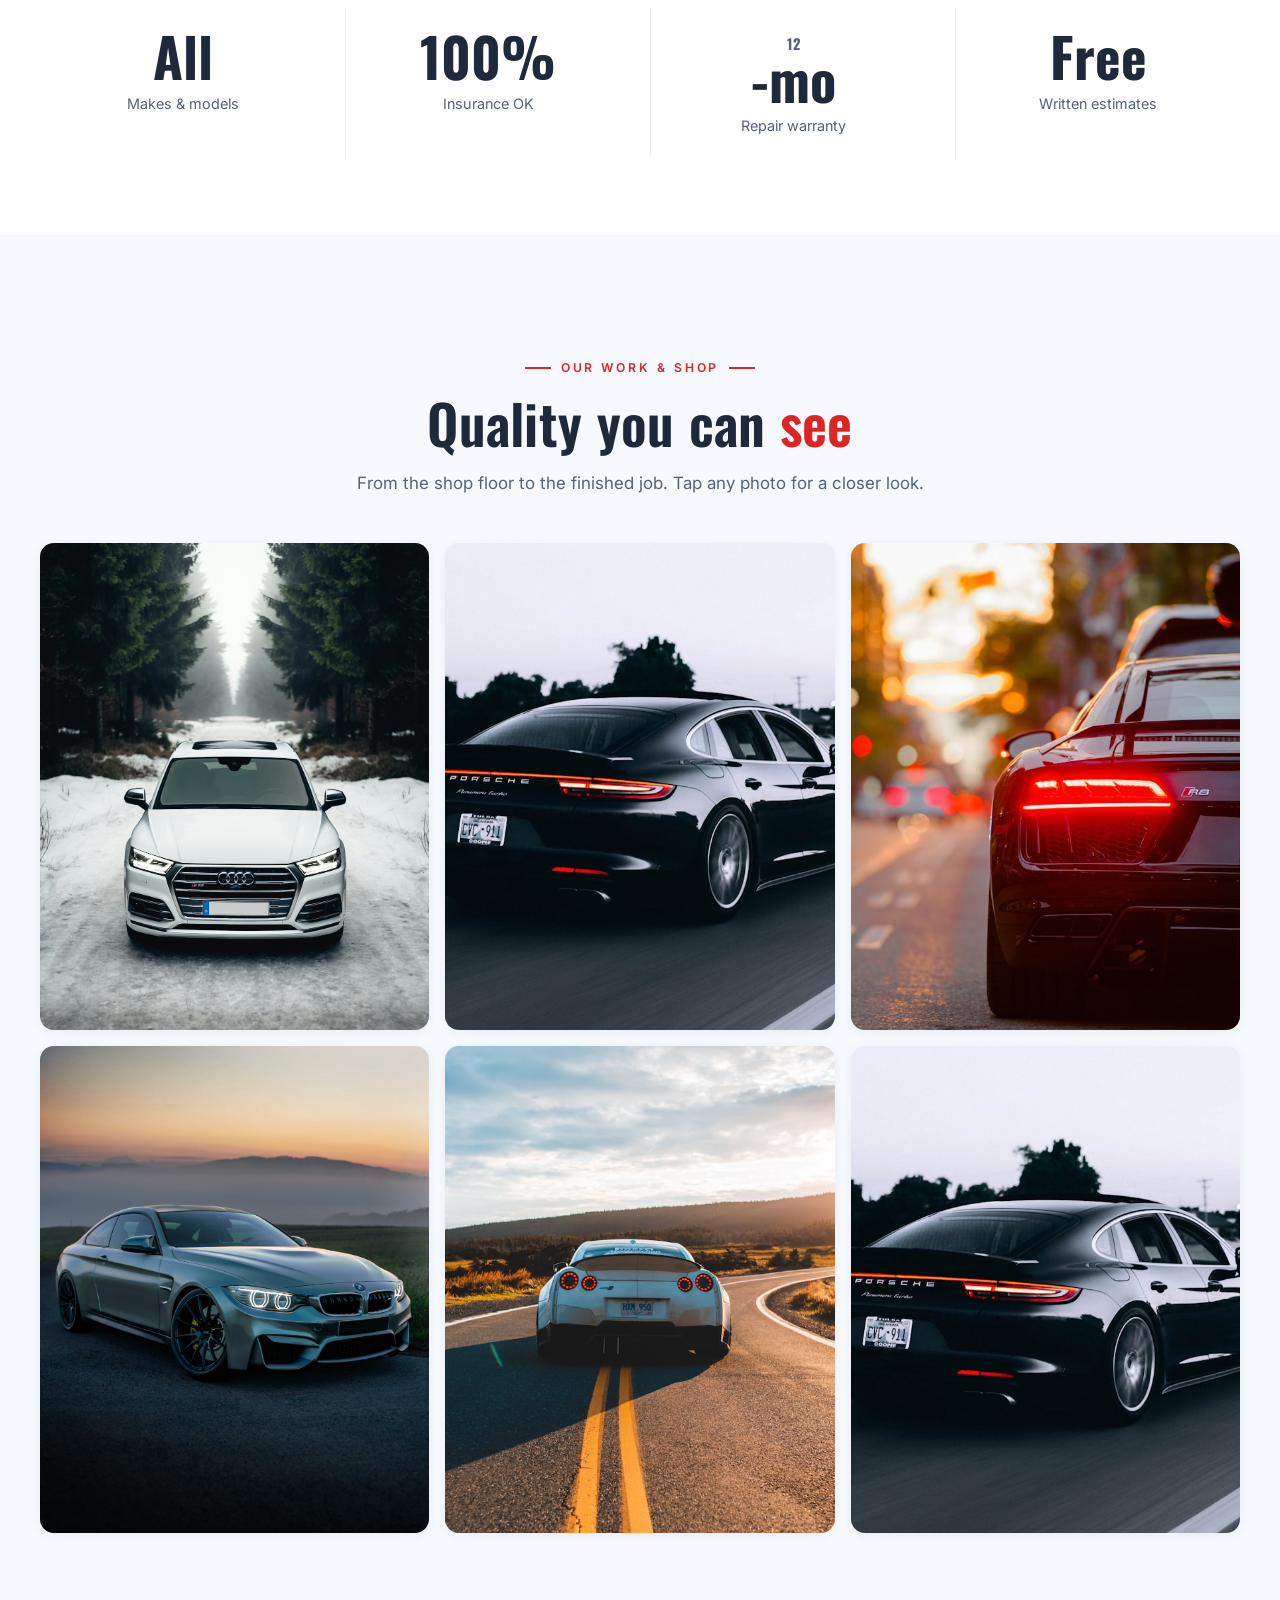
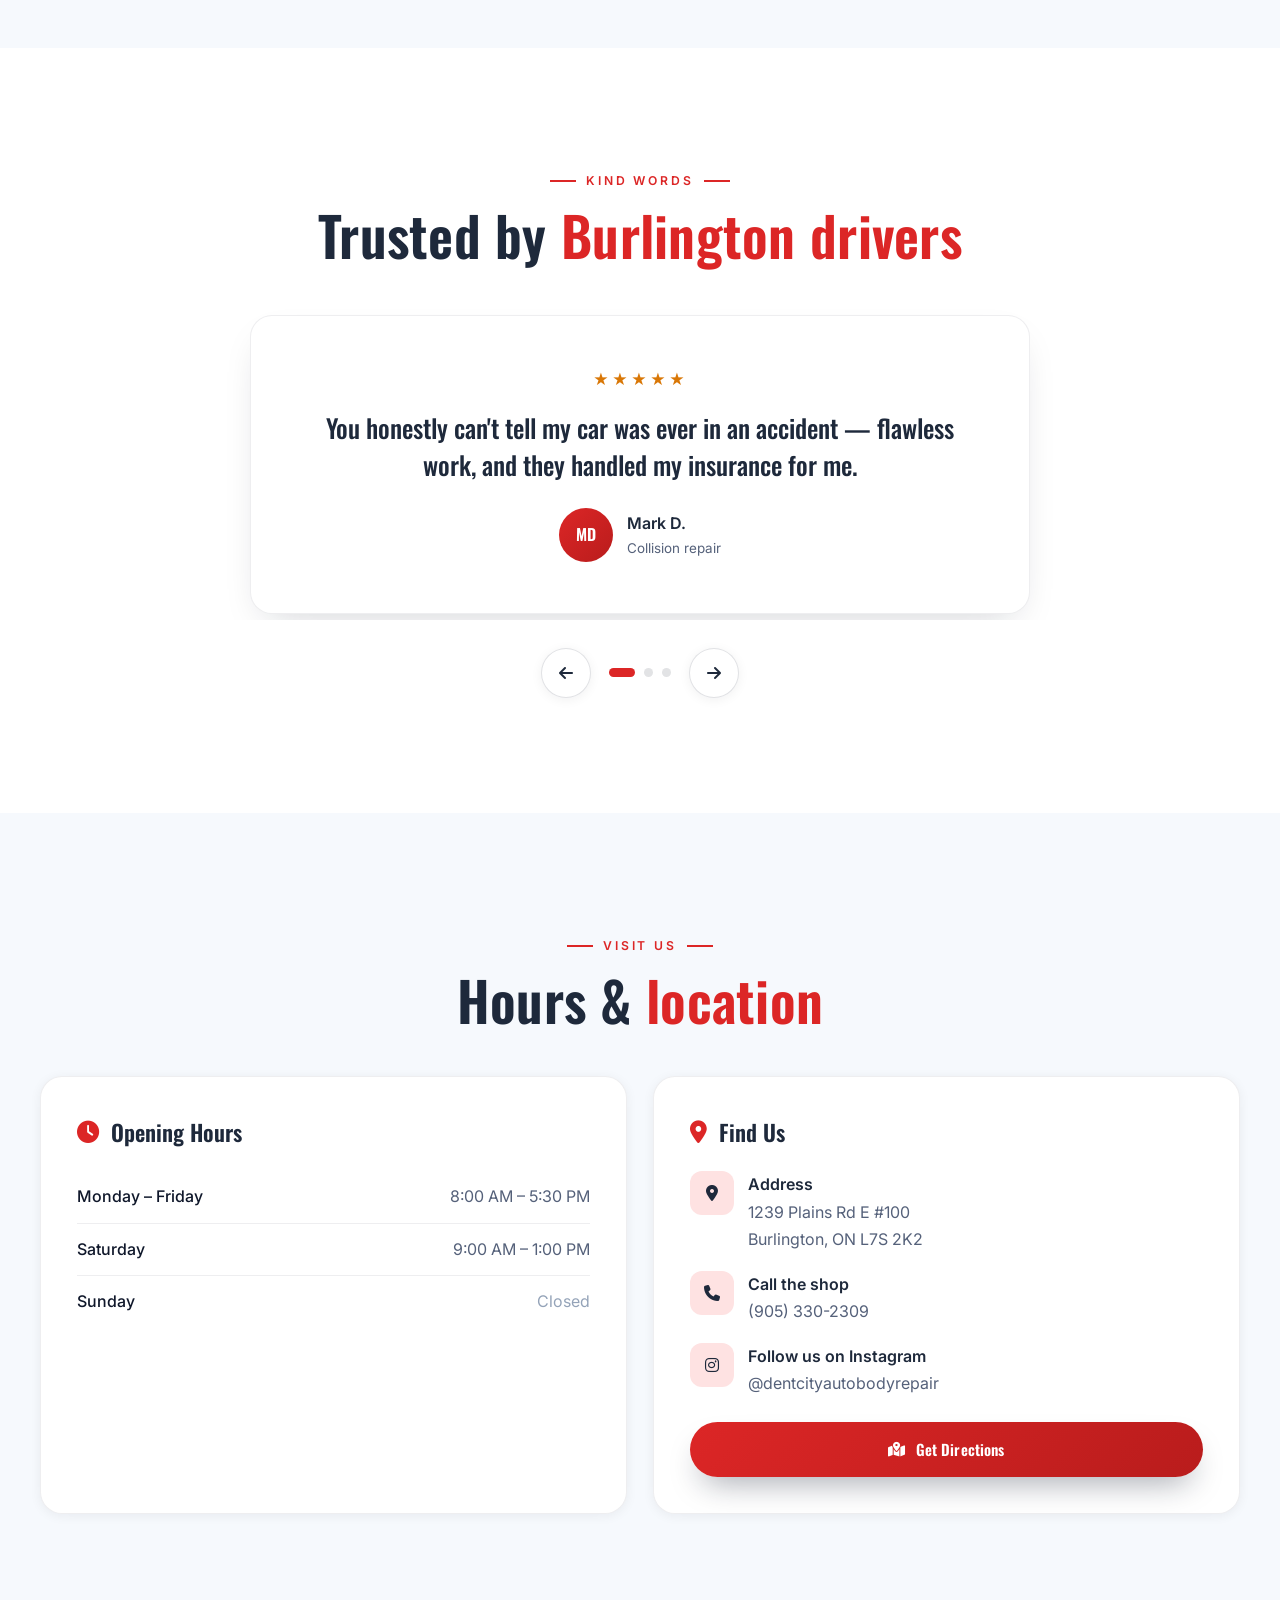
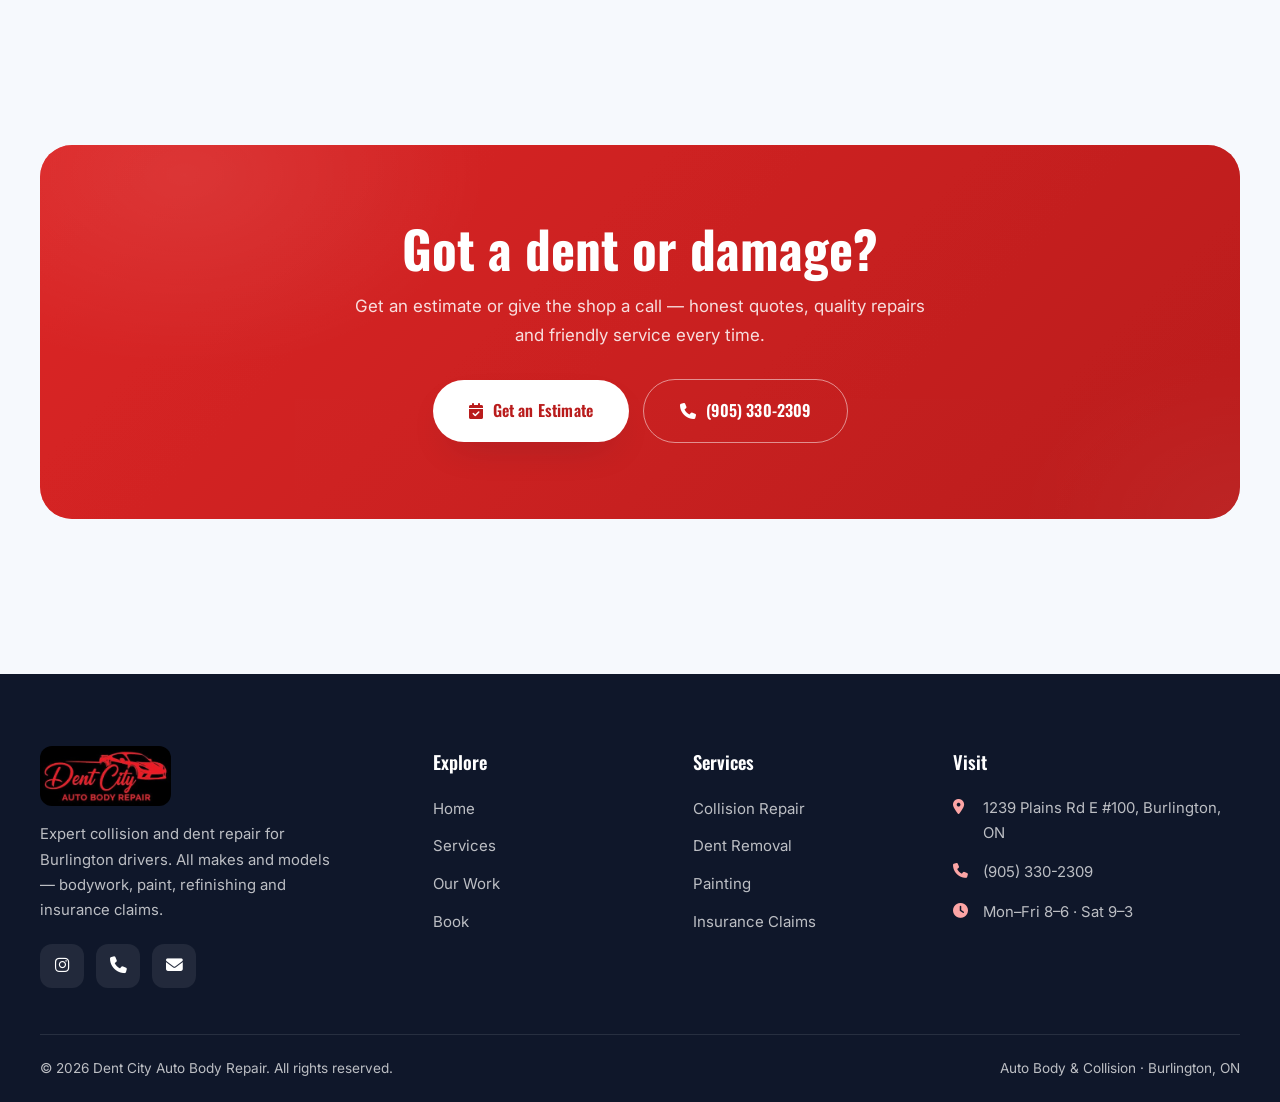
==== commit 098a777f: "Per-client theme: distinct palette (+ real logo where the shop has one)" ====
--- a/index.html
+++ b/index.html
@@ -5,7 +5,7 @@
   <meta name="viewport" content="width=device-width, initial-scale=1.0" />
   <title>Dent City Auto Body Repair | Auto Body &amp; Collision Repair in Burlington, ON</title>
   <meta name="description" content="Dent City Auto Body Repair — expert collision and dent repair in Burlington, ON. Paintless dent removal, collision repair, painting, refinishing and insurance claims. All makes & models. Call (905) 330-2309." />
-  <meta name="theme-color" content="#2563EB" />
+  <meta name="theme-color" content="#DC2626" />
   <meta property="og:type" content="website" />
   <meta property="og:site_name" content="Dent City Auto Body Repair" />
   <meta property="og:title" content="Dent City Auto Body Repair | Auto Body &amp; Collision, Burlington" />
@@ -39,7 +39,7 @@
   <header class="site-header" id="header">
     <div class="container nav">
       <a href="index.html" class="brand" aria-label="Dent City Auto Body Repair home">
-        <img src="assets/logo-mark.svg" alt="Dent City Auto Body Repair" class="brand-logo" />
+        <img src="assets/logo-mark.png" alt="Dent City Auto Body Repair" class="brand-logo" />
         <span class="brand-name"><b>Dent City</b><small>Services · Burlington</small></span>
       </a>
       <nav class="nav-links" aria-label="Primary">
@@ -60,7 +60,7 @@
   <div class="scrim" id="scrim"></div>
   <aside class="mobile-drawer" id="drawer" aria-label="Mobile menu">
     <div class="drawer-head">
-      <img src="assets/logo-mark.svg" alt="Dent City Auto Body Repair" style="height:44px;border-radius:10px" />
+      <img src="assets/logo-mark.png" alt="Dent City Auto Body Repair" style="height:44px;border-radius:10px" />
       <button class="drawer-close" id="drawerClose" aria-label="Close menu"><i class="fa-solid fa-xmark"></i></button>
     </div>
     <nav>
@@ -300,7 +300,7 @@
     <div class="container">
       <div class="footer-top">
         <div class="footer-brand">
-          <img src="assets/logo-mark.svg" alt="Dent City Auto Body Repair" class="brand-logo-f" />
+          <img src="assets/logo-mark.png" alt="Dent City Auto Body Repair" class="brand-logo-f" />
           <p>Expert collision and dent repair for Burlington drivers. All makes and models — bodywork, paint, refinishing and insurance claims.</p>
           <div class="footer-social">
             <a href="https://www.instagram.com/dentcityautobodyrepair/" target="_blank" rel="noopener" aria-label="Instagram"><i class="fa-brands fa-instagram"></i></a>
--- a/css/styles.css
+++ b/css/styles.css
@@ -13,9 +13,9 @@
 
   --navy: #1E293B;
   --navy-deep: #0F172A;
-  --navy-bright: #2563EB;
-  --navy-soft: #E7EDFB;
-  --navy-grad: linear-gradient(135deg, #2563EB, #1D4ED8);
+  --navy-bright: #DC2626;
+  --navy-soft: #FEE2E2;
+  --navy-grad: linear-gradient(135deg, #DC2626, #B91C1C);
 
   --accent: #D97706; /* subtle brass for stars/premium touches */
 
@@ -53,7 +53,7 @@
 body::before {
   content: ""; position: fixed; inset: 0; z-index: -2;
   background:
-    radial-gradient(900px 620px at 90% -10%, rgba(37,99,235,0.10), transparent 55%),
+    radial-gradient(900px 620px at 90% -10%, rgba(220,38,38,0.10), transparent 55%),
     radial-gradient(720px 500px at 0% 2%, rgba(15,23,42,0.05), transparent 55%),
     var(--bg);
 }
@@ -131,8 +131,8 @@
 .hero { position: relative; padding: clamp(130px, 16vw, 186px) 0 clamp(60px, 8vw, 96px); overflow: hidden; }
 .hero-grid { display: grid; grid-template-columns: 1.08fr 0.92fr; gap: 46px; align-items: center; }
 .hero-badge { display: inline-flex; align-items: center; gap: 10px; padding: 8px 16px; background: var(--surface); border: 1px solid var(--line); border-radius: 100px; font-size: 0.78rem; font-weight: 600; letter-spacing: 0.06em; color: var(--navy); box-shadow: var(--shadow-sm); }
-.hero-badge .dot { width: 8px; height: 8px; border-radius: 50%; background: var(--navy-bright); box-shadow: 0 0 0 4px rgba(37,99,235,0.18); animation: pulse 2s infinite; }
-@keyframes pulse { 0%,100% { box-shadow: 0 0 0 4px rgba(37,99,235,0.2); } 50% { box-shadow: 0 0 0 8px rgba(37,99,235,0); } }
+.hero-badge .dot { width: 8px; height: 8px; border-radius: 50%; background: var(--navy-bright); box-shadow: 0 0 0 4px rgba(220,38,38,0.18); animation: pulse 2s infinite; }
+@keyframes pulse { 0%,100% { box-shadow: 0 0 0 4px rgba(220,38,38,0.2); } 50% { box-shadow: 0 0 0 8px rgba(220,38,38,0); } }
 .hero-title { font-family: var(--font-display); font-weight: 700; color: var(--navy); font-size: clamp(2.8rem, 6.4vw, 5rem); line-height: 1.02; letter-spacing: -0.02em; margin: 22px 0 0; }
 .hero-title em { font-style: normal; color: var(--navy-bright); }
 .hero-sub { margin-top: 22px; max-width: 52ch; font-size: 1.12rem; color: var(--ink-soft); }
@@ -143,7 +143,7 @@
 .hero-meta .divider { width: 1px; height: 40px; background: var(--line); }
 
 .hero-visual { position: relative; display: grid; place-items: center; min-height: 460px; }
-.hero-visual::before { content: ""; position: absolute; width: 74%; height: 74%; border-radius: 50%; background: radial-gradient(circle, rgba(37,99,235,0.16), transparent 66%); filter: blur(50px); }
+.hero-visual::before { content: ""; position: absolute; width: 74%; height: 74%; border-radius: 50%; background: radial-gradient(circle, rgba(220,38,38,0.16), transparent 66%); filter: blur(50px); }
 .hero-photo-wrap { position: relative; width: min(420px, 100%); }
 .hero-photo { position: relative; border-radius: 22px; overflow: hidden; border: 6px solid #fff; box-shadow: var(--shadow-lg); aspect-ratio: 4 / 5; }
 .hero-photo img { width: 100%; height: 100%; object-fit: cover; }
@@ -284,7 +284,7 @@
 .footer-links a:hover { color: #fff; padding-left: 5px; }
 .footer-contact { display: grid; gap: 14px; font-size: 0.93rem; }
 .footer-contact a, .footer-contact span { display: flex; gap: 12px; align-items: flex-start; }
-.footer-contact i { color: #93B4F5; width: 18px; margin-top: 4px; }
+.footer-contact i { color: #FCA5A5; width: 18px; margin-top: 4px; }
 .footer-social { display: flex; gap: 12px; margin-top: 20px; }
 .footer-social a { width: 44px; height: 44px; border-radius: 12px; background: rgba(255,255,255,0.08); display: grid; place-items: center; color: #fff; font-size: 1.05rem; transition: background 0.3s, transform 0.3s; }
 .footer-social a:hover { background: var(--navy-bright); transform: translateY(-4px); }
@@ -299,9 +299,9 @@
 .to-top { position: fixed; bottom: 26px; left: 24px; z-index: 90; width: 50px; height: 50px; border-radius: 50%; background: #fff; border: 1px solid var(--line); color: var(--navy); display: grid; place-items: center; font-size: 1.05rem; box-shadow: var(--shadow-sm); opacity: 0; visibility: hidden; transform: translateY(14px); transition: opacity 0.35s, transform 0.35s, visibility 0.35s; }
 .to-top.show { opacity: 1; visibility: visible; transform: translateY(0); }
 .toast-wrap { position: fixed; bottom: 26px; left: 50%; transform: translateX(-50%); z-index: 400; display: grid; gap: 10px; width: min(92vw, 400px); }
-.toast { background: var(--navy); color: #fff; padding: 15px 18px; border-radius: 12px; display: flex; align-items: center; gap: 12px; box-shadow: var(--shadow-lg); transform: translateY(20px); opacity: 0; transition: transform 0.4s var(--ease), opacity 0.4s; border-left: 3px solid #93B4F5; }
+.toast { background: var(--navy); color: #fff; padding: 15px 18px; border-radius: 12px; display: flex; align-items: center; gap: 12px; box-shadow: var(--shadow-lg); transform: translateY(20px); opacity: 0; transition: transform 0.4s var(--ease), opacity 0.4s; border-left: 3px solid #FCA5A5; }
 .toast.show { transform: translateY(0); opacity: 1; }
-.toast i { color: #93B4F5; font-size: 1.15rem; }
+.toast i { color: #FCA5A5; font-size: 1.15rem; }
 
 /* ============ PAGE HERO ============ */
 .page-hero { padding: clamp(140px, 15vw, 190px) 0 clamp(40px, 5vw, 64px); text-align: center; position: relative; overflow: hidden; }
@@ -344,7 +344,7 @@
 .field label .req { color: var(--navy-bright); }
 .field input, .field textarea, .field select { width: 100%; padding: 13px 15px; border-radius: 10px; border: 1.5px solid var(--line); background: #fff; color: var(--ink); transition: border 0.25s, box-shadow 0.25s; }
 .field input::placeholder, .field textarea::placeholder { color: #94A3B8; }
-.field input:focus, .field textarea:focus, .field select:focus { outline: none; border-color: var(--navy-bright); box-shadow: 0 0 0 4px rgba(37,99,235,0.12); }
+.field input:focus, .field textarea:focus, .field select:focus { outline: none; border-color: var(--navy-bright); box-shadow: 0 0 0 4px rgba(220,38,38,0.12); }
 .field textarea { resize: vertical; min-height: 90px; }
 .field-row { display: grid; grid-template-columns: 1fr 1fr; gap: 16px; }
 .hp { position: absolute; left: -9999px; opacity: 0; height: 0; }
@@ -353,7 +353,7 @@
 .chip-opt input { position: absolute; opacity: 0; inset: 0; cursor: pointer; }
 .chip-opt span { display: inline-flex; align-items: center; gap: 8px; padding: 10px 16px; border-radius: 100px; border: 1.5px solid var(--line); background: #fff; color: var(--ink); font-weight: 500; font-size: 0.9rem; transition: all 0.25s; cursor: pointer; }
 .chip-opt input:checked + span { background: var(--navy); color: #fff; border-color: var(--navy); }
-.chip-opt input:focus-visible + span { box-shadow: 0 0 0 4px rgba(37,99,235,0.2); }
+.chip-opt input:focus-visible + span { box-shadow: 0 0 0 4px rgba(220,38,38,0.2); }
 .form-nav { display: flex; justify-content: space-between; gap: 12px; margin-top: 26px; }
 .form-nav .btn--ghost.hidden { visibility: hidden; }
 .form-success { display: none; text-align: center; padding: 20px 10px; animation: fade 0.5s var(--ease); }
@@ -426,9 +426,9 @@
 /* ===== BAJE AUTO — theme overrides + Motion layer ===== */
 :root { --font-display: "Oswald", system-ui, sans-serif; }
 .hero-title, .section-title, .page-hero h1 { letter-spacing: 0.005em; }
-.btn { --bg: linear-gradient(135deg, #2563EB, #1D4ED8); --fg: #fff; }
+.btn { --bg: linear-gradient(135deg, #DC2626, #B91C1C); --fg: #fff; }
 .btn--ghost { --bg: transparent; --fg: var(--navy); }
-.btn--white { --bg: #fff; --fg: #1D4ED8; }
+.btn--white { --bg: #fff; --fg: #B91C1C; }
 .brand-logo { border-radius: 12px; height: 50px; box-shadow: var(--shadow-sm); }
 .footer-brand .brand-logo-f { border-radius: 12px; height: 60px; }
 .marquee { background: #0F172A; }
@@ -447,9 +447,9 @@
 .hero-bg { position: absolute; inset: 0; z-index: 0; overflow: hidden; pointer-events: none; }
 .hero > .container.hero-grid { position: relative; z-index: 1; }
 .ambient-blob { position: absolute; border-radius: 50%; filter: blur(50px); will-change: transform; animation: ambBlob 16s ease-in-out infinite; }
-.ambient-blob.b1 { width: 460px; height: 460px; top: -90px; left: -50px; background: radial-gradient(circle, rgba(37,99,235,0.7), transparent 70%); opacity: 0.55; }
+.ambient-blob.b1 { width: 460px; height: 460px; top: -90px; left: -50px; background: radial-gradient(circle, rgba(220,38,38,0.7), transparent 70%); opacity: 0.55; }
 .ambient-blob.b2 { width: 400px; height: 400px; bottom: -110px; right: -30px; background: radial-gradient(circle, rgba(217,119,6,0.6), transparent 70%); opacity: 0.45; animation-duration: 20s; animation-delay: -5s; }
-.ambient-blob.b3 { width: 430px; height: 430px; bottom: -30px; left: 30%; background: radial-gradient(circle, rgba(96,165,250,0.7), transparent 70%); opacity: 0.42; animation-duration: 24s; animation-delay: -9s; }
+.ambient-blob.b3 { width: 430px; height: 430px; bottom: -30px; left: 30%; background: radial-gradient(circle, rgba(252,165,165,0.7), transparent 70%); opacity: 0.42; animation-duration: 24s; animation-delay: -9s; }
 .ambient-gear { position: absolute; will-change: transform; }
 .ambient-gear.g1 { width: 300px; top: -64px; left: 30%; opacity: 0.12; animation: ambSpin 20s linear infinite; }
 .ambient-gear.g2 { width: 156px; bottom: -40px; left: 3%; opacity: 0.14; animation: ambSpinRev 14s linear infinite; }
@@ -475,3 +475,6 @@
 
 /* flat SVG logo mark */
 .brand-logo{box-shadow:none!important;border-radius:0!important;}
+
+/* real-logo tweaks */
+.brand-logo{border-radius:8px!important;}
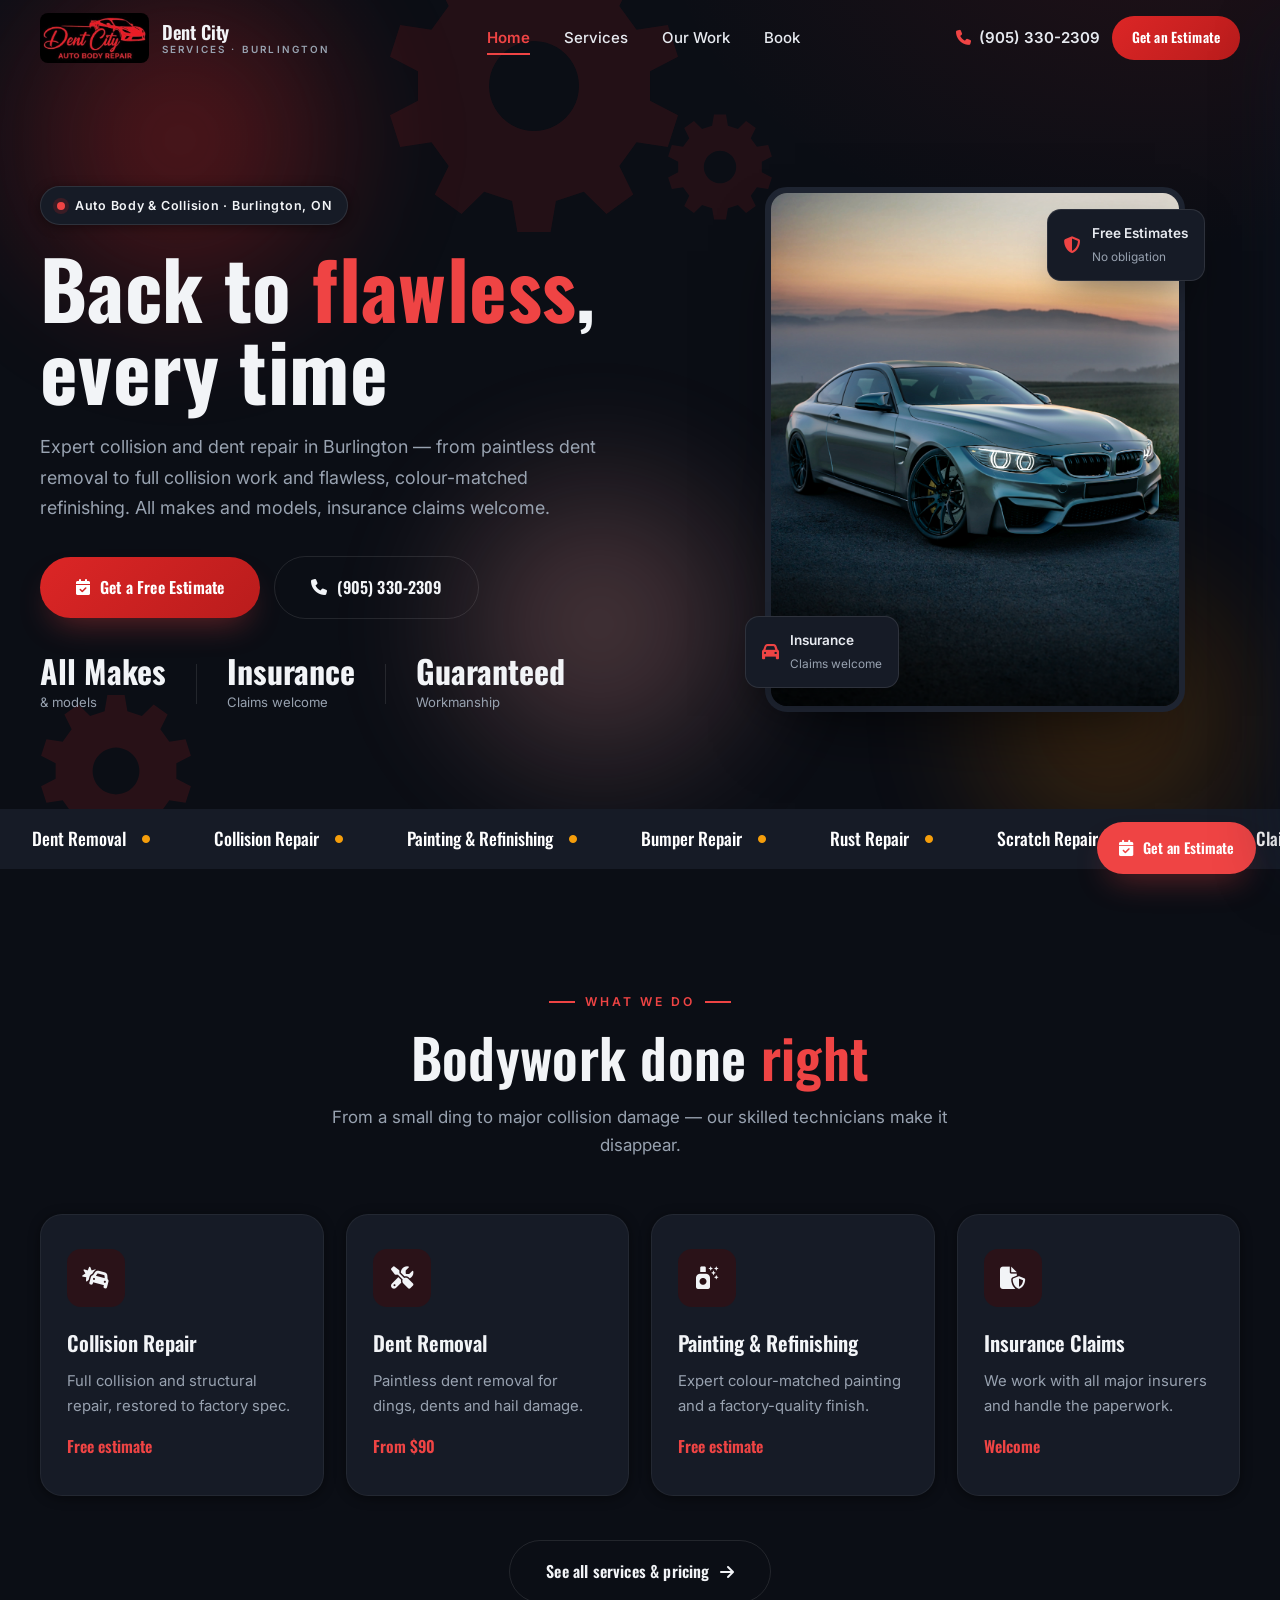
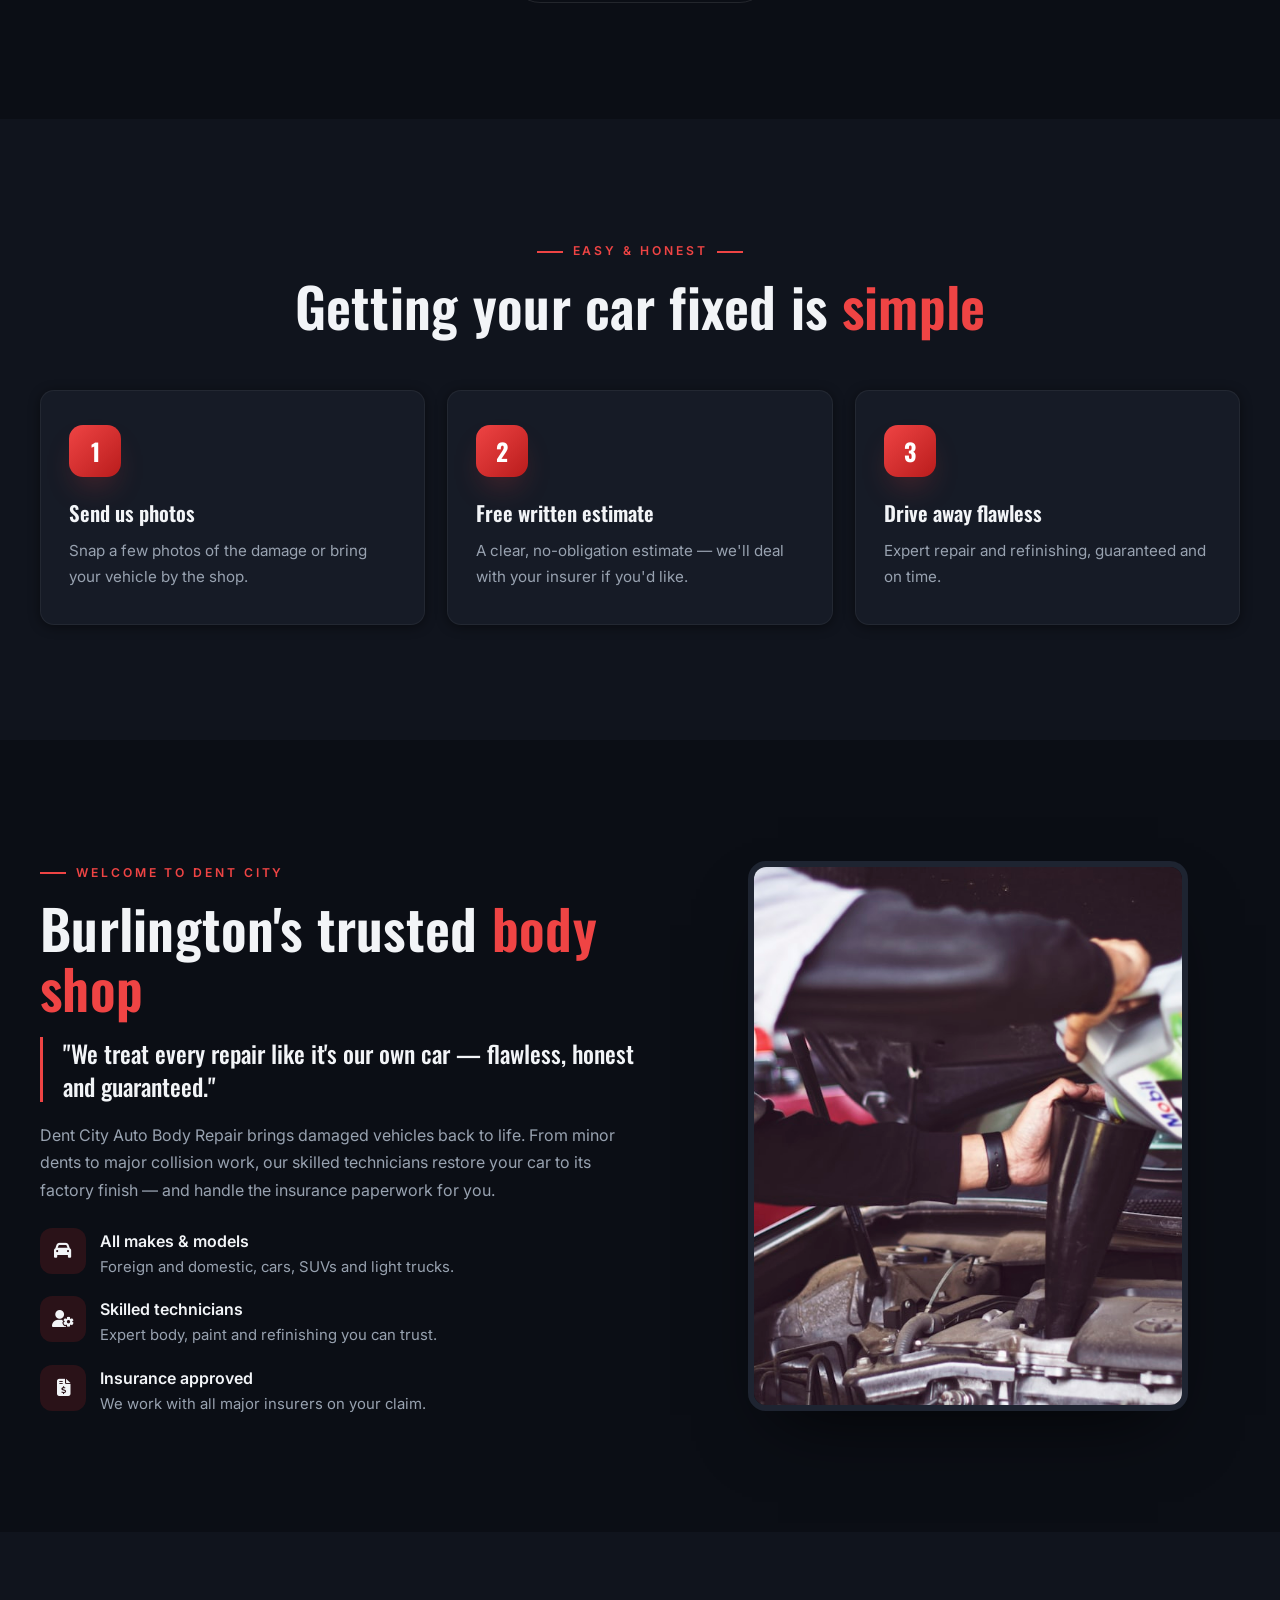
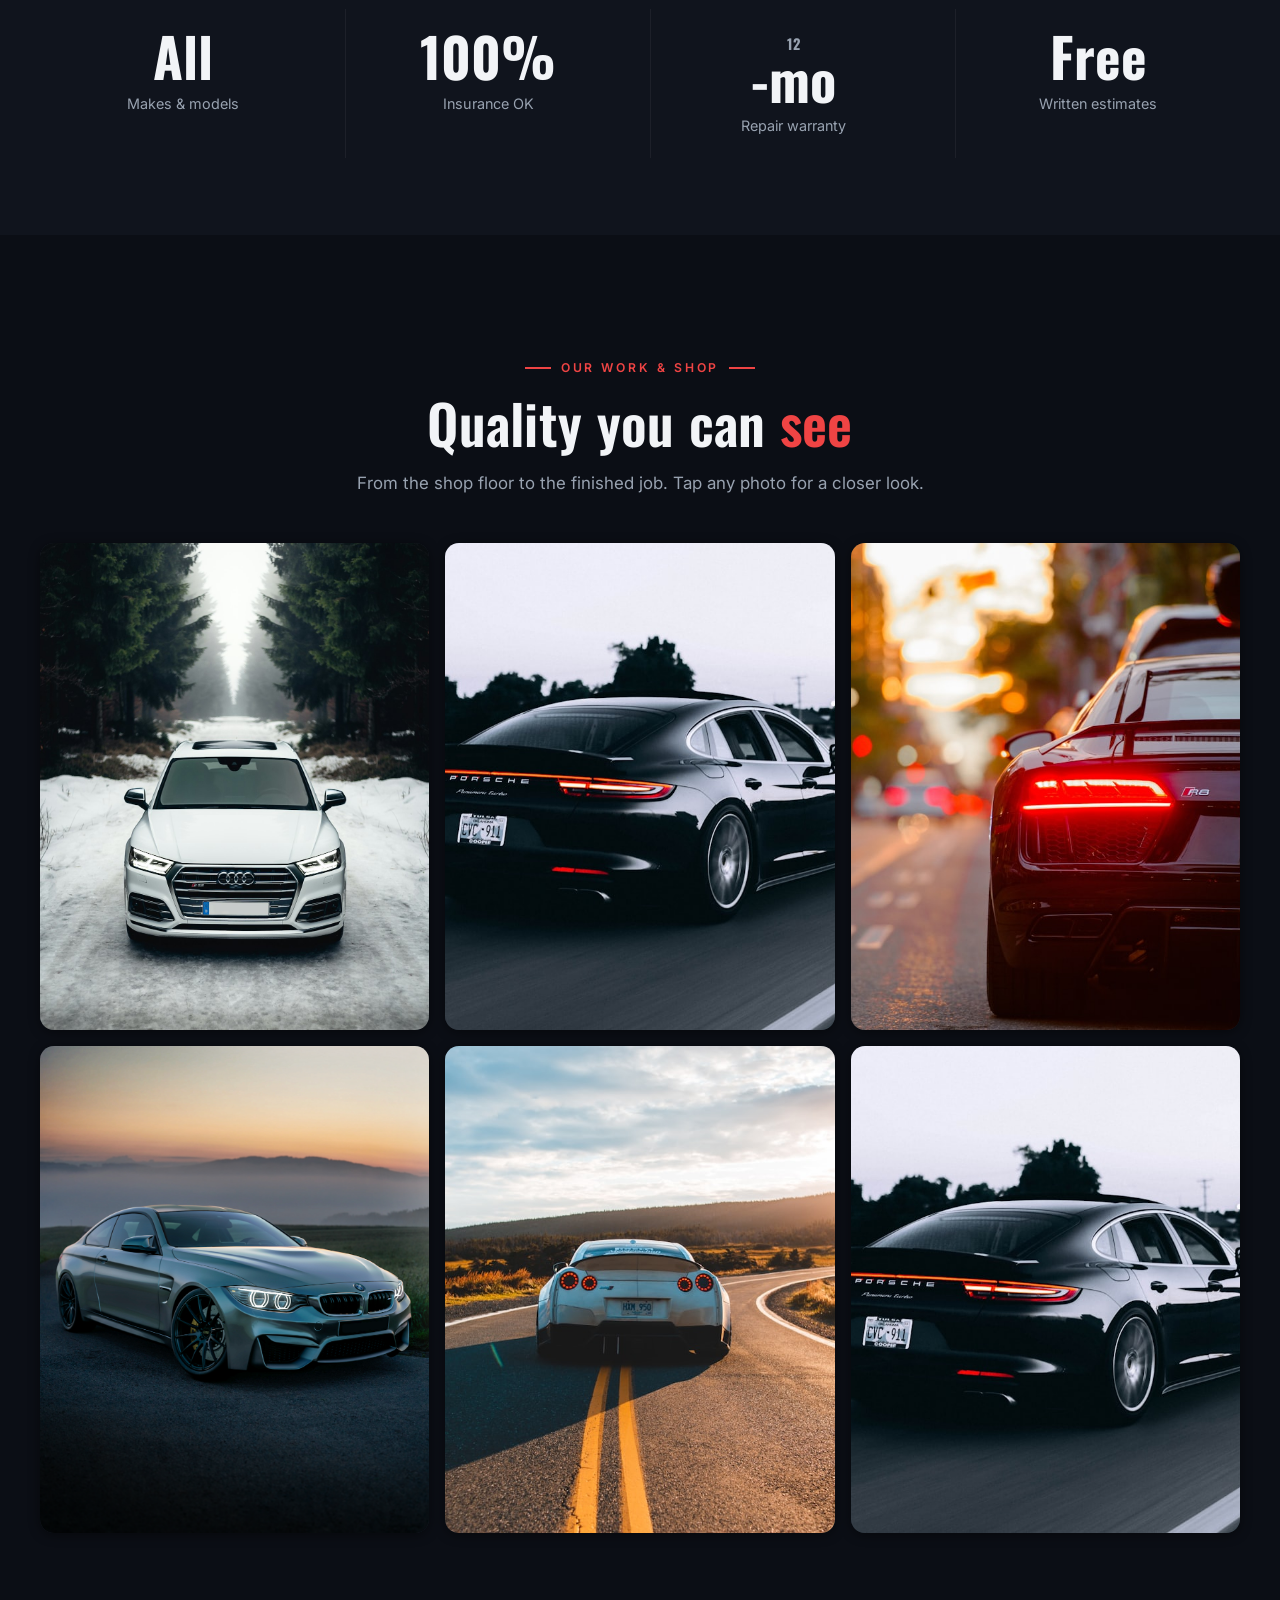
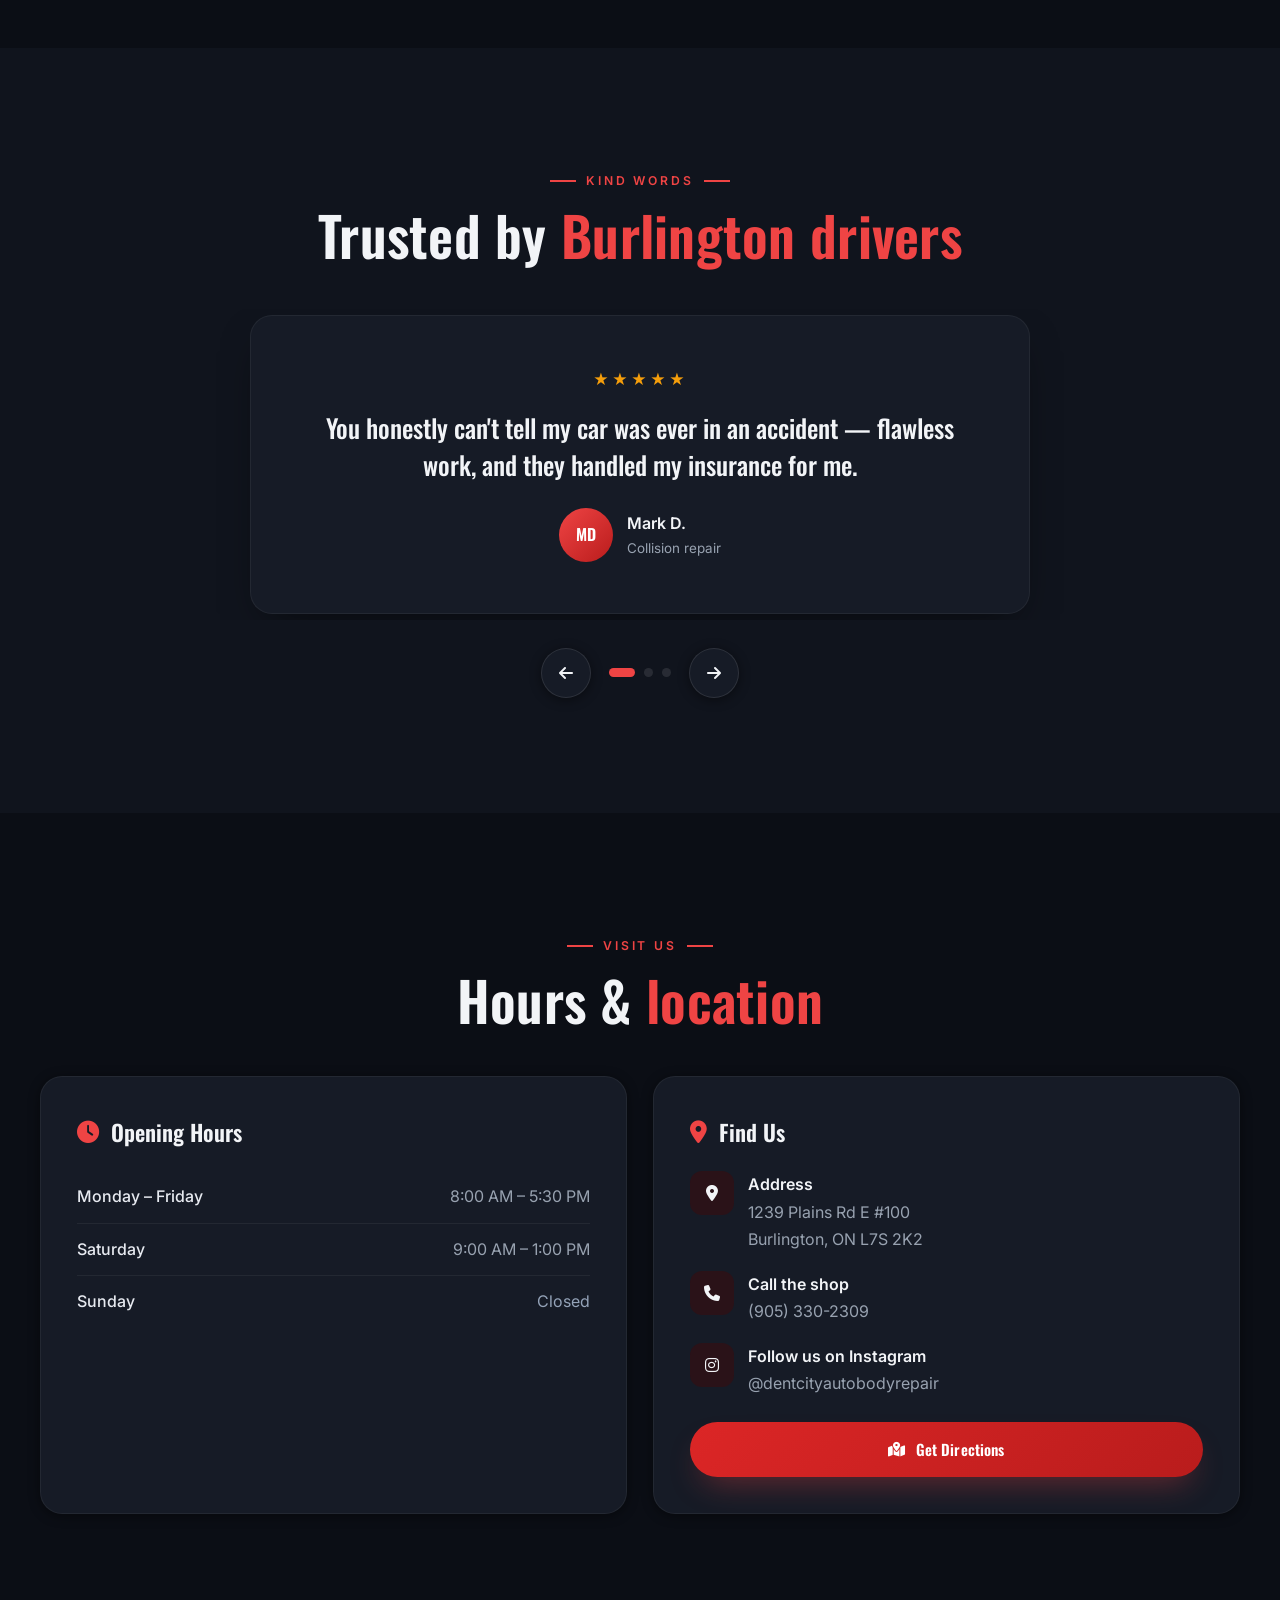
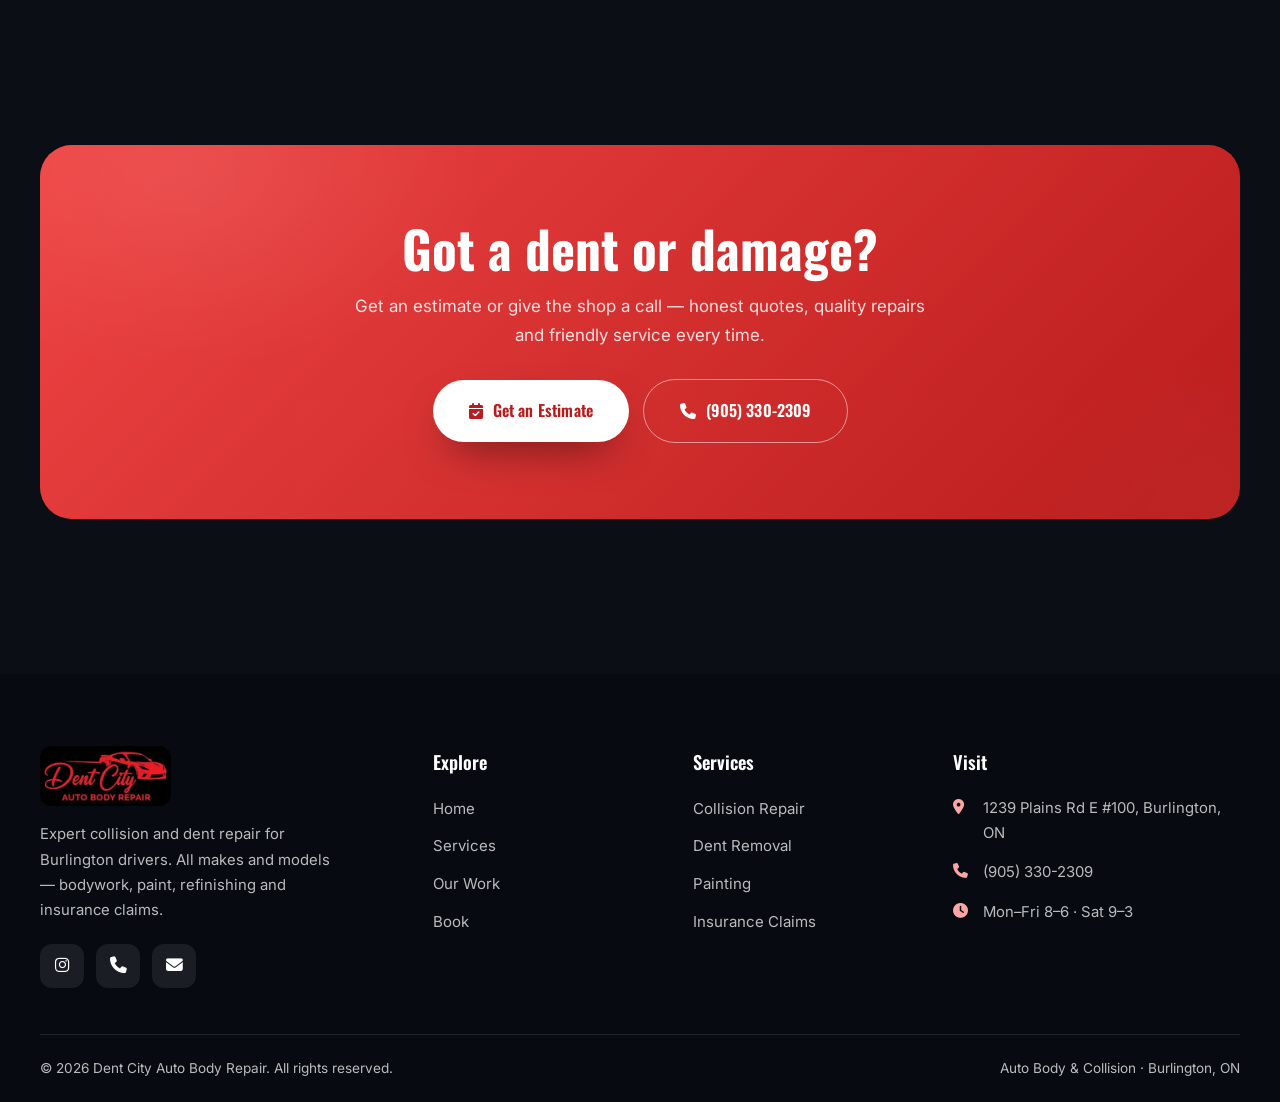
==== commit e414a6e1: "Dent City: dark-mode theme to match its red-on-black logo" ====
--- a/index.html
+++ b/index.html
@@ -5,7 +5,7 @@
   <meta name="viewport" content="width=device-width, initial-scale=1.0" />
   <title>Dent City Auto Body Repair | Auto Body &amp; Collision Repair in Burlington, ON</title>
   <meta name="description" content="Dent City Auto Body Repair — expert collision and dent repair in Burlington, ON. Paintless dent removal, collision repair, painting, refinishing and insurance claims. All makes & models. Call (905) 330-2309." />
-  <meta name="theme-color" content="#DC2626" />
+  <meta name="theme-color" content="#0B0E15" />
   <meta property="og:type" content="website" />
   <meta property="og:site_name" content="Dent City Auto Body Repair" />
   <meta property="og:title" content="Dent City Auto Body Repair | Auto Body &amp; Collision, Burlington" />
--- a/css/styles.css
+++ b/css/styles.css
@@ -478,3 +478,35 @@
 
 /* real-logo tweaks */
 .brand-logo{border-radius:8px!important;}
+
+/* ================= DENT CITY — DARK MODE (logo is red-on-black) ================= */
+:root{
+  --bg:#0B0E15; --bg-2:#10141D; --surface:#161B26; --surface-2:#1E2431;
+  --line:rgba(255,255,255,0.10); --line-2:rgba(255,255,255,0.055);
+  --navy:#F2F4F7; --navy-deep:#070A10; --navy-bright:#EF4444; --navy-soft:#2A1218;
+  --navy-grad:linear-gradient(135deg,#EF4444,#B91C1C);
+  --accent:#F59E0B; --ink:#E7EAF0; --ink-soft:#98A2B0; --white:#fff;
+  --shadow-sm:0 2px 12px rgba(0,0,0,0.45);
+  --shadow-md:0 18px 44px -18px rgba(0,0,0,0.65);
+  --shadow-lg:0 34px 72px -30px rgba(0,0,0,0.75);
+  --shadow-navy:0 16px 32px -12px rgba(239,68,68,0.4);
+}
+body{ background:var(--bg); color:var(--ink); }
+.site-header.scrolled{ background:rgba(11,14,21,0.86); border-bottom-color:var(--line-2); box-shadow:0 6px 26px -18px rgba(0,0,0,0.8); }
+.menu-toggle{ background:var(--navy-bright); }
+::selection{ background:var(--navy-bright); color:#fff; }
+.btn--white{ --bg:#fff; --fg:#B91C1C; }
+.marquee{ background:var(--surface); }
+.hero-photo,.story-media{ border-color:var(--surface-2); }
+.hero-tag{ background:var(--surface); border-color:var(--line); }
+.hero-tag b{ color:var(--ink); } .hero-tag small{ color:var(--ink-soft); }
+.field input,.field textarea,.field select{ background:var(--surface-2); border-color:var(--line); color:var(--ink); }
+.field input::placeholder,.field textarea::placeholder{ color:#68727f; }
+.chip-opt span{ background:var(--surface-2); border-color:var(--line); color:var(--ink); }
+.to-top{ background:var(--surface); color:var(--ink); border-color:var(--line); }
+.price-row .dots{ border-bottom-color:rgba(255,255,255,0.16); }
+.brand-logo{ border-radius:8px; }
+.ambient-gear{ opacity:.16; }
+.fab-cta{ background:var(--navy-bright); }
+.toast{ background:#1E2431; border-left-color:var(--navy-bright); }
+.toast i{ color:var(--navy-bright); }
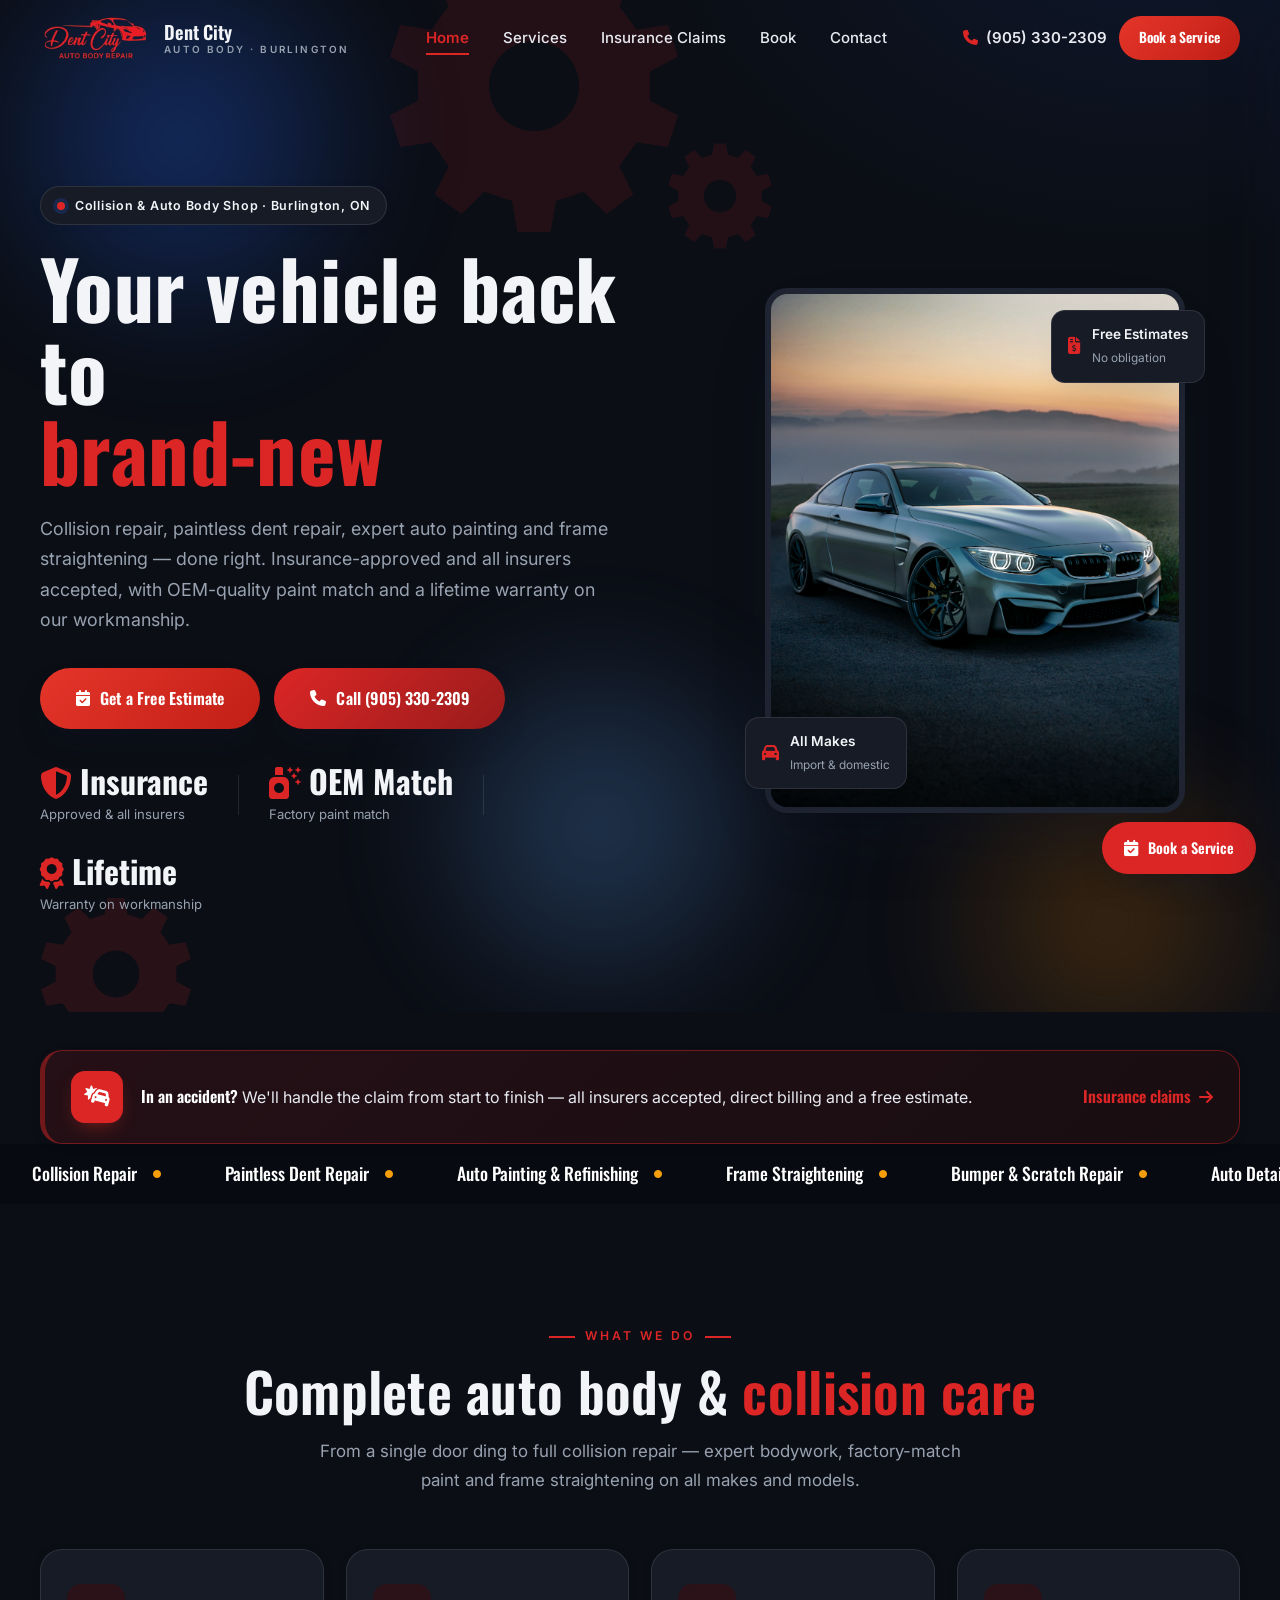
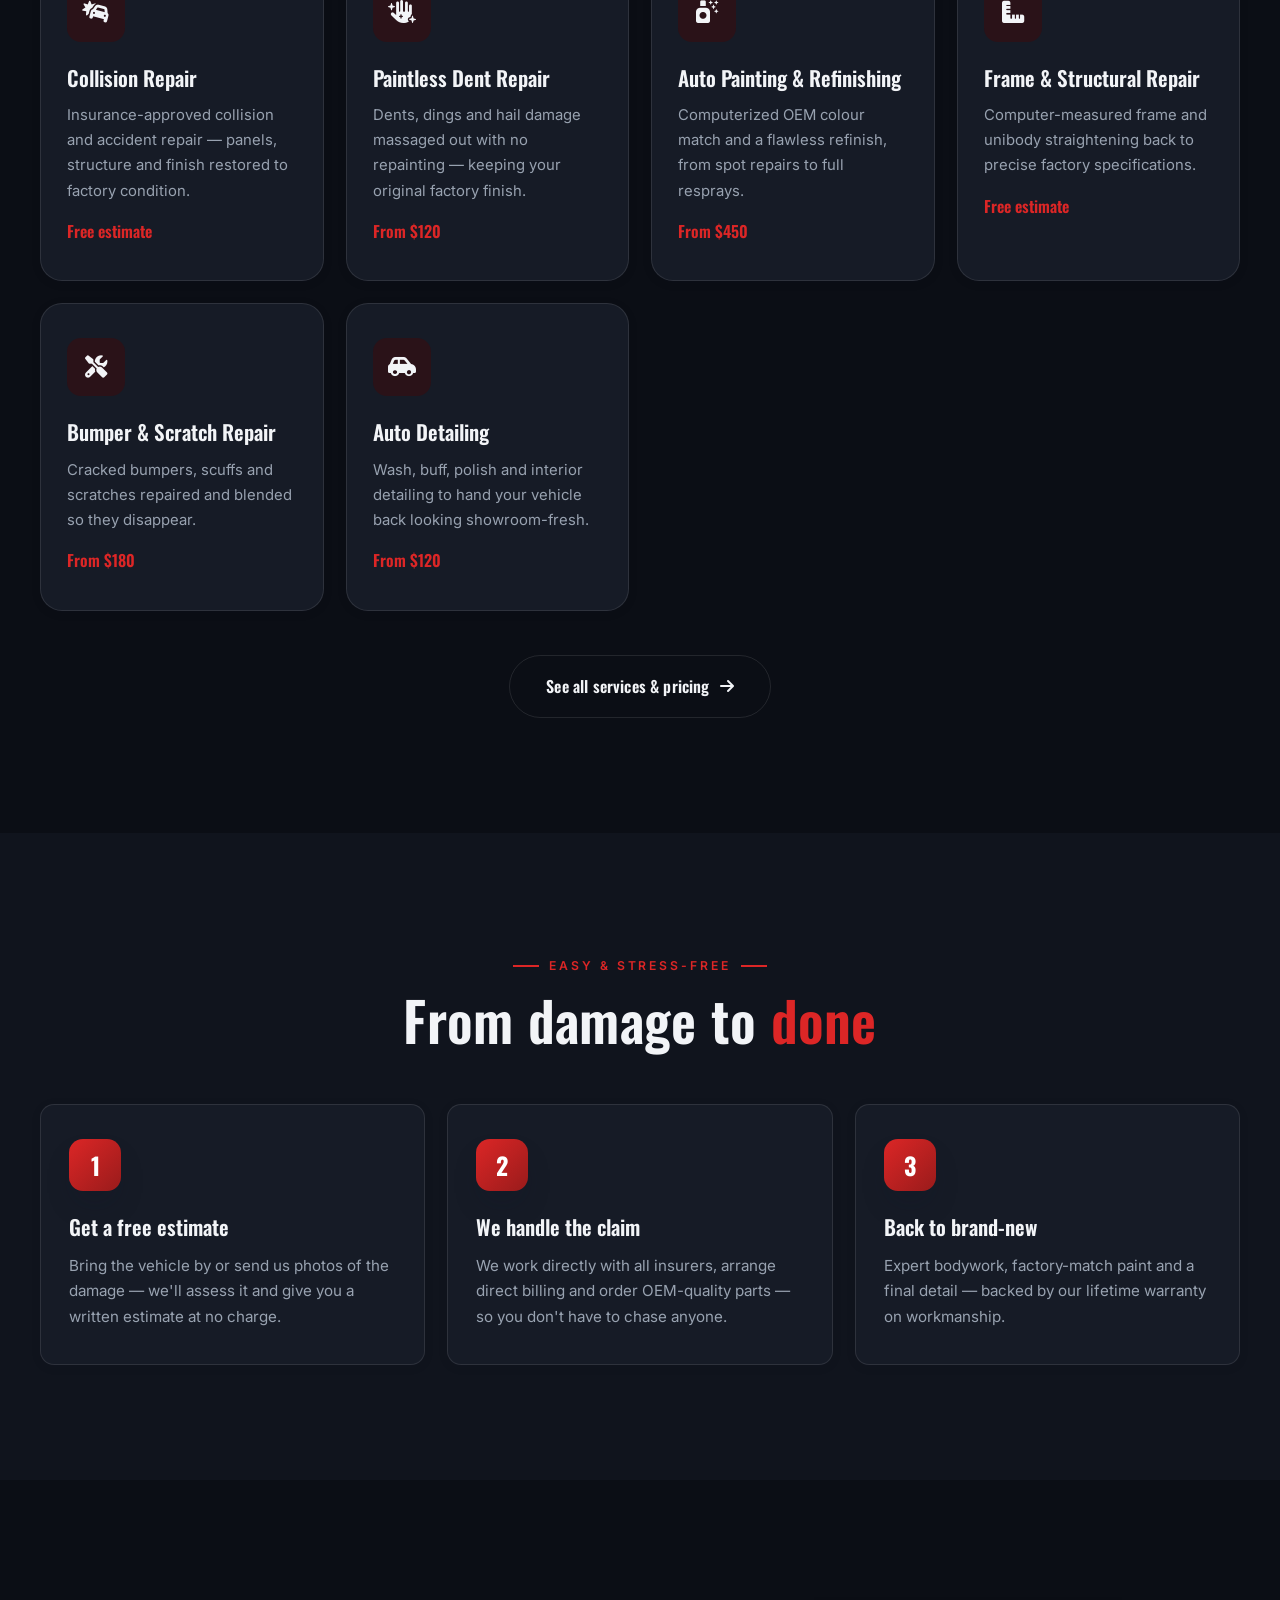
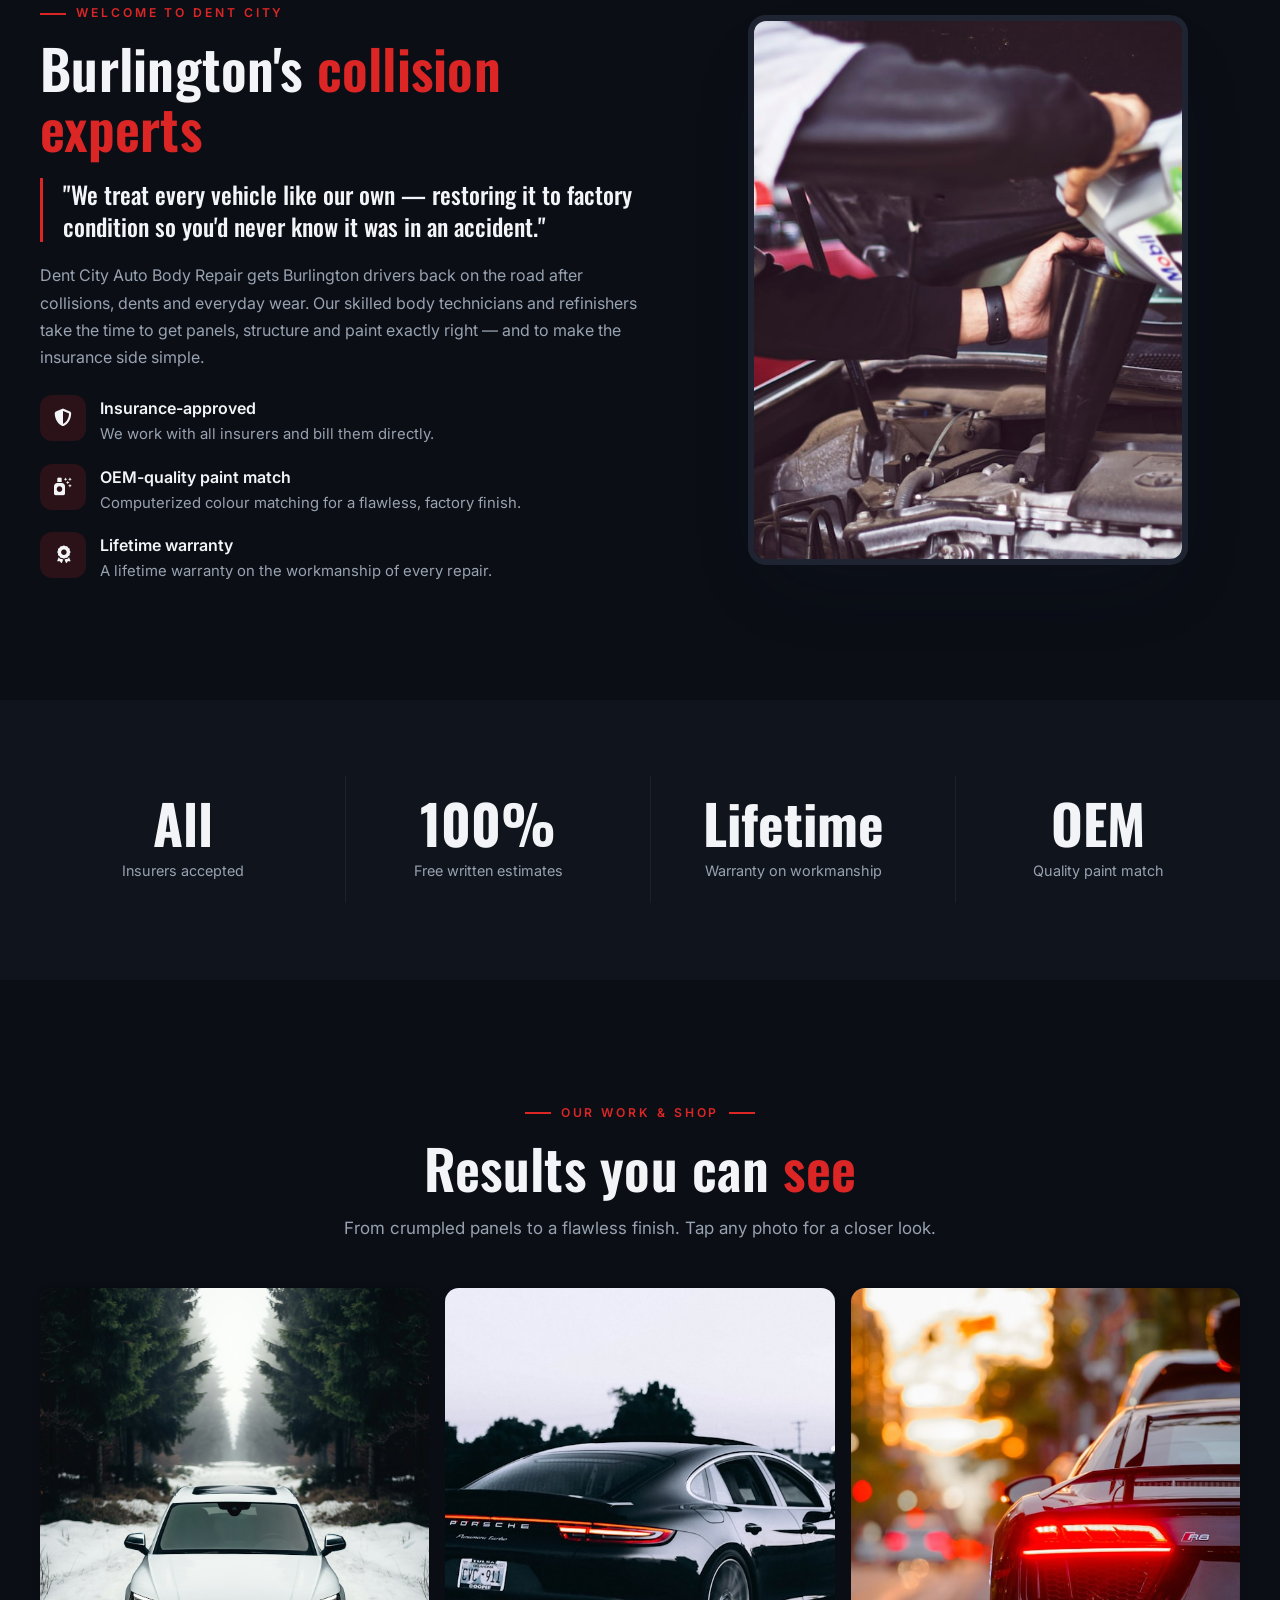
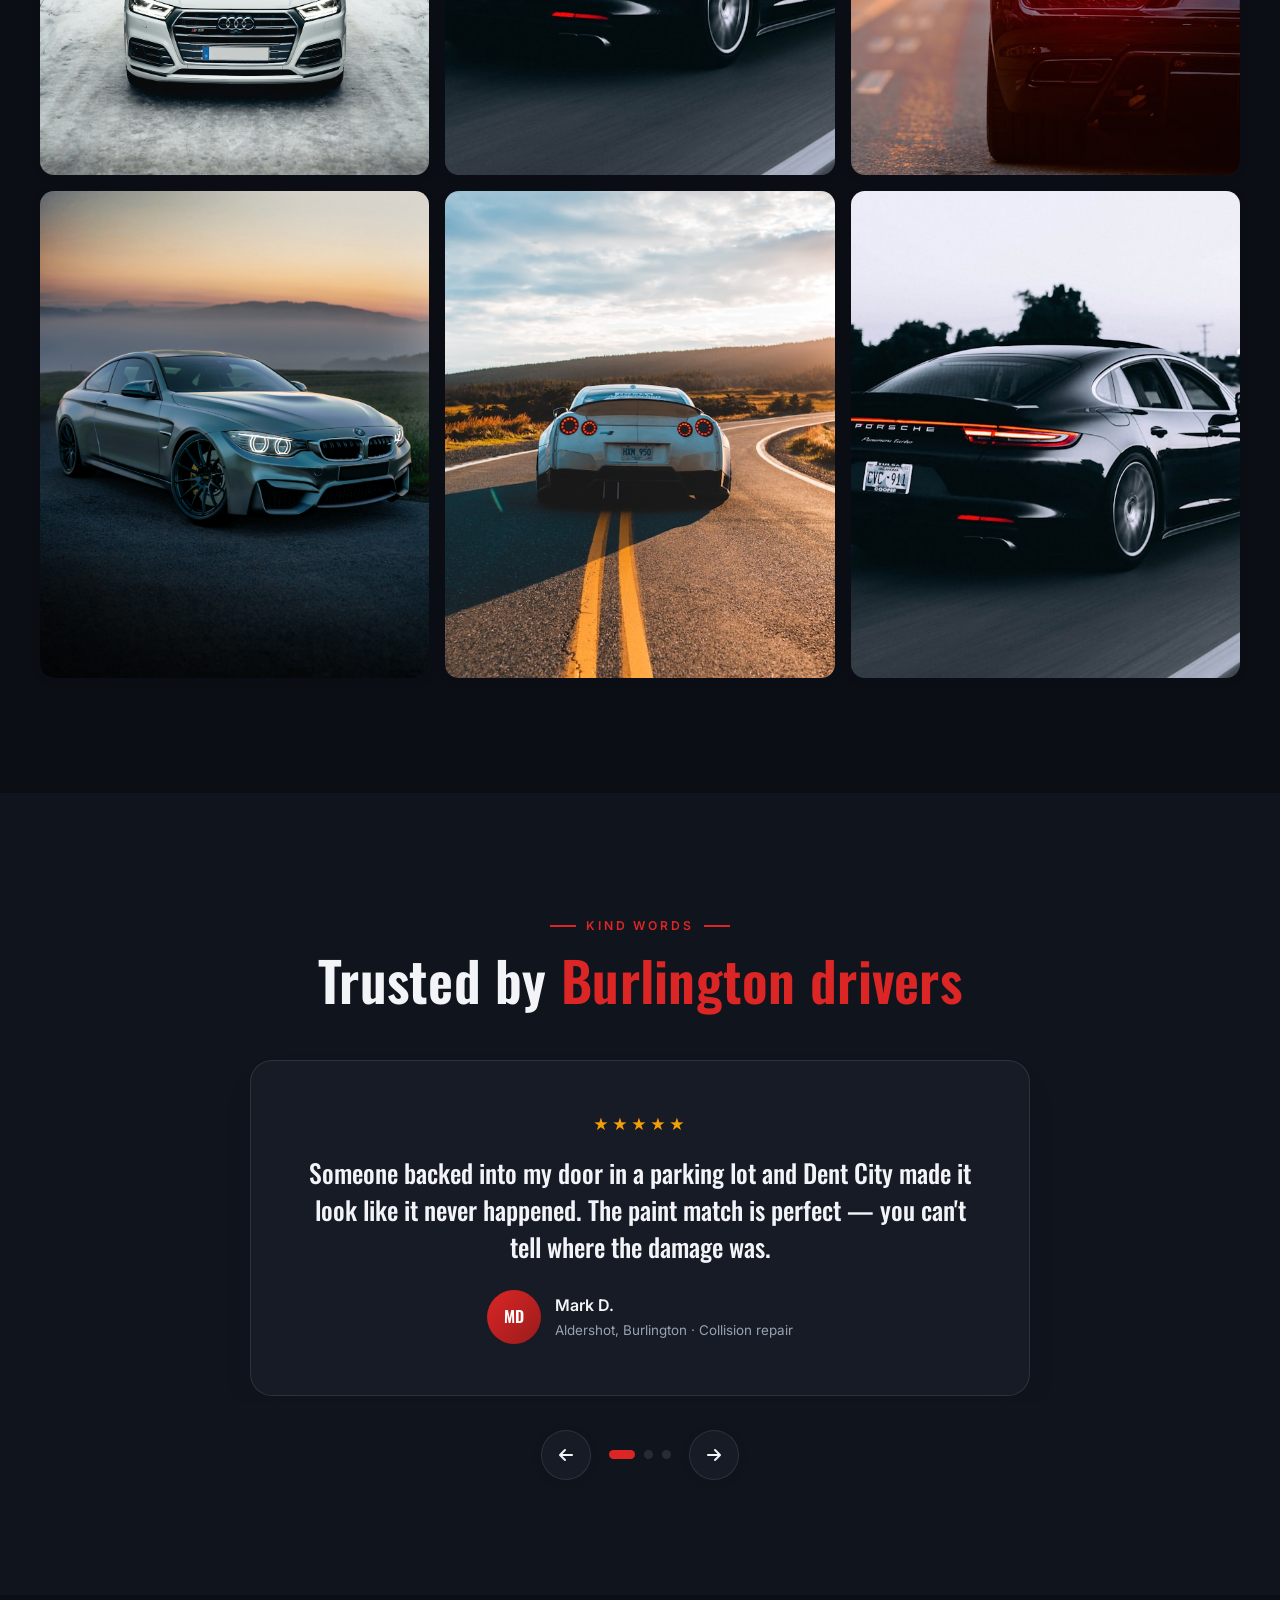
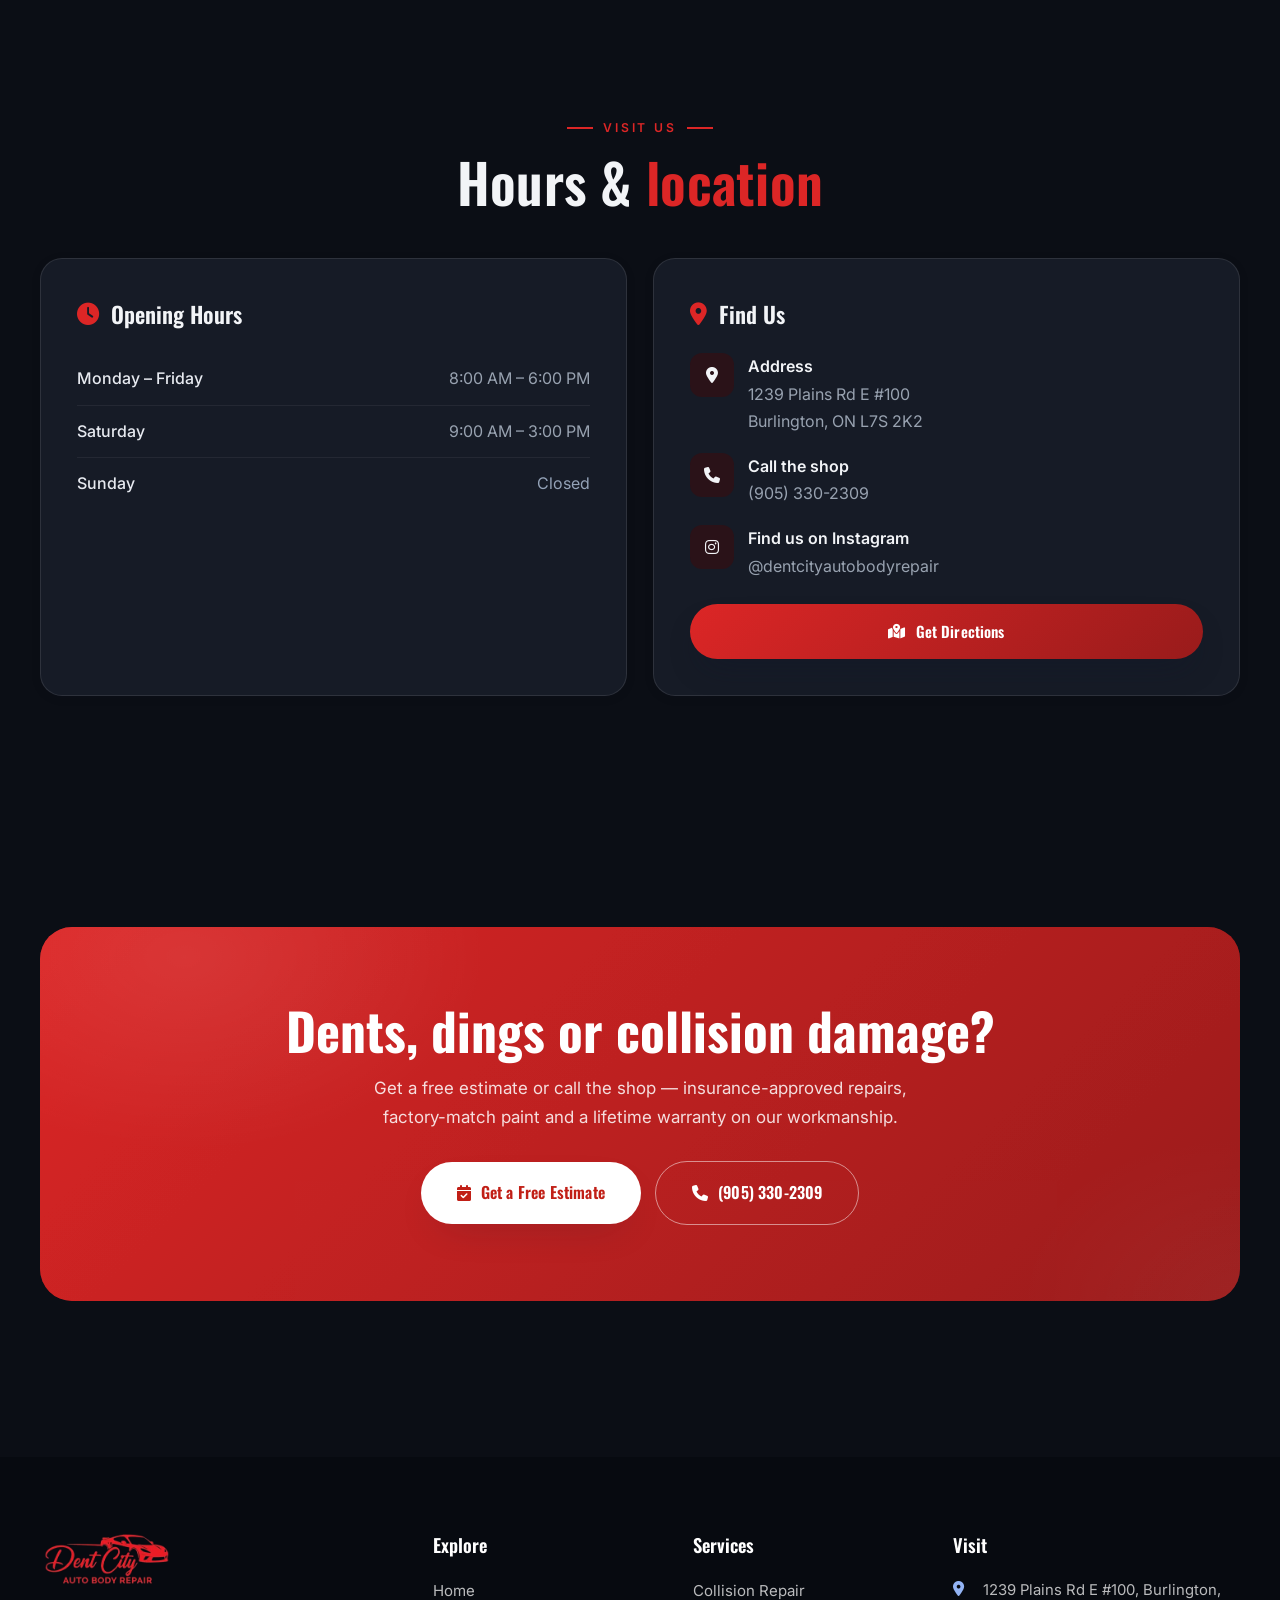
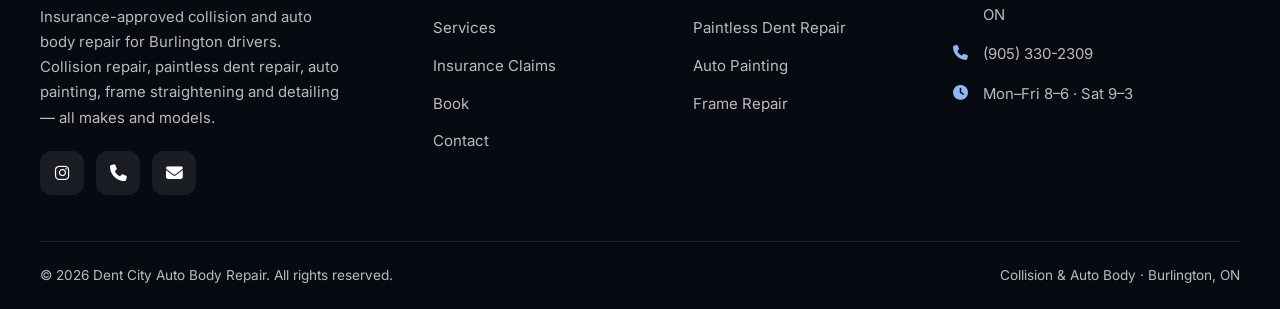
==== commit 22bc9359: "Rebuild to new template spec: 5-page core set, real branding + logo, category-specific content" ====
--- a/index.html
+++ b/index.html
@@ -3,13 +3,13 @@
 <head>
   <meta charset="UTF-8" />
   <meta name="viewport" content="width=device-width, initial-scale=1.0" />
-  <title>Dent City Auto Body Repair | Auto Body &amp; Collision Repair in Burlington, ON</title>
-  <meta name="description" content="Dent City Auto Body Repair — expert collision and dent repair in Burlington, ON. Paintless dent removal, collision repair, painting, refinishing and insurance claims. All makes & models. Call (905) 330-2309." />
+  <title>Dent City Auto Body Repair | Collision &amp; Auto Body Shop in Burlington, ON</title>
+  <meta name="description" content="Collision repair, paintless dent repair (PDR), auto painting &amp; frame straightening in Burlington, ON. Insurance-approved, all insurers accepted, OEM-quality paint match, lifetime warranty on workmanship. Call (905) 330-2309." />
   <meta name="theme-color" content="#0B0E15" />
   <meta property="og:type" content="website" />
   <meta property="og:site_name" content="Dent City Auto Body Repair" />
-  <meta property="og:title" content="Dent City Auto Body Repair | Auto Body &amp; Collision, Burlington" />
-  <meta property="og:description" content="Expert collision & dent repair in Burlington — bodywork, paint, refinishing & insurance claims. All makes & models." />
+  <meta property="og:title" content="Dent City Auto Body Repair | Collision &amp; Auto Body in Burlington, ON" />
+  <meta property="og:description" content="Insurance-approved collision repair, paintless dent repair, auto painting &amp; frame straightening — OEM-quality paint match and a lifetime warranty on workmanship." />
 
   <link rel="icon" type="image/svg+xml" href="assets/favicon.svg" />
   <link rel="preconnect" href="https://fonts.googleapis.com" />
@@ -21,14 +21,15 @@
   <script type="application/ld+json">
   {
     "@context": "https://schema.org",
-    "@type": "AutoRepair",
+    "@type": "AutoBodyShop",
     "name": "Dent City Auto Body Repair",
-    "description": "Expert collision and dent repair in Burlington — bodywork, paintless dent removal, painting, refinishing and insurance claims. All makes & models.",
+    "description": "Insurance-approved collision and auto body shop in Burlington — collision repair, paintless dent repair (PDR), auto painting & refinishing, frame straightening, bumper & scratch repair and detailing. All insurers accepted, OEM-quality paint match, lifetime warranty on workmanship.",
     "priceRange": "$$",
     "telephone": "+1-905-330-2309",
     "email": "info@dentcityautobody.ca",
     "address": { "@type": "PostalAddress", "streetAddress": "1239 Plains Rd E #100", "addressLocality": "Burlington", "addressRegion": "ON", "postalCode": "L7S 2K2", "addressCountry": "CA" },
     "areaServed": "Burlington",
+    "openingHours": ["Mo-Fr 08:00-18:00", "Sa 09:00-15:00"],
     "sameAs": ["https://www.instagram.com/dentcityautobodyrepair/"]
   }
   </script>
@@ -40,17 +41,18 @@
     <div class="container nav">
       <a href="index.html" class="brand" aria-label="Dent City Auto Body Repair home">
         <img src="assets/logo-mark.png" alt="Dent City Auto Body Repair" class="brand-logo" />
-        <span class="brand-name"><b>Dent City</b><small>Services · Burlington</small></span>
+        <span class="brand-name"><b>Dent City</b><small>Auto Body · Burlington</small></span>
       </a>
       <nav class="nav-links" aria-label="Primary">
         <a href="index.html" class="active">Home</a>
         <a href="services.html">Services</a>
-        <a href="index.html#gallery">Our Work</a>
+        <a href="diagnostics.html">Insurance Claims</a>
         <a href="book.html">Book</a>
+        <a href="contact.html">Contact</a>
       </nav>
       <div class="nav-actions">
         <a href="tel:+19053302309" class="nav-phone"><i class="fa-solid fa-phone"></i> (905) 330-2309</a>
-        <a href="book.html#quote" class="btn btn--sm">Get an Estimate</a>
+        <a href="book.html#quote" class="btn btn--sm">Book a Service</a>
         <button class="menu-toggle" id="menuToggle" aria-label="Open menu"><i class="fa-solid fa-bars"></i></button>
       </div>
     </div>
@@ -60,95 +62,108 @@
   <div class="scrim" id="scrim"></div>
   <aside class="mobile-drawer" id="drawer" aria-label="Mobile menu">
     <div class="drawer-head">
-      <img src="assets/logo-mark.png" alt="Dent City Auto Body Repair" style="height:44px;border-radius:10px" />
+      <img src="assets/logo-mark.png" alt="Dent City Auto Body Repair" style="height:44px" />
       <button class="drawer-close" id="drawerClose" aria-label="Close menu"><i class="fa-solid fa-xmark"></i></button>
     </div>
     <nav>
       <a href="index.html" class="active">Home <i class="fa-solid fa-chevron-right"></i></a>
       <a href="services.html">Services <i class="fa-solid fa-chevron-right"></i></a>
-      <a href="index.html#gallery">Our Work <i class="fa-solid fa-chevron-right"></i></a>
+      <a href="diagnostics.html">Insurance Claims <i class="fa-solid fa-chevron-right"></i></a>
       <a href="book.html">Book <i class="fa-solid fa-chevron-right"></i></a>
+      <a href="contact.html">Contact <i class="fa-solid fa-chevron-right"></i></a>
     </nav>
     <div class="drawer-cta">
-      <a href="book.html#quote" class="btn btn--block">Get an Estimate</a>
-      <a href="tel:+19053302309" class="btn btn--ghost btn--block"><i class="fa-solid fa-phone"></i> Call the Shop</a>
+      <a href="book.html#quote" class="btn btn--block">Book a Service</a>
+      <a href="tel:+19053302309" class="btn btn--navy btn--block"><i class="fa-solid fa-phone"></i> Call the Shop</a>
     </div>
     <div class="drawer-contact">
       <a href="tel:+19053302309"><i class="fa-solid fa-phone"></i> (905) 330-2309</a>
-      <span><i class="fa-solid fa-location-dot"></i> 1239 Plains Rd E #100, Burlington</span>
+      <span><i class="fa-solid fa-location-dot"></i> 1239 Plains Rd E #100, Burlington, ON</span>
     </div>
   </aside>
 
-  <!-- ============ HERO ============ -->
+  <!-- ============ HERO (dual-path: Book OR Call) ============ -->
   <section class="hero">
     <div class="hero-bg" aria-hidden="true">
       <span class="ambient-blob b1"></span>
       <span class="ambient-blob b2"></span>
       <span class="ambient-blob b3"></span>
-      <img class="ambient-gear g1" data-spin="20" src="assets/gear.svg" alt="" />
-      <img class="ambient-gear g2" data-spin="-14" src="assets/gear.svg" alt="" />
-      <img class="ambient-gear g3" data-spin="11" src="assets/gear.svg" alt="" />
+      <img class="ambient-gear g1" src="assets/gear.svg" alt="" />
+      <img class="ambient-gear g2" src="assets/gear.svg" alt="" />
+      <img class="ambient-gear g3" src="assets/gear.svg" alt="" />
     </div>
     <div class="container hero-grid">
       <div class="hero-content">
-        <span class="hero-badge reveal"><span class="dot"></span> Auto Body &amp; Collision · Burlington, ON</span>
-        <h1 class="hero-title reveal d1">Back to <em>flawless</em>,<br/>every time</h1>
-        <p class="hero-sub reveal d2">Expert collision and dent repair in Burlington — from paintless dent removal to full collision work and flawless, colour-matched refinishing. All makes and models, insurance claims welcome.</p>
+        <span class="hero-badge reveal"><span class="dot"></span> Collision &amp; Auto Body Shop · Burlington, ON</span>
+        <h1 class="hero-title reveal d1">Your vehicle back to<br/><em>brand-new</em></h1>
+        <p class="hero-sub reveal d2">Collision repair, paintless dent repair, expert auto painting and frame straightening — done right. Insurance-approved and all insurers accepted, with OEM-quality paint match and a lifetime warranty on our workmanship.</p>
         <div class="hero-ctas reveal d3">
           <a href="book.html#quote" class="btn btn--lg"><i class="fa-solid fa-calendar-check"></i> Get a Free Estimate</a>
-          <a href="tel:+19053302309" class="btn btn--ghost btn--lg"><i class="fa-solid fa-phone"></i> (905) 330-2309</a>
+          <a href="tel:+19053302309" class="btn btn--navy btn--lg"><i class="fa-solid fa-phone"></i> Call (905) 330-2309</a>
         </div>
         <div class="hero-meta reveal d4">
-          <div class="m"><b>All Makes</b><span>&amp; models</span></div>
+          <div class="m"><b><i class="fa-solid fa-shield-halved" style="color:var(--navy-bright)"></i> Insurance</b><span>Approved &amp; all insurers</span></div>
           <div class="divider"></div>
-          <div class="m"><b>Insurance</b><span>Claims welcome</span></div>
+          <div class="m"><b><i class="fa-solid fa-spray-can-sparkles" style="color:var(--navy-bright)"></i> OEM Match</b><span>Factory paint match</span></div>
           <div class="divider"></div>
-          <div class="m"><b>Guaranteed</b><span>Workmanship</span></div>
+          <div class="m"><b><i class="fa-solid fa-award" style="color:var(--navy-bright)"></i> Lifetime</b><span>Warranty on workmanship</span></div>
         </div>
       </div>
       <div class="hero-visual" id="heroVisual">
         <div class="hero-photo-wrap">
-          <div class="hero-photo"><img src="assets/photos/hero.jpg" alt="A flawless finish at Dent City Auto Body Repair" /></div>
-          <div class="hero-tag t1"><i class="fa-solid fa-shield-halved"></i><div><b>Free Estimates</b><small>No obligation</small></div></div>
-          <div class="hero-tag t2"><i class="fa-solid fa-car"></i><div><b>Insurance</b><small>Claims welcome</small></div></div>
-        </div>
-      </div>
-    </div>
-  </section>
+          <!-- REPLACE WITH REAL PHOTO: shop storefront / bay with a car on the lift -->
+          <div class="hero-photo"><img src="assets/photos/hero.jpg" alt="Collision repair and refinishing work at Dent City Auto Body Repair" data-zoom /></div>
+          <div class="hero-tag t1"><i class="fa-solid fa-file-invoice-dollar"></i><div><b>Free Estimates</b><small>No obligation</small></div></div>
+          <div class="hero-tag t2"><i class="fa-solid fa-car"></i><div><b>All Makes</b><small>Import &amp; domestic</small></div></div>
+        </div>
+      </div>
+    </div>
+  </section>
+
+  <!-- ============ INSURANCE-CLAIM CALLOUT ============ -->
+  <div class="container">
+    <a href="diagnostics.html" class="ce-band reveal">
+      <span class="ce-ico"><i class="fa-solid fa-car-burst"></i></span>
+      <span class="ce-txt"><b>In an accident?</b> We'll handle the claim from start to finish — all insurers accepted, direct billing and a free estimate.</span>
+      <span class="ce-go">Insurance claims <i class="fa-solid fa-arrow-right"></i></span>
+    </a>
+  </div>
 
   <!-- ============ MARQUEE ============ -->
   <div class="marquee" aria-hidden="true">
     <div class="marquee-track">
-      <span class="marquee-item">Dent Removal <i class="fa-solid fa-circle"></i></span>
       <span class="marquee-item">Collision Repair <i class="fa-solid fa-circle"></i></span>
-      <span class="marquee-item">Painting &amp; Refinishing <i class="fa-solid fa-circle"></i></span>
-      <span class="marquee-item">Bumper Repair <i class="fa-solid fa-circle"></i></span>
-      <span class="marquee-item">Rust Repair <i class="fa-solid fa-circle"></i></span>
-      <span class="marquee-item">Scratch Repair <i class="fa-solid fa-circle"></i></span>
+      <span class="marquee-item">Paintless Dent Repair <i class="fa-solid fa-circle"></i></span>
+      <span class="marquee-item">Auto Painting &amp; Refinishing <i class="fa-solid fa-circle"></i></span>
+      <span class="marquee-item">Frame Straightening <i class="fa-solid fa-circle"></i></span>
+      <span class="marquee-item">Bumper &amp; Scratch Repair <i class="fa-solid fa-circle"></i></span>
+      <span class="marquee-item">Auto Detailing <i class="fa-solid fa-circle"></i></span>
       <span class="marquee-item">Insurance Claims <i class="fa-solid fa-circle"></i></span>
-      <span class="marquee-item">Dent Removal <i class="fa-solid fa-circle"></i></span>
       <span class="marquee-item">Collision Repair <i class="fa-solid fa-circle"></i></span>
-      <span class="marquee-item">Painting &amp; Refinishing <i class="fa-solid fa-circle"></i></span>
-      <span class="marquee-item">Bumper Repair <i class="fa-solid fa-circle"></i></span>
-      <span class="marquee-item">Rust Repair <i class="fa-solid fa-circle"></i></span>
-      <span class="marquee-item">Scratch Repair <i class="fa-solid fa-circle"></i></span>
+      <span class="marquee-item">Paintless Dent Repair <i class="fa-solid fa-circle"></i></span>
+      <span class="marquee-item">Auto Painting &amp; Refinishing <i class="fa-solid fa-circle"></i></span>
+      <span class="marquee-item">Frame Straightening <i class="fa-solid fa-circle"></i></span>
+      <span class="marquee-item">Bumper &amp; Scratch Repair <i class="fa-solid fa-circle"></i></span>
+      <span class="marquee-item">Auto Detailing <i class="fa-solid fa-circle"></i></span>
       <span class="marquee-item">Insurance Claims <i class="fa-solid fa-circle"></i></span>
     </div>
   </div>
 
-  <!-- ============ SERVICES TEASER ============ -->
+  <!-- ============ SERVICES BY SYSTEM ============ -->
   <section class="section" id="services">
     <div class="container center">
       <span class="eyebrow eyebrow--center reveal">What We Do</span>
-      <h2 class="section-title reveal d1">Bodywork done <em>right</em></h2>
-      <p class="section-lead reveal d2">From a small ding to major collision damage — our skilled technicians make it disappear.</p>
+      <h2 class="section-title reveal d1">Complete auto body &amp; <em>collision care</em></h2>
+      <p class="section-lead reveal d2">From a single door ding to full collision repair — expert bodywork, factory-match paint and frame straightening on all makes and models.</p>
     </div>
     <div class="container">
       <div class="feat-grid">
-        <div class="feat-card reveal d1"><div class="ic"><i class="fa-solid fa-car-burst"></i></div><h3>Collision Repair</h3><p>Full collision and structural repair, restored to factory spec.</p><span class="from">Free estimate</span></div>
-        <div class="feat-card reveal d2"><div class="ic"><i class="fa-solid fa-screwdriver-wrench"></i></div><h3>Dent Removal</h3><p>Paintless dent removal for dings, dents and hail damage.</p><span class="from">From $90</span></div>
-        <div class="feat-card reveal d3"><div class="ic"><i class="fa-solid fa-spray-can-sparkles"></i></div><h3>Painting &amp; Refinishing</h3><p>Expert colour-matched painting and a factory-quality finish.</p><span class="from">Free estimate</span></div>
-        <div class="feat-card reveal d4"><div class="ic"><i class="fa-solid fa-file-shield"></i></div><h3>Insurance Claims</h3><p>We work with all major insurers and handle the paperwork.</p><span class="from">Welcome</span></div>
+        <div class="feat-card reveal d1"><div class="ic"><i class="fa-solid fa-car-burst"></i></div><h3>Collision Repair</h3><p>Insurance-approved collision and accident repair — panels, structure and finish restored to factory condition.</p><span class="from">Free estimate</span></div>
+        <div class="feat-card reveal d2"><div class="ic"><i class="fa-solid fa-hand-sparkles"></i></div><h3>Paintless Dent Repair</h3><p>Dents, dings and hail damage massaged out with no repainting — keeping your original factory finish.</p><span class="from">From $120</span></div>
+        <div class="feat-card reveal d3"><div class="ic"><i class="fa-solid fa-spray-can-sparkles"></i></div><h3>Auto Painting &amp; Refinishing</h3><p>Computerized OEM colour match and a flawless refinish, from spot repairs to full resprays.</p><span class="from">From $450</span></div>
+        <div class="feat-card reveal d4"><div class="ic"><i class="fa-solid fa-ruler-combined"></i></div><h3>Frame &amp; Structural Repair</h3><p>Computer-measured frame and unibody straightening back to precise factory specifications.</p><span class="from">Free estimate</span></div>
+        <div class="feat-card reveal d1"><div class="ic"><i class="fa-solid fa-screwdriver-wrench"></i></div><h3>Bumper &amp; Scratch Repair</h3><p>Cracked bumpers, scuffs and scratches repaired and blended so they disappear.</p><span class="from">From $180</span></div>
+        <div class="feat-card reveal d2"><div class="ic"><i class="fa-solid fa-car-side"></i></div><h3>Auto Detailing</h3><p>Wash, buff, polish and interior detailing to hand your vehicle back looking showroom-fresh.</p><span class="from">From $120</span></div>
       </div>
       <div class="center" style="margin-top:44px"><a href="services.html" class="btn btn--ghost btn--lg reveal">See all services &amp; pricing <i class="fa-solid fa-arrow-right"></i></a></div>
     </div>
@@ -157,34 +172,35 @@
   <!-- ============ HOW IT WORKS ============ -->
   <section class="section section--alt" id="how">
     <div class="container center">
-      <span class="eyebrow eyebrow--center reveal">Easy &amp; Honest</span>
-      <h2 class="section-title reveal d1">Getting your car fixed is <em>simple</em></h2>
+      <span class="eyebrow eyebrow--center reveal">Easy &amp; Stress-Free</span>
+      <h2 class="section-title reveal d1">From damage to <em>done</em></h2>
     </div>
     <div class="container">
       <div class="steps">
-        <div class="step reveal d1"><div class="step-num">1</div><h3>Send us photos</h3><p>Snap a few photos of the damage or bring your vehicle by the shop.</p></div>
-        <div class="step reveal d2"><div class="step-num">2</div><h3>Free written estimate</h3><p>A clear, no-obligation estimate — we'll deal with your insurer if you'd like.</p></div>
-        <div class="step reveal d3"><div class="step-num">3</div><h3>Drive away flawless</h3><p>Expert repair and refinishing, guaranteed and on time.</p></div>
-      </div>
-    </div>
-  </section>
-
-  <!-- ============ ABOUT ============ -->
+        <div class="step reveal d1"><div class="step-num">1</div><h3>Get a free estimate</h3><p>Bring the vehicle by or send us photos of the damage — we'll assess it and give you a written estimate at no charge.</p></div>
+        <div class="step reveal d2"><div class="step-num">2</div><h3>We handle the claim</h3><p>We work directly with all insurers, arrange direct billing and order OEM-quality parts — so you don't have to chase anyone.</p></div>
+        <div class="step reveal d3"><div class="step-num">3</div><h3>Back to brand-new</h3><p>Expert bodywork, factory-match paint and a final detail — backed by our lifetime warranty on workmanship.</p></div>
+      </div>
+    </div>
+  </section>
+
+  <!-- ============ ABOUT / CERTIFICATIONS ============ -->
   <section class="section" id="about">
     <div class="container story-grid">
       <div class="story-text">
         <span class="eyebrow reveal">Welcome To Dent City</span>
-        <h2 class="section-title reveal d1">Burlington's trusted <em>body shop</em></h2>
-        <p class="story-quote reveal d2">"We treat every repair like it's our own car — flawless, honest and guaranteed."</p>
-        <p class="reveal d2" style="color:var(--ink-soft)">Dent City Auto Body Repair brings damaged vehicles back to life. From minor dents to major collision work, our skilled technicians restore your car to its factory finish — and handle the insurance paperwork for you.</p>
+        <h2 class="section-title reveal d1">Burlington's <em>collision experts</em></h2>
+        <p class="story-quote reveal d2">"We treat every vehicle like our own — restoring it to factory condition so you'd never know it was in an accident."</p>
+        <p class="reveal d2" style="color:var(--ink-soft)">Dent City Auto Body Repair gets Burlington drivers back on the road after collisions, dents and everyday wear. Our skilled body technicians and refinishers take the time to get panels, structure and paint exactly right — and to make the insurance side simple.</p>
         <div class="story-features">
-          <div class="story-feature reveal d1"><span class="ic"><i class="fa-solid fa-car"></i></span><div><b>All makes &amp; models</b><p>Foreign and domestic, cars, SUVs and light trucks.</p></div></div>
-          <div class="story-feature reveal d2"><span class="ic"><i class="fa-solid fa-user-gear"></i></span><div><b>Skilled technicians</b><p>Expert body, paint and refinishing you can trust.</p></div></div>
-          <div class="story-feature reveal d3"><span class="ic"><i class="fa-solid fa-file-invoice-dollar"></i></span><div><b>Insurance approved</b><p>We work with all major insurers on your claim.</p></div></div>
+          <div class="story-feature reveal d1"><span class="ic"><i class="fa-solid fa-shield-halved"></i></span><div><b>Insurance-approved</b><p>We work with all insurers and bill them directly.</p></div></div>
+          <div class="story-feature reveal d2"><span class="ic"><i class="fa-solid fa-spray-can-sparkles"></i></span><div><b>OEM-quality paint match</b><p>Computerized colour matching for a flawless, factory finish.</p></div></div>
+          <div class="story-feature reveal d3"><span class="ic"><i class="fa-solid fa-award"></i></span><div><b>Lifetime warranty</b><p>A lifetime warranty on the workmanship of every repair.</p></div></div>
         </div>
       </div>
       <div class="story-collage reveal-scale">
-        <div class="story-media"><img src="assets/photos/about.jpg" alt="Oil and fluid service at Dent City" data-parallax="22" /></div>
+        <!-- REPLACE WITH REAL PHOTO: the shop, team, or a car being repaired -->
+        <div class="story-media"><img src="assets/photos/about.jpg" alt="Collision repair work at Dent City Auto Body Repair" data-parallax="22" /></div>
       </div>
     </div>
   </section>
@@ -193,10 +209,10 @@
   <section class="section--tight section--alt">
     <div class="container">
       <div class="stats">
-        <div class="stat reveal d1"><b>All</b><span>Makes &amp; models</span></div>
-        <div class="stat reveal d2"><b>100%</b><span>Insurance OK</span></div>
-        <div class="stat reveal d3"><b><span data-count="12">0</span>-mo</b><span>Repair warranty</span></div>
-        <div class="stat reveal d4"><b>Free</b><span>Written estimates</span></div>
+        <div class="stat reveal d1"><b>All</b><span>Insurers accepted</span></div>
+        <div class="stat reveal d2"><b>100%</b><span>Free written estimates</span></div>
+        <div class="stat reveal d3"><b>Lifetime</b><span>Warranty on workmanship</span></div>
+        <div class="stat reveal d4"><b>OEM</b><span>Quality paint match</span></div>
       </div>
     </div>
   </section>
@@ -205,17 +221,18 @@
   <section class="section" id="gallery">
     <div class="container center">
       <span class="eyebrow eyebrow--center reveal">Our Work &amp; Shop</span>
-      <h2 class="section-title reveal d1">Quality you can <em>see</em></h2>
-      <p class="section-lead reveal d2">From the shop floor to the finished job. Tap any photo for a closer look.</p>
-    </div>
-    <div class="container">
+      <h2 class="section-title reveal d1">Results you can <em>see</em></h2>
+      <p class="section-lead reveal d2">From crumpled panels to a flawless finish. Tap any photo for a closer look.</p>
+    </div>
+    <div class="container">
+      <!-- REPLACE WITH REAL PHOTOS: before/after collision repairs, paint booth, dent work, storefront sign -->
       <div class="gallery reveal">
-        <div class="gal-item" data-cap="Flawless finish, every panel"><img src="assets/photos/g1.jpg" alt="Panel repair and bodywork" /><span class="gal-cap">Flawless Finish</span></div>
-        <div class="gal-item" data-cap="Colour-matched paint"><img src="assets/photos/g2.jpg" alt="Colour-matched paint finish" /><span class="gal-cap">Colour Match</span></div>
-        <div class="gal-item" data-cap="Restored to like-new"><img src="assets/photos/g3.jpg" alt="Restored to like-new" /><span class="gal-cap">Like New</span></div>
-        <div class="gal-item" data-cap="Ready for pickup"><img src="assets/photos/g4.jpg" alt="Car ready for pickup" /><span class="gal-cap">Ready for Pickup</span></div>
-        <div class="gal-item" data-cap="Drive away flawless, safely"><img src="assets/photos/g5.jpg" alt="Back on the road" /><span class="gal-cap">Back on the Road</span></div>
-        <div class="gal-item" data-cap="All makes &amp; models welcome"><img src="assets/photos/g6.jpg" alt="All makes and models" /><span class="gal-cap">All Makes &amp; Models</span></div>
+        <div class="gal-item" data-cap="Collision repair, done right"><img src="assets/photos/g1.jpg" alt="Collision repair in progress" /><span class="gal-cap">Collision Repair</span></div>
+        <div class="gal-item" data-cap="Paintless dent repair"><img src="assets/photos/g2.jpg" alt="Paintless dent repair" /><span class="gal-cap">Dent Repair</span></div>
+        <div class="gal-item" data-cap="Factory-match refinishing"><img src="assets/photos/g3.jpg" alt="Auto painting and refinishing" /><span class="gal-cap">Paint &amp; Refinishing</span></div>
+        <div class="gal-item" data-cap="Ready for pickup"><img src="assets/photos/g4.jpg" alt="Repaired car ready for pickup" /><span class="gal-cap">Ready for Pickup</span></div>
+        <div class="gal-item" data-cap="Back to brand-new"><img src="assets/photos/g5.jpg" alt="Restored vehicle" /><span class="gal-cap">Back to Brand-New</span></div>
+        <div class="gal-item" data-cap="All makes &amp; models welcome"><img src="assets/photos/g6.jpg" alt="Repaired vehicle" /><span class="gal-cap">All Makes &amp; Models</span></div>
       </div>
     </div>
   </section>
@@ -231,18 +248,18 @@
         <div class="tst-track" id="tstTrack">
           <div class="tst-slide"><div class="tst-card">
             <div class="tst-stars">★★★★★</div>
-            <p class="tst-text">You honestly can't tell my car was ever in an accident — flawless work, and they handled my insurance for me.</p>
-            <div class="tst-author"><div class="tst-avatar">MD</div><div class="who"><b>Mark D.</b><span>Collision repair</span></div></div>
+            <p class="tst-text">Someone backed into my door in a parking lot and Dent City made it look like it never happened. The paint match is perfect — you can't tell where the damage was.</p>
+            <div class="tst-author"><div class="tst-avatar">MD</div><div class="who"><b>Mark D.</b><span>Aldershot, Burlington · Collision repair</span></div></div>
           </div></div>
           <div class="tst-slide"><div class="tst-card">
             <div class="tst-stars">★★★★★</div>
-            <p class="tst-text">Got a nasty dent in a parking lot — they made it vanish and matched the paint perfectly. Fast and fair.</p>
-            <div class="tst-author"><div class="tst-avatar">PS</div><div class="who"><b>Priya S.</b><span>Dent &amp; paint</span></div></div>
+            <p class="tst-text">They handled my whole insurance claim and billed the insurer directly, so I barely had to lift a finger. Fast, professional, and my car came back spotless.</p>
+            <div class="tst-author"><div class="tst-avatar">PS</div><div class="who"><b>Priya S.</b><span>Plains Road · Insurance claim</span></div></div>
           </div></div>
           <div class="tst-slide"><div class="tst-card">
             <div class="tst-stars">★★★★★</div>
-            <p class="tst-text">Clear estimate, quality work and no surprises. They dealt with the insurance company for me — won't go anywhere else.</p>
-            <div class="tst-author"><div class="tst-avatar">TR</div><div class="who"><b>Tom R.</b><span>Insurance claim</span></div></div>
+            <p class="tst-text">Had a few nasty dents pulled with their paintless dent repair — kept the original factory paint and saved me a fortune. Honest quote and no surprises. Won't go anywhere else.</p>
+            <div class="tst-author"><div class="tst-avatar">TR</div><div class="who"><b>Tom R.</b><span>Burlington · Paintless dent repair</span></div></div>
           </div></div>
         </div>
       </div>
@@ -254,7 +271,7 @@
     </div>
   </section>
 
-  <!-- ============ HOURS & LOCATION ============ -->
+  <!-- ============ HOURS & LOCATION (NAP) ============ -->
   <section class="section" id="visit">
     <div class="container center">
       <span class="eyebrow eyebrow--center reveal">Visit Us</span>
@@ -264,8 +281,8 @@
       <div class="hours-grid">
         <div class="hours-card reveal">
           <h3><i class="fa-solid fa-clock"></i> Opening Hours</h3>
-          <div class="hours-row"><span class="d">Monday – Friday</span><span class="h">8:00 AM – 5:30 PM</span></div>
-          <div class="hours-row"><span class="d">Saturday</span><span class="h">9:00 AM – 1:00 PM</span></div>
+          <div class="hours-row"><span class="d">Monday – Friday</span><span class="h">8:00 AM – 6:00 PM</span></div>
+          <div class="hours-row"><span class="d">Saturday</span><span class="h">9:00 AM – 3:00 PM</span></div>
           <div class="hours-row"><span class="d">Sunday</span><span class="h closed">Closed</span></div>
         </div>
         <div class="hours-card reveal d1">
@@ -273,9 +290,9 @@
           <div class="info-list">
             <div class="info-row"><span class="ic"><i class="fa-solid fa-location-dot"></i></span><div><b>Address</b><span>1239 Plains Rd E #100<br/>Burlington, ON L7S 2K2</span></div></div>
             <div class="info-row"><span class="ic"><i class="fa-solid fa-phone"></i></span><div><b>Call the shop</b><a href="tel:+19053302309">(905) 330-2309</a></div></div>
-            <div class="info-row"><span class="ic"><i class="fa-brands fa-instagram"></i></span><div><b>Follow us on Instagram</b><a href="https://www.instagram.com/dentcityautobodyrepair/" target="_blank" rel="noopener">@dentcityautobodyrepair</a></div></div>
+            <div class="info-row"><span class="ic"><i class="fa-brands fa-instagram"></i></span><div><b>Find us on Instagram</b><a href="https://www.instagram.com/dentcityautobodyrepair/" target="_blank" rel="noopener">@dentcityautobodyrepair</a></div></div>
           </div>
-          <a href="https://www.google.com/maps/search/?api=1&query=1239+Plains+Rd+E+Burlington+ON" target="_blank" rel="noopener" class="btn btn--block" style="margin-top:24px"><i class="fa-solid fa-map-location-dot"></i> Get Directions</a>
+          <a href="https://www.google.com/maps/search/?api=1&query=1239+Plains+Rd+E+Burlington+ON" target="_blank" rel="noopener" class="btn btn--block btn--navy" style="margin-top:24px"><i class="fa-solid fa-map-location-dot"></i> Get Directions</a>
         </div>
       </div>
     </div>
@@ -285,10 +302,10 @@
   <section class="section">
     <div class="container">
       <div class="cta-band reveal-scale">
-        <h2>Got a dent or damage?</h2>
-        <p>Get an estimate or give the shop a call — honest quotes, quality repairs and friendly service every time.</p>
+        <h2>Dents, dings or collision damage?</h2>
+        <p>Get a free estimate or call the shop — insurance-approved repairs, factory-match paint and a lifetime warranty on our workmanship.</p>
         <div class="hero-ctas">
-          <a href="book.html#quote" class="btn btn--white btn--lg"><i class="fa-solid fa-calendar-check"></i> Get an Estimate</a>
+          <a href="book.html#quote" class="btn btn--white btn--lg"><i class="fa-solid fa-calendar-check"></i> Get a Free Estimate</a>
           <a href="tel:+19053302309" class="btn btn--ghost btn--lg" style="border-color:rgba(255,255,255,0.5);color:#fff"><i class="fa-solid fa-phone"></i> (905) 330-2309</a>
         </div>
       </div>
@@ -301,7 +318,7 @@
       <div class="footer-top">
         <div class="footer-brand">
           <img src="assets/logo-mark.png" alt="Dent City Auto Body Repair" class="brand-logo-f" />
-          <p>Expert collision and dent repair for Burlington drivers. All makes and models — bodywork, paint, refinishing and insurance claims.</p>
+          <p>Insurance-approved collision and auto body repair for Burlington drivers. Collision repair, paintless dent repair, auto painting, frame straightening and detailing — all makes and models.</p>
           <div class="footer-social">
             <a href="https://www.instagram.com/dentcityautobodyrepair/" target="_blank" rel="noopener" aria-label="Instagram"><i class="fa-brands fa-instagram"></i></a>
             <a href="tel:+19053302309" aria-label="Phone"><i class="fa-solid fa-phone"></i></a>
@@ -310,11 +327,11 @@
         </div>
         <div>
           <h4>Explore</h4>
-          <div class="footer-links"><a href="index.html">Home</a><a href="services.html">Services</a><a href="index.html#gallery">Our Work</a><a href="book.html">Book</a></div>
+          <div class="footer-links"><a href="index.html">Home</a><a href="services.html">Services</a><a href="diagnostics.html">Insurance Claims</a><a href="book.html">Book</a><a href="contact.html">Contact</a></div>
         </div>
         <div>
           <h4>Services</h4>
-          <div class="footer-links"><a href="services.html">Collision Repair</a><a href="services.html">Dent Removal</a><a href="services.html">Painting</a><a href="services.html">Insurance Claims</a></div>
+          <div class="footer-links"><a href="services.html">Collision Repair</a><a href="services.html">Paintless Dent Repair</a><a href="services.html">Auto Painting</a><a href="services.html">Frame Repair</a></div>
         </div>
         <div>
           <h4>Visit</h4>
@@ -327,7 +344,7 @@
       </div>
       <div class="footer-bottom">
         <span>© <span data-year>2026</span> Dent City Auto Body Repair. All rights reserved.</span>
-        <span>Auto Body &amp; Collision · Burlington, ON</span>
+        <span>Collision &amp; Auto Body · Burlington, ON</span>
       </div>
     </div>
   </footer>
@@ -340,7 +357,7 @@
     <div><img id="lbImg" src="assets/photos/g1.jpg" alt="" /><div class="lightbox-cap" id="lbCap"></div></div>
   </div>
 
-  <a href="book.html#quote" class="fab-cta" aria-label="Get an estimate"><i class="fa-solid fa-calendar-check"></i><span>Get an Estimate</span></a>
+  <a href="book.html#quote" class="fab-cta" aria-label="Book a service"><i class="fa-solid fa-calendar-check"></i><span>Book a Service</span></a>
   <button class="to-top" id="toTop" aria-label="Back to top"><i class="fa-solid fa-arrow-up"></i></button>
 
   <script src="js/main.js"></script>
--- a/css/styles.css
+++ b/css/styles.css
@@ -4,24 +4,25 @@
    ============================================================ */
 
 :root {
-  --bg: #F6F9FD;
+  --bg: #F6F8FB;
   --bg-2: #FFFFFF;
   --surface: #FFFFFF;
-  --surface-2: #EEF2F9;
-  --line: rgba(15,23,42,0.12);
-  --line-2: rgba(15,23,42,0.07);
-
-  --navy: #1E293B;
-  --navy-deep: #0F172A;
-  --navy-bright: #DC2626;
-  --navy-soft: #FEE2E2;
-  --navy-grad: linear-gradient(135deg, #DC2626, #B91C1C);
-
-  --accent: #D97706; /* subtle brass for stars/premium touches */
+  --surface-2: #EDF1F6;
+  --line: rgba(18,42,69,0.12);
+  --line-2: rgba(18,42,69,0.07);
+
+  --navy: #F2F4F7;
+  --navy-deep: #0B1D33;
+  --navy-bright: #D92D20;   /* signal red — accents + primary CTA (auto-repair spec) */
+  --navy-soft: #FCE8E6;
+  --navy-grad: linear-gradient(135deg, #16324F, #0B1D33);   /* navy — dark bands/buttons */
+
+  --accent: #D97706; /* amber for star ratings */
+  --steel: #5C6B7A;  /* steel gray — secondary */
 
   --white: #FFFFFF;
-  --ink: #0F172A;
-  --ink-soft: #55617A;
+  --ink: #0F1B2A;
+  --ink-soft: #5C6B7A;
 
   --shadow-sm: 0 2px 12px rgba(15,23,42,0.06);
   --shadow-md: 0 16px 40px -18px rgba(15,23,42,0.22);
@@ -53,7 +54,7 @@
 body::before {
   content: ""; position: fixed; inset: 0; z-index: -2;
   background:
-    radial-gradient(900px 620px at 90% -10%, rgba(220,38,38,0.10), transparent 55%),
+    radial-gradient(900px 620px at 90% -10%, rgba(37,99,235,0.10), transparent 55%),
     radial-gradient(720px 500px at 0% 2%, rgba(15,23,42,0.05), transparent 55%),
     var(--bg);
 }
@@ -131,8 +132,8 @@
 .hero { position: relative; padding: clamp(130px, 16vw, 186px) 0 clamp(60px, 8vw, 96px); overflow: hidden; }
 .hero-grid { display: grid; grid-template-columns: 1.08fr 0.92fr; gap: 46px; align-items: center; }
 .hero-badge { display: inline-flex; align-items: center; gap: 10px; padding: 8px 16px; background: var(--surface); border: 1px solid var(--line); border-radius: 100px; font-size: 0.78rem; font-weight: 600; letter-spacing: 0.06em; color: var(--navy); box-shadow: var(--shadow-sm); }
-.hero-badge .dot { width: 8px; height: 8px; border-radius: 50%; background: var(--navy-bright); box-shadow: 0 0 0 4px rgba(220,38,38,0.18); animation: pulse 2s infinite; }
-@keyframes pulse { 0%,100% { box-shadow: 0 0 0 4px rgba(220,38,38,0.2); } 50% { box-shadow: 0 0 0 8px rgba(220,38,38,0); } }
+.hero-badge .dot { width: 8px; height: 8px; border-radius: 50%; background: var(--navy-bright); box-shadow: 0 0 0 4px rgba(37,99,235,0.18); animation: pulse 2s infinite; }
+@keyframes pulse { 0%,100% { box-shadow: 0 0 0 4px rgba(37,99,235,0.2); } 50% { box-shadow: 0 0 0 8px rgba(37,99,235,0); } }
 .hero-title { font-family: var(--font-display); font-weight: 700; color: var(--navy); font-size: clamp(2.8rem, 6.4vw, 5rem); line-height: 1.02; letter-spacing: -0.02em; margin: 22px 0 0; }
 .hero-title em { font-style: normal; color: var(--navy-bright); }
 .hero-sub { margin-top: 22px; max-width: 52ch; font-size: 1.12rem; color: var(--ink-soft); }
@@ -143,7 +144,7 @@
 .hero-meta .divider { width: 1px; height: 40px; background: var(--line); }
 
 .hero-visual { position: relative; display: grid; place-items: center; min-height: 460px; }
-.hero-visual::before { content: ""; position: absolute; width: 74%; height: 74%; border-radius: 50%; background: radial-gradient(circle, rgba(220,38,38,0.16), transparent 66%); filter: blur(50px); }
+.hero-visual::before { content: ""; position: absolute; width: 74%; height: 74%; border-radius: 50%; background: radial-gradient(circle, rgba(37,99,235,0.16), transparent 66%); filter: blur(50px); }
 .hero-photo-wrap { position: relative; width: min(420px, 100%); }
 .hero-photo { position: relative; border-radius: 22px; overflow: hidden; border: 6px solid #fff; box-shadow: var(--shadow-lg); aspect-ratio: 4 / 5; }
 .hero-photo img { width: 100%; height: 100%; object-fit: cover; }
@@ -284,7 +285,7 @@
 .footer-links a:hover { color: #fff; padding-left: 5px; }
 .footer-contact { display: grid; gap: 14px; font-size: 0.93rem; }
 .footer-contact a, .footer-contact span { display: flex; gap: 12px; align-items: flex-start; }
-.footer-contact i { color: #FCA5A5; width: 18px; margin-top: 4px; }
+.footer-contact i { color: #93B4F5; width: 18px; margin-top: 4px; }
 .footer-social { display: flex; gap: 12px; margin-top: 20px; }
 .footer-social a { width: 44px; height: 44px; border-radius: 12px; background: rgba(255,255,255,0.08); display: grid; place-items: center; color: #fff; font-size: 1.05rem; transition: background 0.3s, transform 0.3s; }
 .footer-social a:hover { background: var(--navy-bright); transform: translateY(-4px); }
@@ -299,9 +300,9 @@
 .to-top { position: fixed; bottom: 26px; left: 24px; z-index: 90; width: 50px; height: 50px; border-radius: 50%; background: #fff; border: 1px solid var(--line); color: var(--navy); display: grid; place-items: center; font-size: 1.05rem; box-shadow: var(--shadow-sm); opacity: 0; visibility: hidden; transform: translateY(14px); transition: opacity 0.35s, transform 0.35s, visibility 0.35s; }
 .to-top.show { opacity: 1; visibility: visible; transform: translateY(0); }
 .toast-wrap { position: fixed; bottom: 26px; left: 50%; transform: translateX(-50%); z-index: 400; display: grid; gap: 10px; width: min(92vw, 400px); }
-.toast { background: var(--navy); color: #fff; padding: 15px 18px; border-radius: 12px; display: flex; align-items: center; gap: 12px; box-shadow: var(--shadow-lg); transform: translateY(20px); opacity: 0; transition: transform 0.4s var(--ease), opacity 0.4s; border-left: 3px solid #FCA5A5; }
+.toast { background: var(--navy); color: #fff; padding: 15px 18px; border-radius: 12px; display: flex; align-items: center; gap: 12px; box-shadow: var(--shadow-lg); transform: translateY(20px); opacity: 0; transition: transform 0.4s var(--ease), opacity 0.4s; border-left: 3px solid #93B4F5; }
 .toast.show { transform: translateY(0); opacity: 1; }
-.toast i { color: #FCA5A5; font-size: 1.15rem; }
+.toast i { color: #93B4F5; font-size: 1.15rem; }
 
 /* ============ PAGE HERO ============ */
 .page-hero { padding: clamp(140px, 15vw, 190px) 0 clamp(40px, 5vw, 64px); text-align: center; position: relative; overflow: hidden; }
@@ -344,7 +345,7 @@
 .field label .req { color: var(--navy-bright); }
 .field input, .field textarea, .field select { width: 100%; padding: 13px 15px; border-radius: 10px; border: 1.5px solid var(--line); background: #fff; color: var(--ink); transition: border 0.25s, box-shadow 0.25s; }
 .field input::placeholder, .field textarea::placeholder { color: #94A3B8; }
-.field input:focus, .field textarea:focus, .field select:focus { outline: none; border-color: var(--navy-bright); box-shadow: 0 0 0 4px rgba(220,38,38,0.12); }
+.field input:focus, .field textarea:focus, .field select:focus { outline: none; border-color: var(--navy-bright); box-shadow: 0 0 0 4px rgba(37,99,235,0.12); }
 .field textarea { resize: vertical; min-height: 90px; }
 .field-row { display: grid; grid-template-columns: 1fr 1fr; gap: 16px; }
 .hp { position: absolute; left: -9999px; opacity: 0; height: 0; }
@@ -353,7 +354,7 @@
 .chip-opt input { position: absolute; opacity: 0; inset: 0; cursor: pointer; }
 .chip-opt span { display: inline-flex; align-items: center; gap: 8px; padding: 10px 16px; border-radius: 100px; border: 1.5px solid var(--line); background: #fff; color: var(--ink); font-weight: 500; font-size: 0.9rem; transition: all 0.25s; cursor: pointer; }
 .chip-opt input:checked + span { background: var(--navy); color: #fff; border-color: var(--navy); }
-.chip-opt input:focus-visible + span { box-shadow: 0 0 0 4px rgba(220,38,38,0.2); }
+.chip-opt input:focus-visible + span { box-shadow: 0 0 0 4px rgba(37,99,235,0.2); }
 .form-nav { display: flex; justify-content: space-between; gap: 12px; margin-top: 26px; }
 .form-nav .btn--ghost.hidden { visibility: hidden; }
 .form-success { display: none; text-align: center; padding: 20px 10px; animation: fade 0.5s var(--ease); }
@@ -423,15 +424,16 @@
   .reveal, .reveal-scale { opacity: 1; transform: none; }
 }
 
-/* ===== BAJE AUTO — theme overrides + Motion layer ===== */
+/* ===== Theme overrides + motion layer ===== */
 :root { --font-display: "Oswald", system-ui, sans-serif; }
 .hero-title, .section-title, .page-hero h1 { letter-spacing: 0.005em; }
-.btn { --bg: linear-gradient(135deg, #DC2626, #B91C1C); --fg: #fff; }
+.btn { --bg: linear-gradient(135deg, #E5352A, #C11F16); --fg: #fff; }   /* primary CTA = signal red */
 .btn--ghost { --bg: transparent; --fg: var(--navy); }
-.btn--white { --bg: #fff; --fg: #B91C1C; }
+.btn--white { --bg: #fff; --fg: #C11F16; }
+.btn--navy { --bg: var(--navy-grad); --fg: #fff; }   /* secondary strong action (e.g. Call) */
 .brand-logo { border-radius: 12px; height: 50px; box-shadow: var(--shadow-sm); }
 .footer-brand .brand-logo-f { border-radius: 12px; height: 60px; }
-.marquee { background: #0F172A; }
+.marquee { background: #0B1D33; }
 /* amber = trust/urgency accent used sparingly */
 .text-amber { color: var(--accent); }
 .badge-amber { background: rgba(217,119,6,0.12); color: #B45309; border:1px solid rgba(217,119,6,0.28); }
@@ -447,9 +449,9 @@
 .hero-bg { position: absolute; inset: 0; z-index: 0; overflow: hidden; pointer-events: none; }
 .hero > .container.hero-grid { position: relative; z-index: 1; }
 .ambient-blob { position: absolute; border-radius: 50%; filter: blur(50px); will-change: transform; animation: ambBlob 16s ease-in-out infinite; }
-.ambient-blob.b1 { width: 460px; height: 460px; top: -90px; left: -50px; background: radial-gradient(circle, rgba(220,38,38,0.7), transparent 70%); opacity: 0.55; }
+.ambient-blob.b1 { width: 460px; height: 460px; top: -90px; left: -50px; background: radial-gradient(circle, rgba(37,99,235,0.7), transparent 70%); opacity: 0.55; }
 .ambient-blob.b2 { width: 400px; height: 400px; bottom: -110px; right: -30px; background: radial-gradient(circle, rgba(217,119,6,0.6), transparent 70%); opacity: 0.45; animation-duration: 20s; animation-delay: -5s; }
-.ambient-blob.b3 { width: 430px; height: 430px; bottom: -30px; left: 30%; background: radial-gradient(circle, rgba(252,165,165,0.7), transparent 70%); opacity: 0.42; animation-duration: 24s; animation-delay: -9s; }
+.ambient-blob.b3 { width: 430px; height: 430px; bottom: -30px; left: 30%; background: radial-gradient(circle, rgba(96,165,250,0.7), transparent 70%); opacity: 0.42; animation-duration: 24s; animation-delay: -9s; }
 .ambient-gear { position: absolute; will-change: transform; }
 .ambient-gear.g1 { width: 300px; top: -64px; left: 30%; opacity: 0.12; animation: ambSpin 20s linear infinite; }
 .ambient-gear.g2 { width: 156px; bottom: -40px; left: 3%; opacity: 0.14; animation: ambSpinRev 14s linear infinite; }
@@ -476,37 +478,34 @@
 /* flat SVG logo mark */
 .brand-logo{box-shadow:none!important;border-radius:0!important;}
 
-/* real-logo tweaks */
-.brand-logo{border-radius:8px!important;}
-
-/* ================= DENT CITY — DARK MODE (logo is red-on-black) ================= */
-:root{
-  --bg:#0B0E15; --bg-2:#10141D; --surface:#161B26; --surface-2:#1E2431;
-  --line:rgba(255,255,255,0.10); --line-2:rgba(255,255,255,0.055);
-  --navy:#F2F4F7; --navy-deep:#070A10; --navy-bright:#EF4444; --navy-soft:#2A1218;
-  --navy-grad:linear-gradient(135deg,#EF4444,#B91C1C);
-  --accent:#F59E0B; --ink:#E7EAF0; --ink-soft:#98A2B0; --white:#fff;
-  --shadow-sm:0 2px 12px rgba(0,0,0,0.45);
-  --shadow-md:0 18px 44px -18px rgba(0,0,0,0.65);
-  --shadow-lg:0 34px 72px -30px rgba(0,0,0,0.75);
-  --shadow-navy:0 16px 32px -12px rgba(239,68,68,0.4);
-}
+/* ===== Check-engine callout band (auto-repair) ===== */
+.ce-band{ display:flex; align-items:center; gap:18px; margin-top:38px; text-decoration:none;
+  background:linear-gradient(135deg,#FFF4F3,#FCE9E7); border:1px solid rgba(217,45,32,.28);
+  border-left:5px solid var(--navy-bright); border-radius:var(--r-lg); padding:20px 26px;
+  box-shadow:var(--shadow-sm); transition:transform .3s var(--ease), box-shadow .3s; }
+.ce-band:hover{ transform:translateY(-3px); box-shadow:var(--shadow-md); }
+.ce-ico{ flex:0 0 auto; width:52px; height:52px; border-radius:14px; display:grid; place-items:center;
+  background:var(--navy-bright); color:#fff; font-size:1.35rem; box-shadow:0 8px 20px -8px rgba(217,45,32,.6); }
+.ce-txt{ flex:1; color:var(--ink); font-size:1rem; line-height:1.5; }
+.ce-txt b{ color:var(--navy); font-family:var(--font-display); font-weight:600; }
+.ce-go{ flex:0 0 auto; display:inline-flex; align-items:center; gap:8px; font-family:var(--font-display);
+  font-weight:600; color:var(--navy-bright); white-space:nowrap; }
+.ce-go i{ transition:transform .3s var(--ease); }
+.ce-band:hover .ce-go i{ transform:translateX(5px); }
+@media(max-width:680px){ .ce-band{ flex-direction:column; text-align:center; } }
+
+/* ===== DENT CITY — dark auto-body theme ===== */
+:root{ --bg:#0B0E15; --bg-2:#10141D; --surface:#161B26; --surface-2:#1E2431; --line:rgba(255,255,255,0.10); --line-2:rgba(255,255,255,0.06); --navy:#F2F4F7; --navy-deep:#070A10; --navy-bright:#DC2626; --navy-soft:#2A1218; --navy-grad:linear-gradient(135deg,#DC2626,#991B1B); --accent:#F59E0B; --ink:#E7EAF0; --ink-soft:#98A2B0; }
 body{ background:var(--bg); color:var(--ink); }
-.site-header.scrolled{ background:rgba(11,14,21,0.86); border-bottom-color:var(--line-2); box-shadow:0 6px 26px -18px rgba(0,0,0,0.8); }
-.menu-toggle{ background:var(--navy-bright); }
+.site-header.scrolled{ background:rgba(11,14,21,.9); border-bottom:1px solid var(--line); box-shadow:none; }
+.feat-card,.step,.hours-card,.price-cat,.faq-item,.tst-card,.contact-card,.quote-form,.quote-live-card{ background:var(--surface)!important; border-color:var(--line)!important; }
+.hero-photo,.story-media{ border-color:var(--surface-2)!important; }
+.hero-tag{ background:var(--surface)!important; border-color:var(--line)!important; }
+.field input,.field textarea,.field select,.chip-opt span{ background:var(--surface-2)!important; border-color:var(--line)!important; color:var(--ink)!important; }
+.menu-toggle,.fab-cta{ background:var(--navy-bright); }
+.marquee{ background:#070A10; }
+.to-top{ background:var(--surface); color:var(--ink); border-color:var(--line); }
 ::selection{ background:var(--navy-bright); color:#fff; }
-.btn--white{ --bg:#fff; --fg:#B91C1C; }
-.marquee{ background:var(--surface); }
-.hero-photo,.story-media{ border-color:var(--surface-2); }
-.hero-tag{ background:var(--surface); border-color:var(--line); }
-.hero-tag b{ color:var(--ink); } .hero-tag small{ color:var(--ink-soft); }
-.field input,.field textarea,.field select{ background:var(--surface-2); border-color:var(--line); color:var(--ink); }
-.field input::placeholder,.field textarea::placeholder{ color:#68727f; }
-.chip-opt span{ background:var(--surface-2); border-color:var(--line); color:var(--ink); }
-.to-top{ background:var(--surface); color:var(--ink); border-color:var(--line); }
-.price-row .dots{ border-bottom-color:rgba(255,255,255,0.16); }
-.brand-logo{ border-radius:8px; }
-.ambient-gear{ opacity:.16; }
-.fab-cta{ background:var(--navy-bright); }
-.toast{ background:#1E2431; border-left-color:var(--navy-bright); }
-.toast i{ color:var(--navy-bright); }
+.ce-band{ background:linear-gradient(135deg,#241016,#180d11)!important; border-color:rgba(220,38,38,.45)!important; }
+.ce-txt{ color:var(--ink)!important; } .ce-txt b{ color:#fff!important; }
+.section--alt{ background:var(--bg-2); }
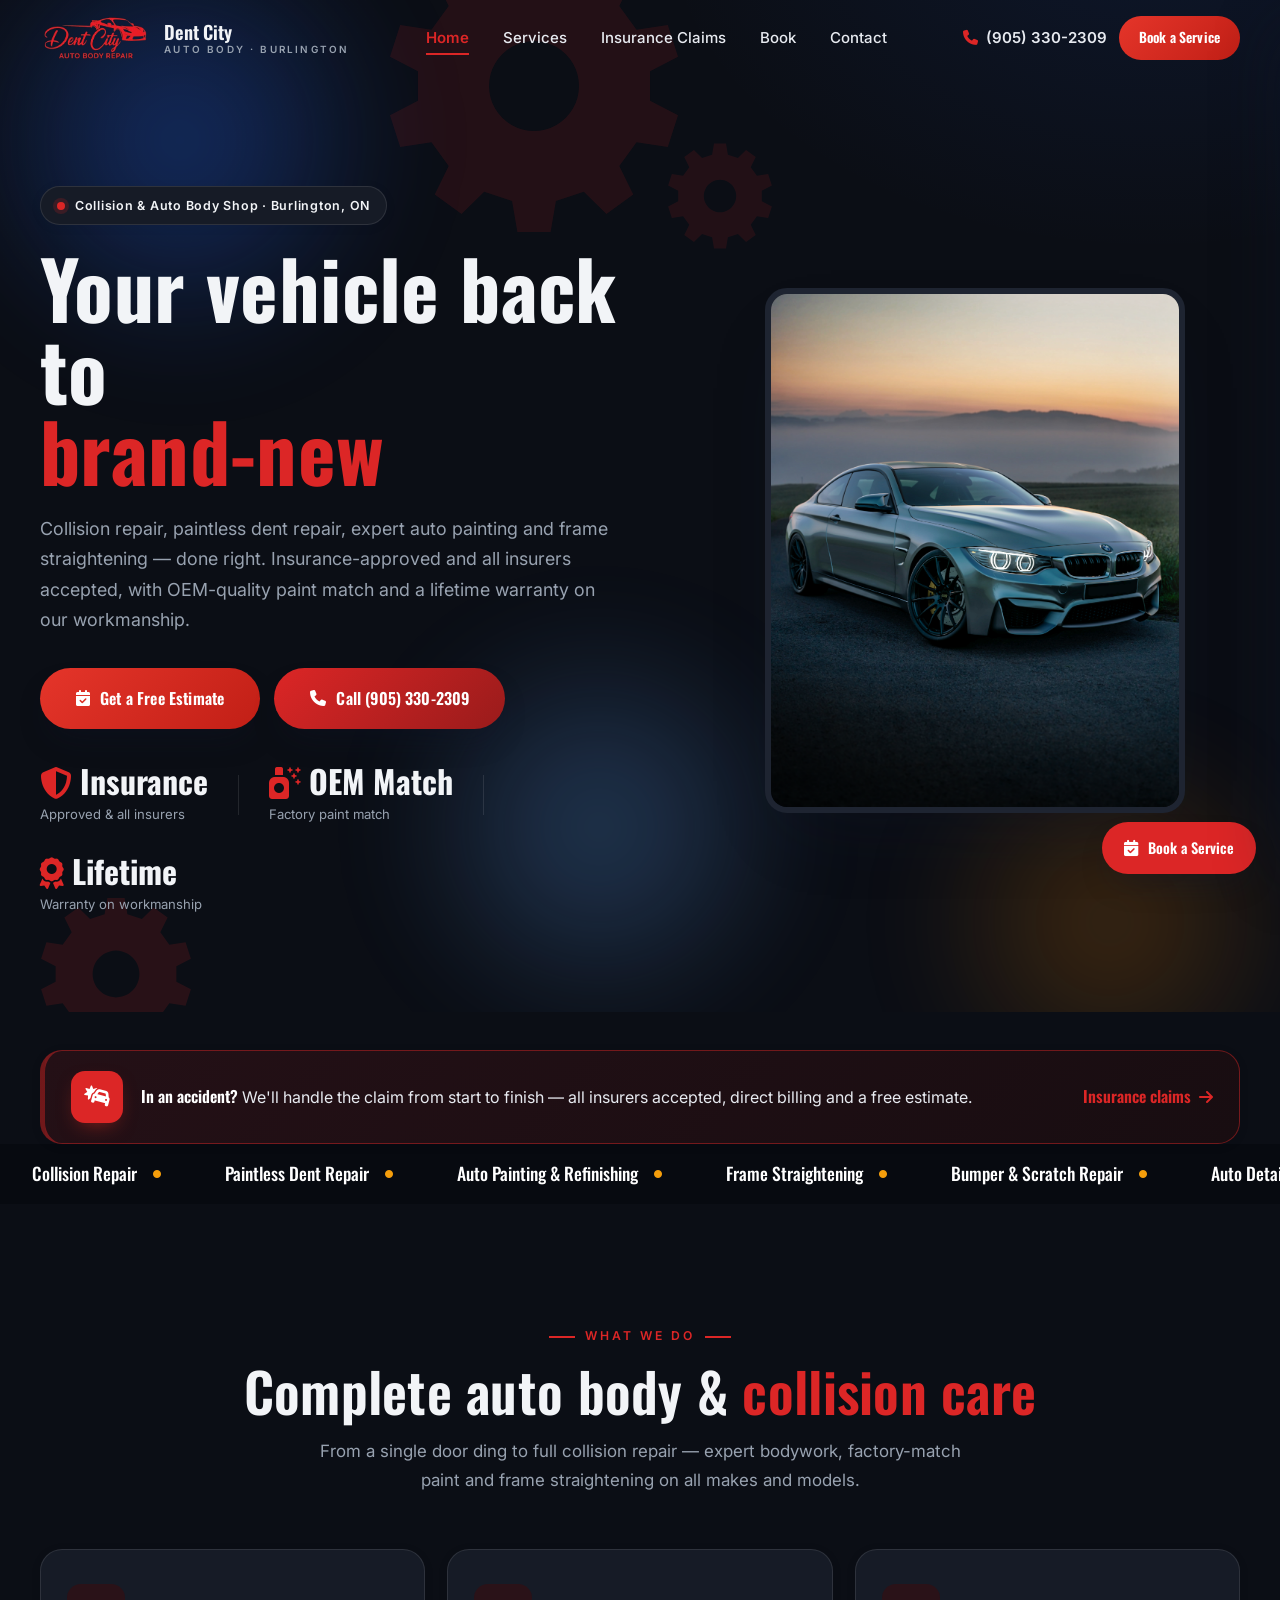
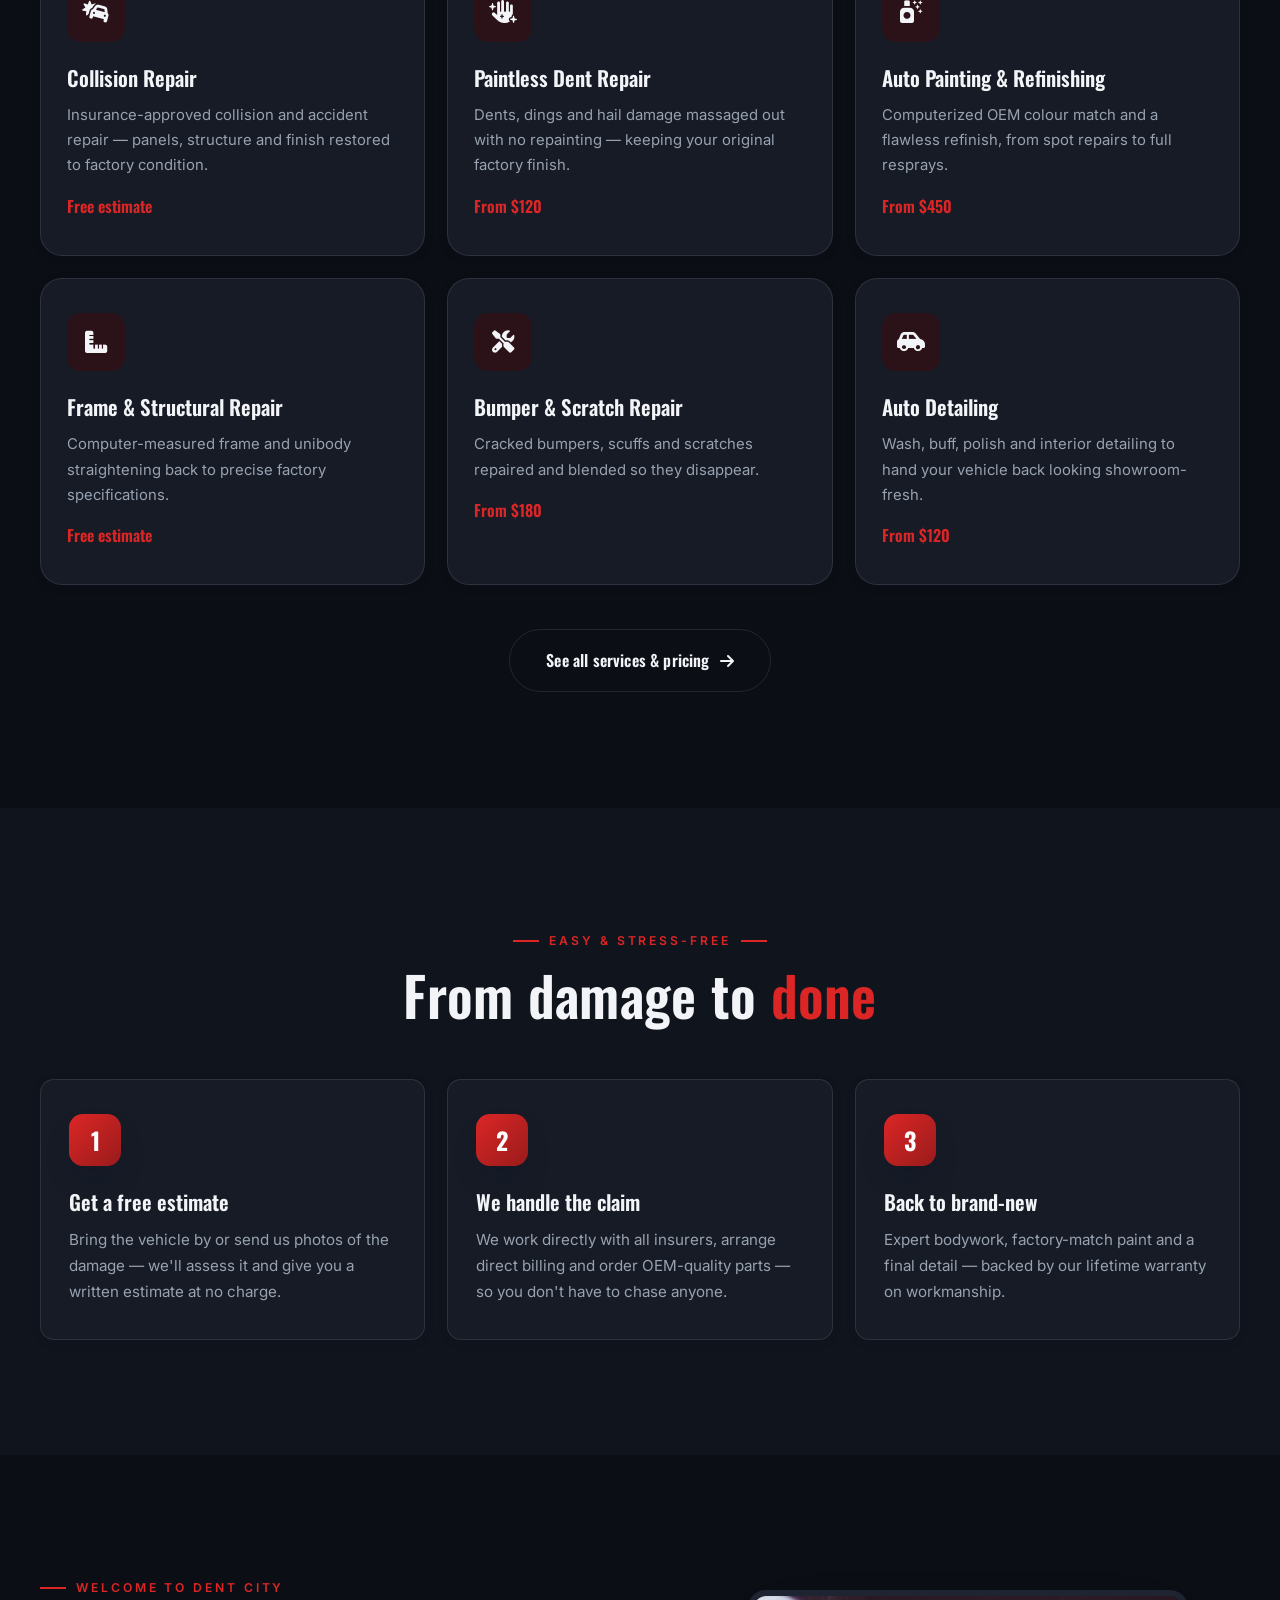
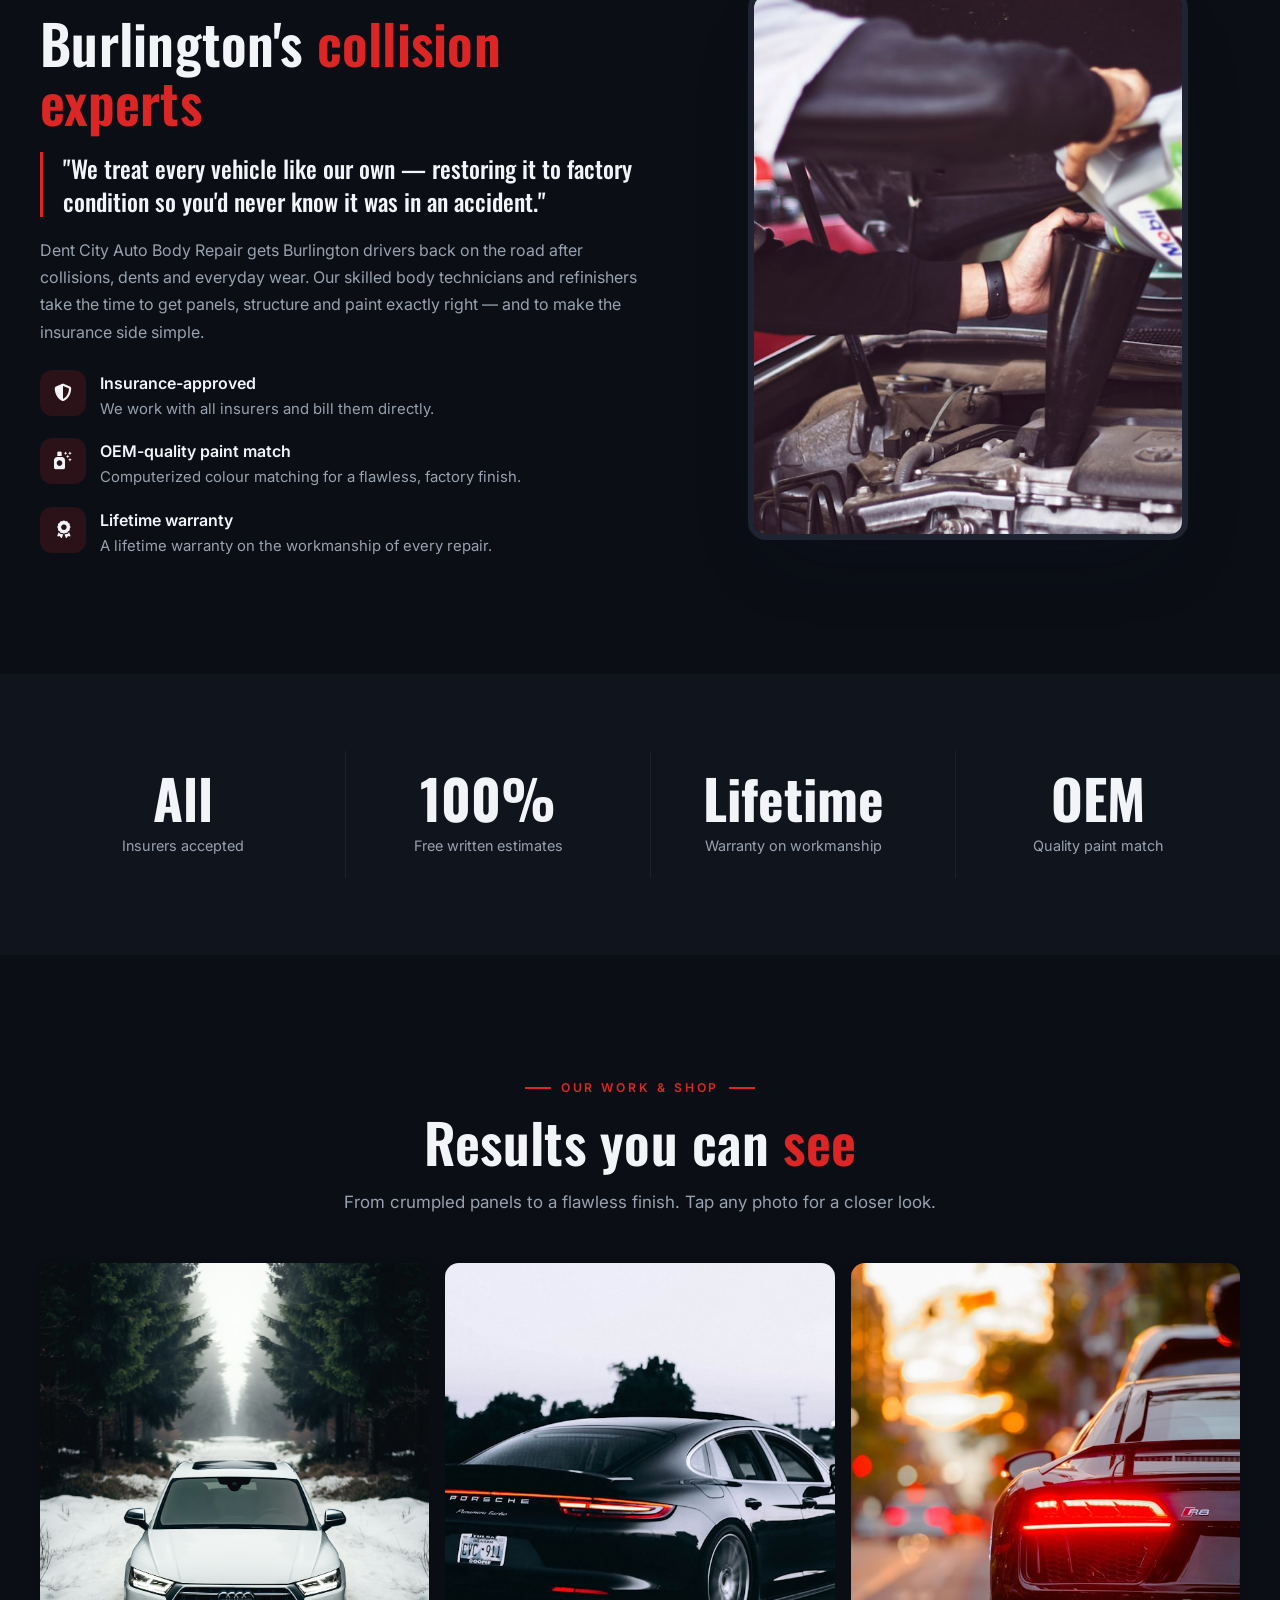
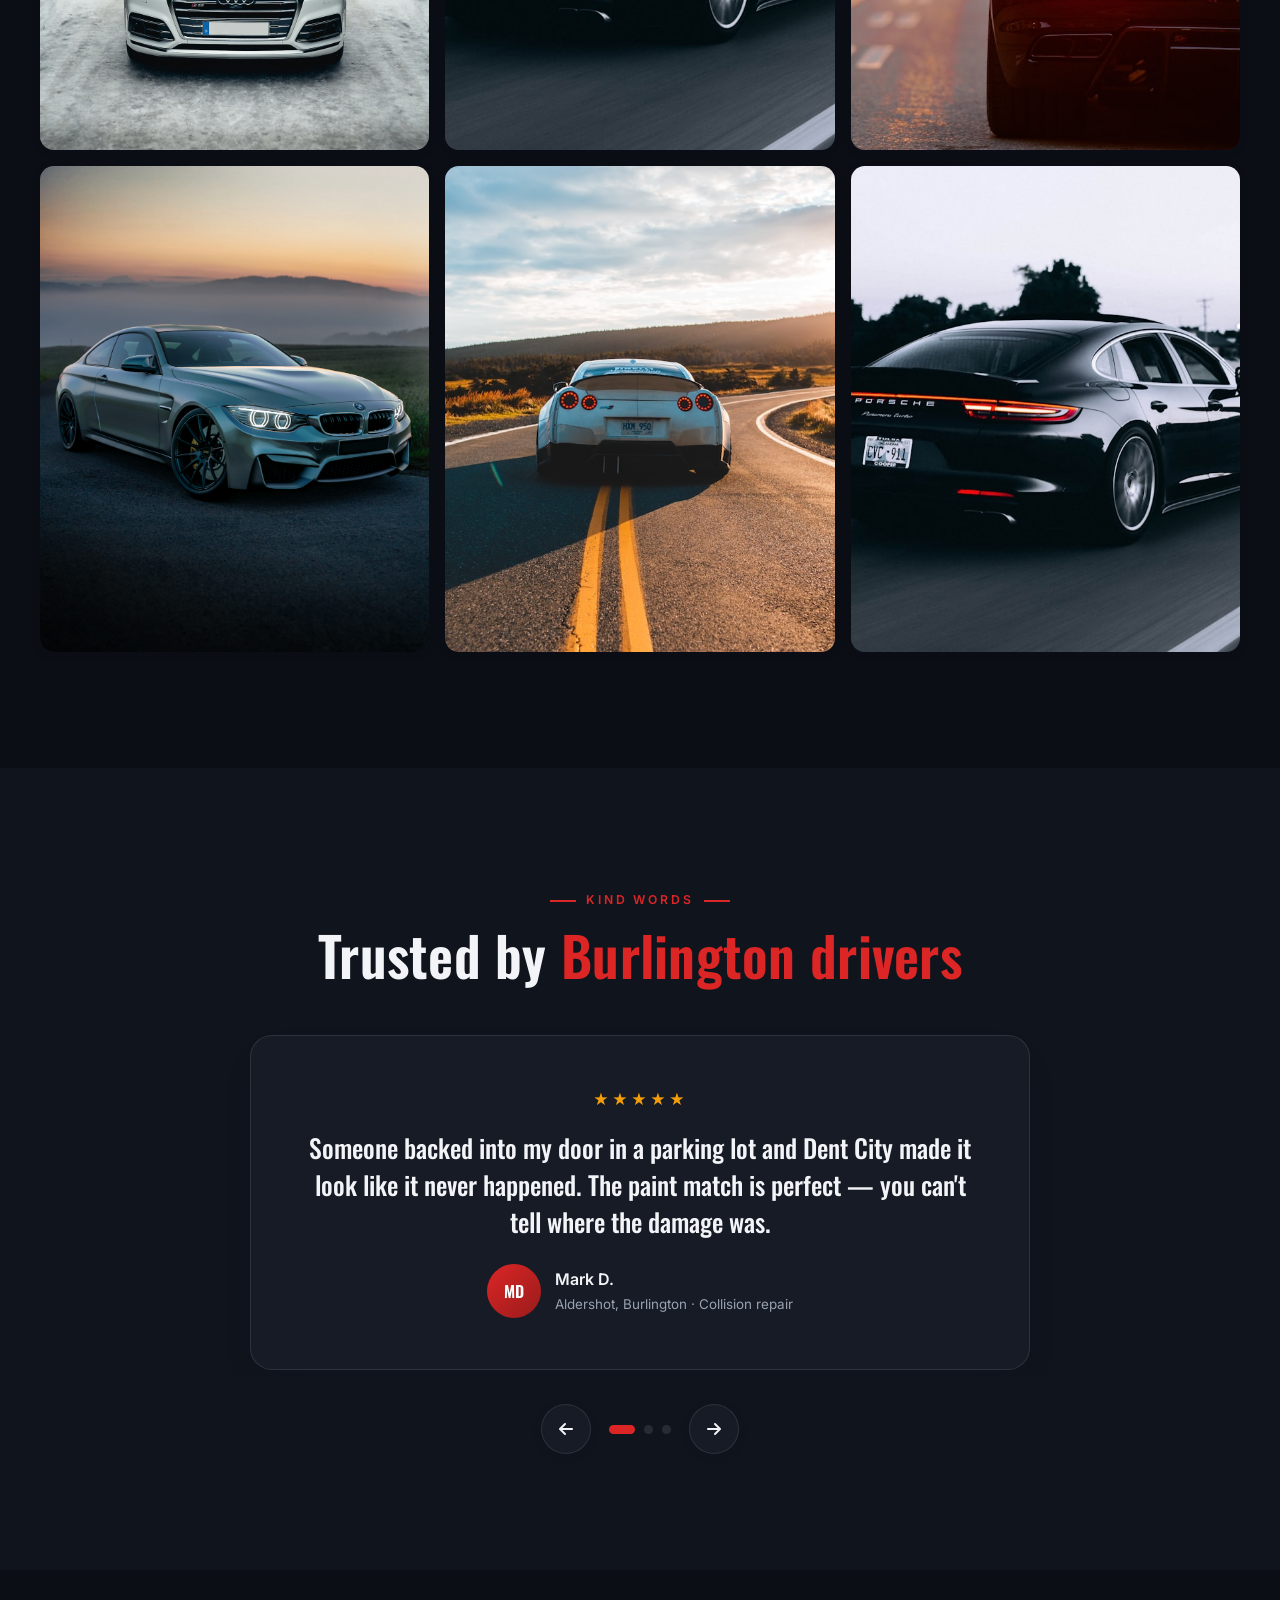
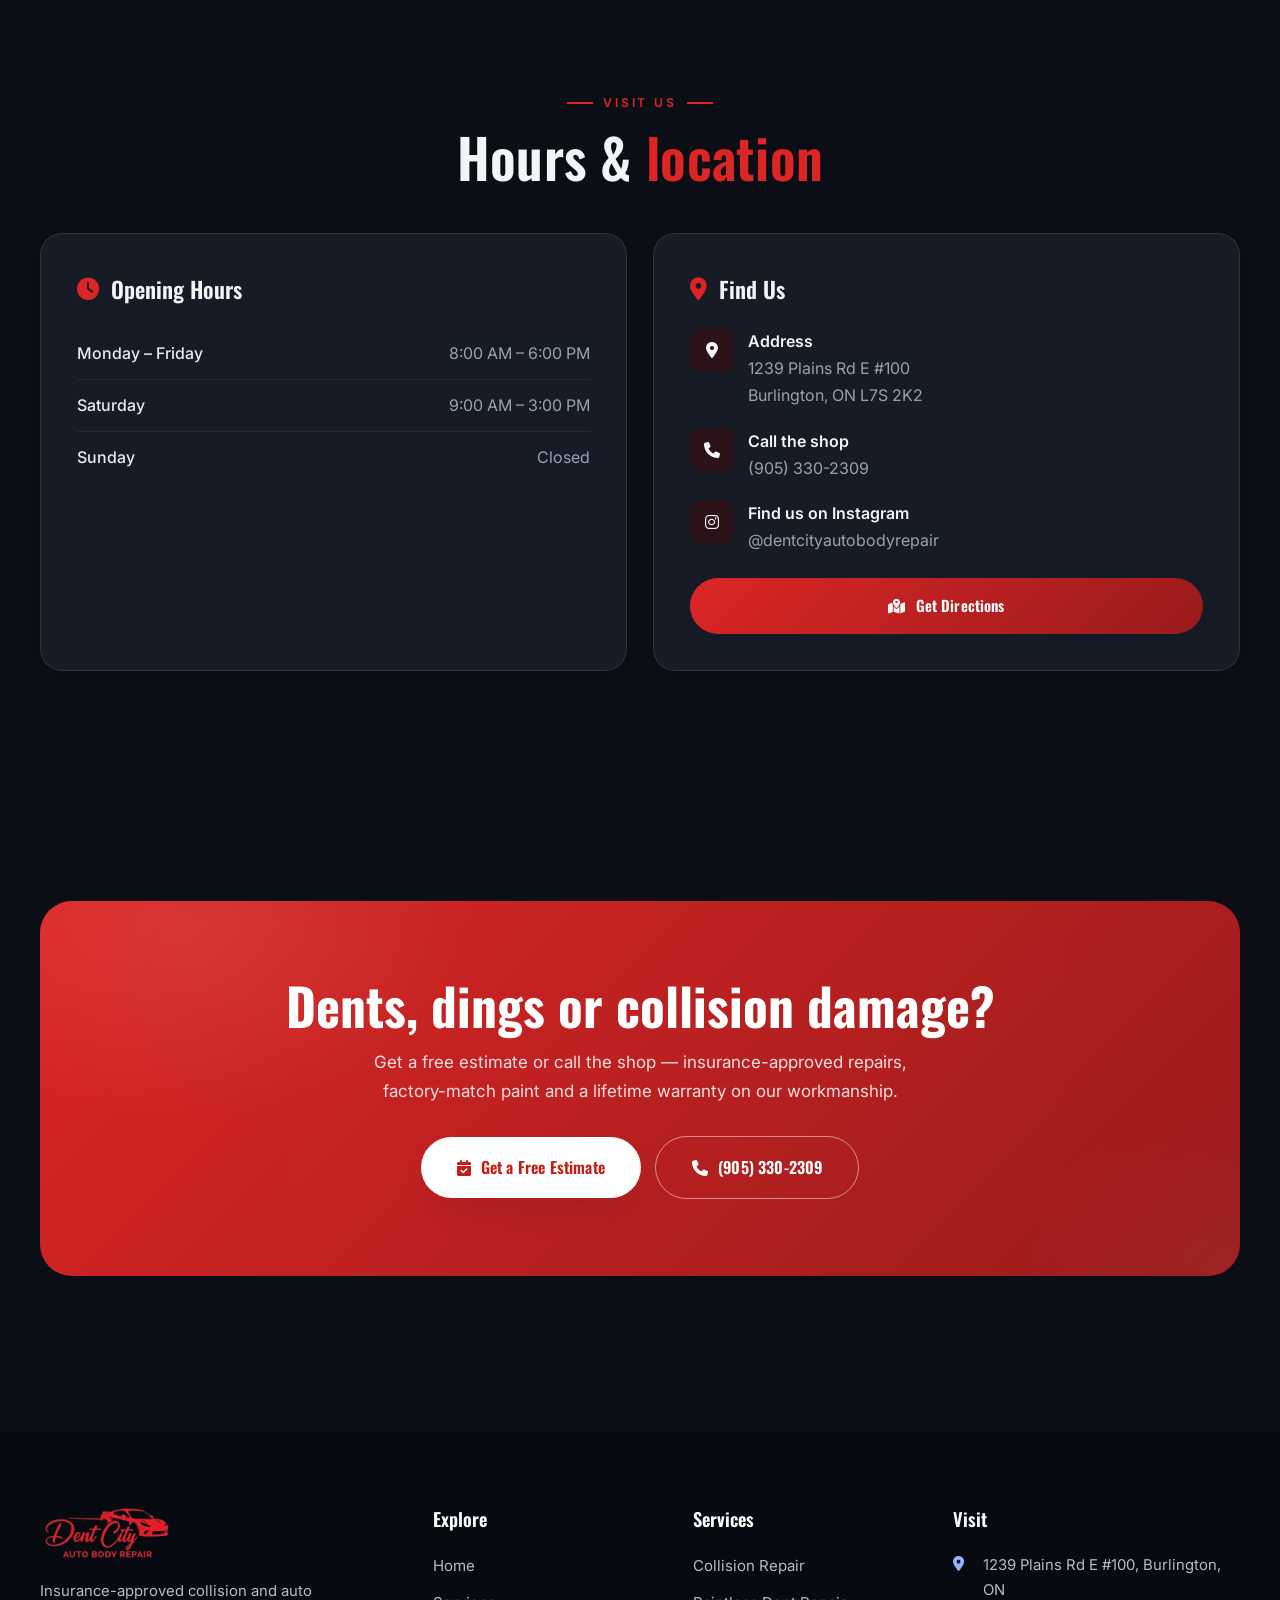
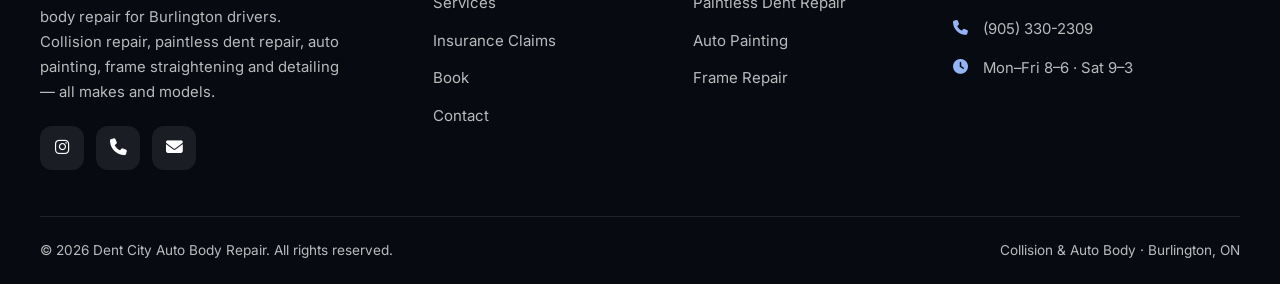
==== commit 617c8c0f: "Polish: remove floating hero-tag overlays; balance services grid to 3x2" ====
--- a/index.html
+++ b/index.html
@@ -113,8 +113,6 @@
         <div class="hero-photo-wrap">
           <!-- REPLACE WITH REAL PHOTO: shop storefront / bay with a car on the lift -->
           <div class="hero-photo"><img src="assets/photos/hero.jpg" alt="Collision repair and refinishing work at Dent City Auto Body Repair" data-zoom /></div>
-          <div class="hero-tag t1"><i class="fa-solid fa-file-invoice-dollar"></i><div><b>Free Estimates</b><small>No obligation</small></div></div>
-          <div class="hero-tag t2"><i class="fa-solid fa-car"></i><div><b>All Makes</b><small>Import &amp; domestic</small></div></div>
         </div>
       </div>
     </div>
--- a/css/styles.css
+++ b/css/styles.css
@@ -1,6 +1,6 @@
 /* ============================================================
-   JAY'S HAIR CUT — Beauty & Barber (Burlington, ON)
-   Clean navy & white design system — all pages
+   DENT CITY AUTO BODY REPAIR — Collision & Auto Body (Burlington, ON)
+   Dark theme + signal red design system — all pages
    ============================================================ */
 
 :root {
@@ -132,8 +132,8 @@
 .hero { position: relative; padding: clamp(130px, 16vw, 186px) 0 clamp(60px, 8vw, 96px); overflow: hidden; }
 .hero-grid { display: grid; grid-template-columns: 1.08fr 0.92fr; gap: 46px; align-items: center; }
 .hero-badge { display: inline-flex; align-items: center; gap: 10px; padding: 8px 16px; background: var(--surface); border: 1px solid var(--line); border-radius: 100px; font-size: 0.78rem; font-weight: 600; letter-spacing: 0.06em; color: var(--navy); box-shadow: var(--shadow-sm); }
-.hero-badge .dot { width: 8px; height: 8px; border-radius: 50%; background: var(--navy-bright); box-shadow: 0 0 0 4px rgba(37,99,235,0.18); animation: pulse 2s infinite; }
-@keyframes pulse { 0%,100% { box-shadow: 0 0 0 4px rgba(37,99,235,0.2); } 50% { box-shadow: 0 0 0 8px rgba(37,99,235,0); } }
+.hero-badge .dot { width: 8px; height: 8px; border-radius: 50%; background: var(--navy-bright); box-shadow: 0 0 0 4px rgba(220,38,38,0.18); animation: pulse 2s infinite; }
+@keyframes pulse { 0%,100% { box-shadow: 0 0 0 4px rgba(220,38,38,0.2); } 50% { box-shadow: 0 0 0 8px rgba(220,38,38,0); } }
 .hero-title { font-family: var(--font-display); font-weight: 700; color: var(--navy); font-size: clamp(2.8rem, 6.4vw, 5rem); line-height: 1.02; letter-spacing: -0.02em; margin: 22px 0 0; }
 .hero-title em { font-style: normal; color: var(--navy-bright); }
 .hero-sub { margin-top: 22px; max-width: 52ch; font-size: 1.12rem; color: var(--ink-soft); }
@@ -165,7 +165,7 @@
 @keyframes marquee { to { transform: translateX(-50%); } }
 
 /* ============ FEATURE / SERVICE CARDS ============ */
-.feat-grid { display: grid; grid-template-columns: repeat(4, 1fr); gap: 22px; margin-top: 54px; }
+.feat-grid { display: grid; grid-template-columns: repeat(3, 1fr); gap: 22px; margin-top: 54px; }
 .feat-card { background: var(--surface); border: 1px solid var(--line-2); border-radius: var(--r-lg); padding: 34px 26px; box-shadow: var(--shadow-sm); transition: transform 0.4s var(--ease), box-shadow 0.4s; }
 .feat-card:hover { transform: translateY(-8px); box-shadow: var(--shadow-md); }
 .feat-card .ic { width: 58px; height: 58px; border-radius: 14px; display: grid; place-items: center; font-size: 1.4rem; background: var(--navy-soft); color: var(--navy); margin-bottom: 18px; }
@@ -225,7 +225,7 @@
 .price-row:last-child { border-bottom: none; }
 .price-row .nm { color: var(--ink); font-weight: 500; }
 .price-row .nm small { display: block; color: var(--ink-soft); font-weight: 400; font-size: 0.82rem; margin-top: 2px; }
-.price-row .dots { flex: 1; border-bottom: 1px dotted rgba(15,23,42,0.25); transform: translateY(-4px); }
+.price-row .dots { flex: 1; border-bottom: 1px dotted rgba(255,255,255,0.22); transform: translateY(-4px); }
 .price-row .pr { font-family: var(--font-display); color: var(--navy-bright); font-weight: 600; font-size: 1.2rem; white-space: nowrap; }
 
 /* ============ TESTIMONIALS ============ */
@@ -345,7 +345,7 @@
 .field label .req { color: var(--navy-bright); }
 .field input, .field textarea, .field select { width: 100%; padding: 13px 15px; border-radius: 10px; border: 1.5px solid var(--line); background: #fff; color: var(--ink); transition: border 0.25s, box-shadow 0.25s; }
 .field input::placeholder, .field textarea::placeholder { color: #94A3B8; }
-.field input:focus, .field textarea:focus, .field select:focus { outline: none; border-color: var(--navy-bright); box-shadow: 0 0 0 4px rgba(37,99,235,0.12); }
+.field input:focus, .field textarea:focus, .field select:focus { outline: none; border-color: var(--navy-bright); box-shadow: 0 0 0 4px rgba(220,38,38,0.15); }
 .field textarea { resize: vertical; min-height: 90px; }
 .field-row { display: grid; grid-template-columns: 1fr 1fr; gap: 16px; }
 .hp { position: absolute; left: -9999px; opacity: 0; height: 0; }
@@ -354,7 +354,7 @@
 .chip-opt input { position: absolute; opacity: 0; inset: 0; cursor: pointer; }
 .chip-opt span { display: inline-flex; align-items: center; gap: 8px; padding: 10px 16px; border-radius: 100px; border: 1.5px solid var(--line); background: #fff; color: var(--ink); font-weight: 500; font-size: 0.9rem; transition: all 0.25s; cursor: pointer; }
 .chip-opt input:checked + span { background: var(--navy); color: #fff; border-color: var(--navy); }
-.chip-opt input:focus-visible + span { box-shadow: 0 0 0 4px rgba(37,99,235,0.2); }
+.chip-opt input:focus-visible + span { box-shadow: 0 0 0 4px rgba(220,38,38,0.25); }
 .form-nav { display: flex; justify-content: space-between; gap: 12px; margin-top: 26px; }
 .form-nav .btn--ghost.hidden { visibility: hidden; }
 .form-success { display: none; text-align: center; padding: 20px 10px; animation: fade 0.5s var(--ease); }
